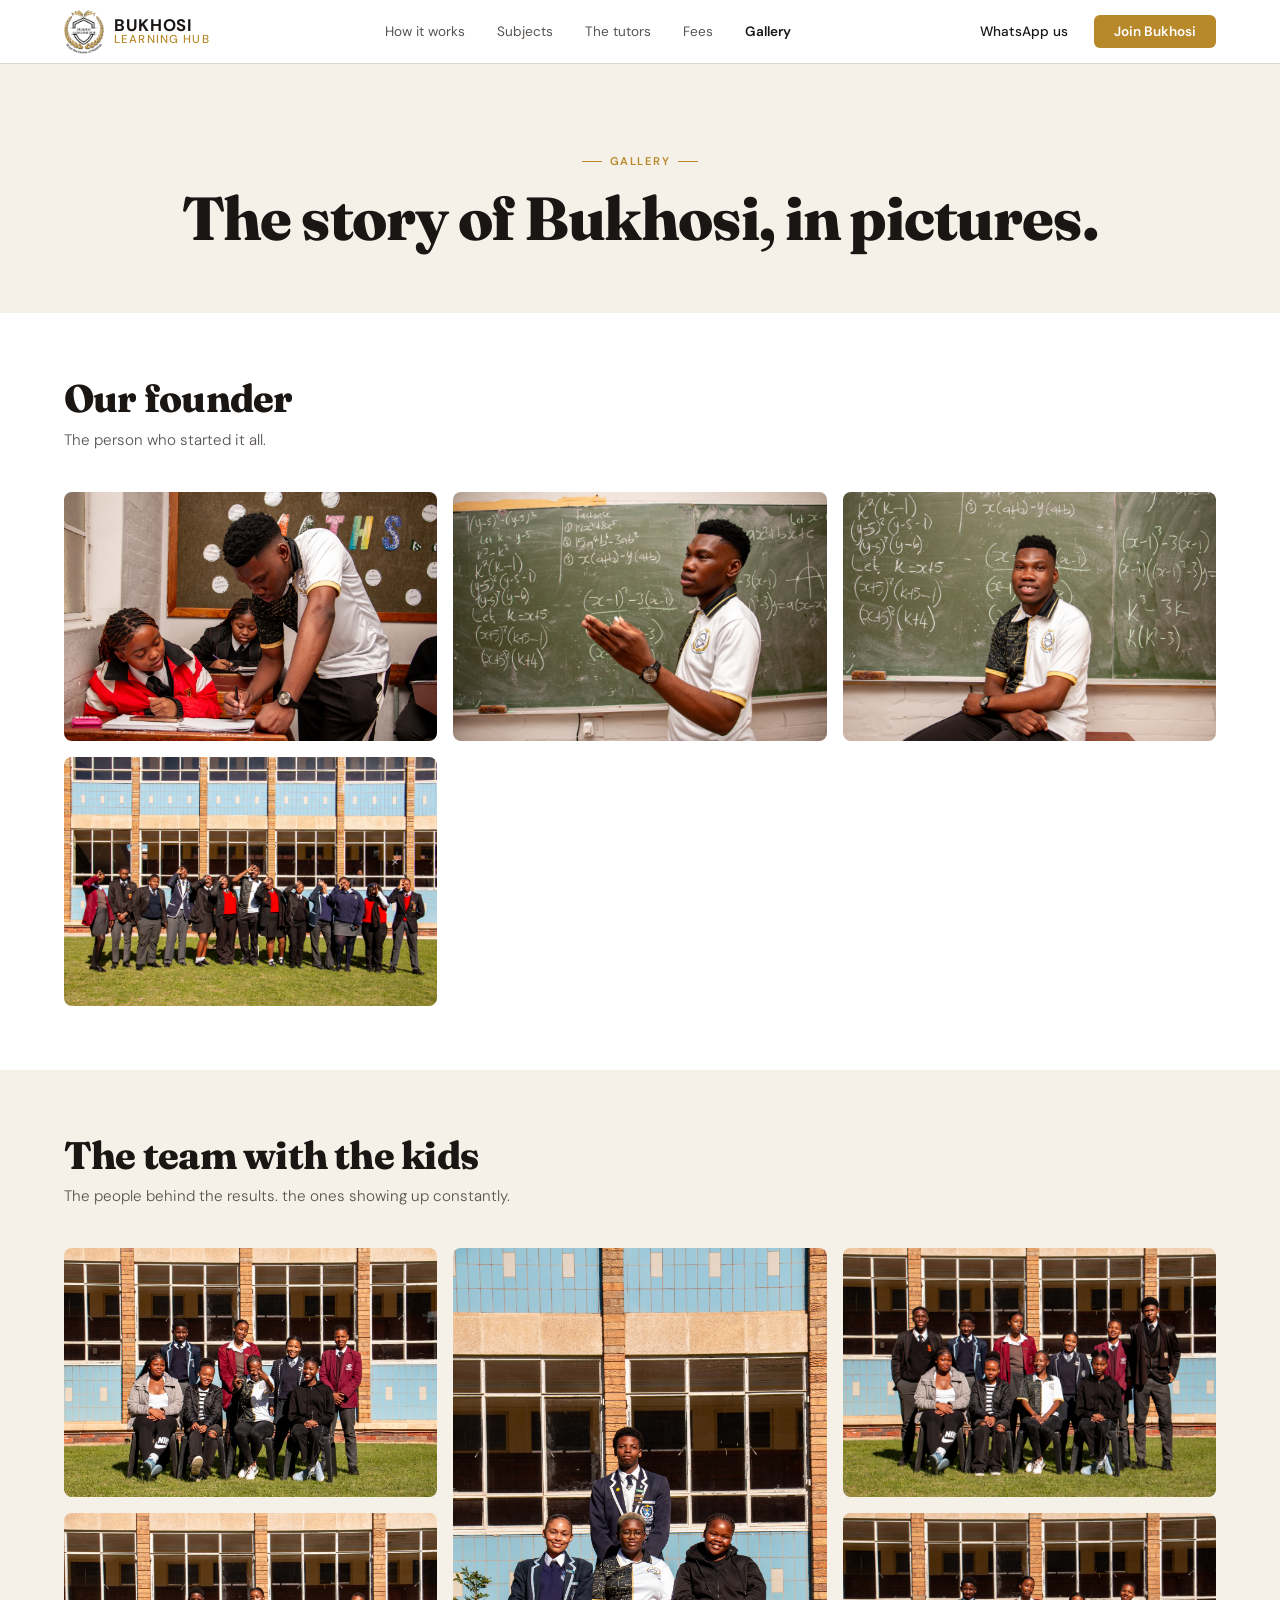
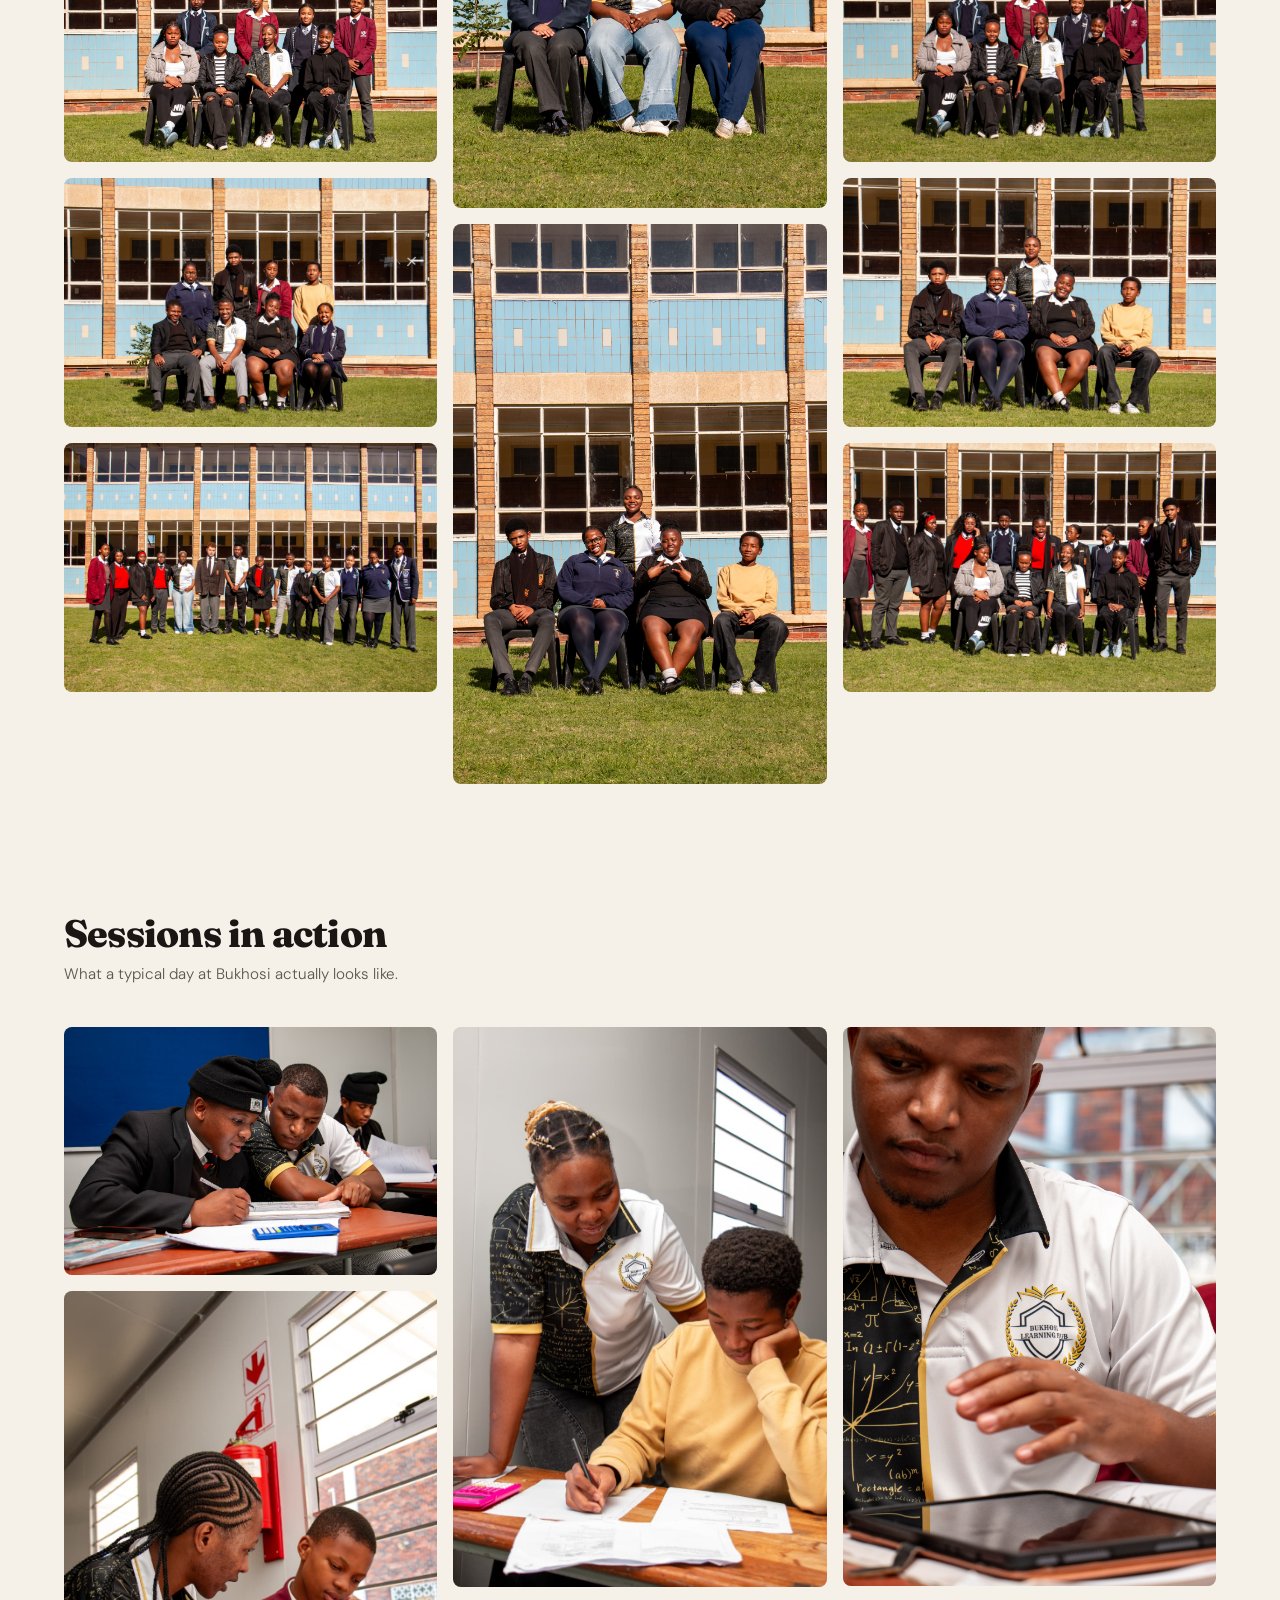
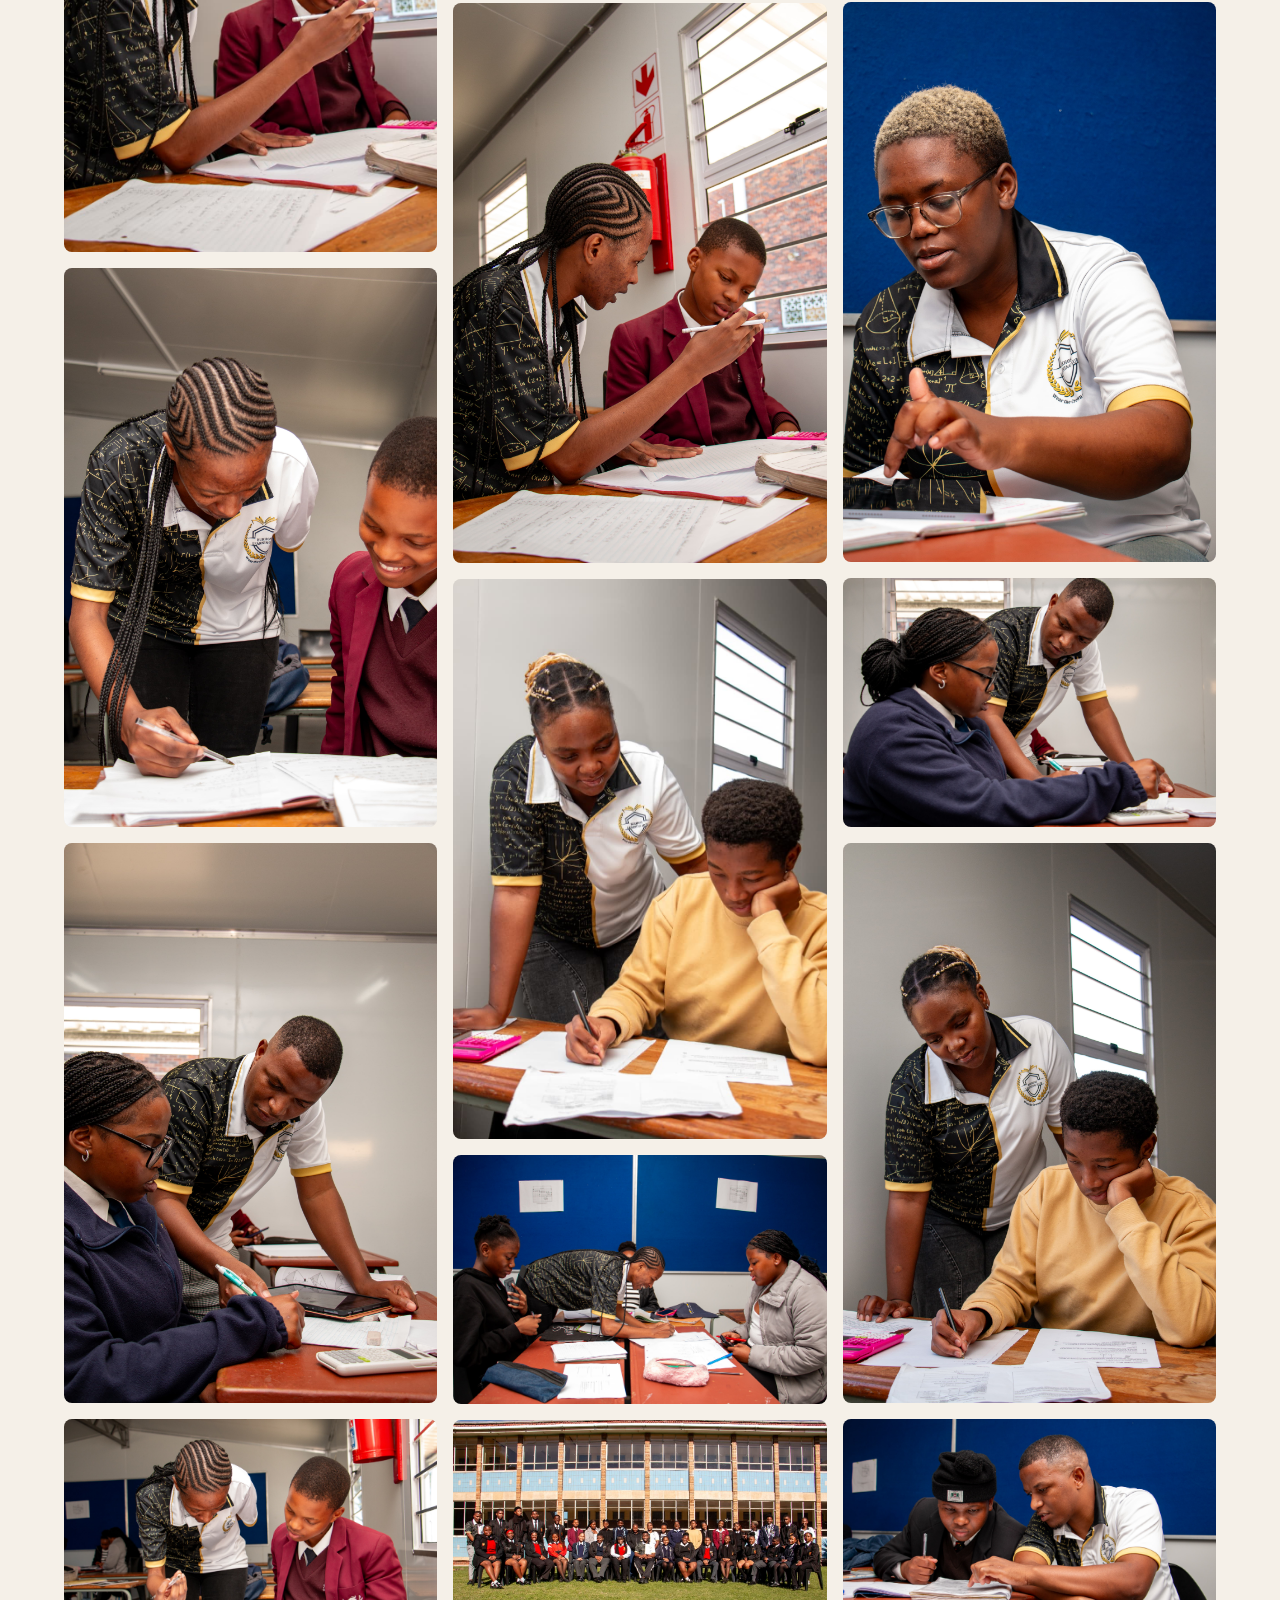
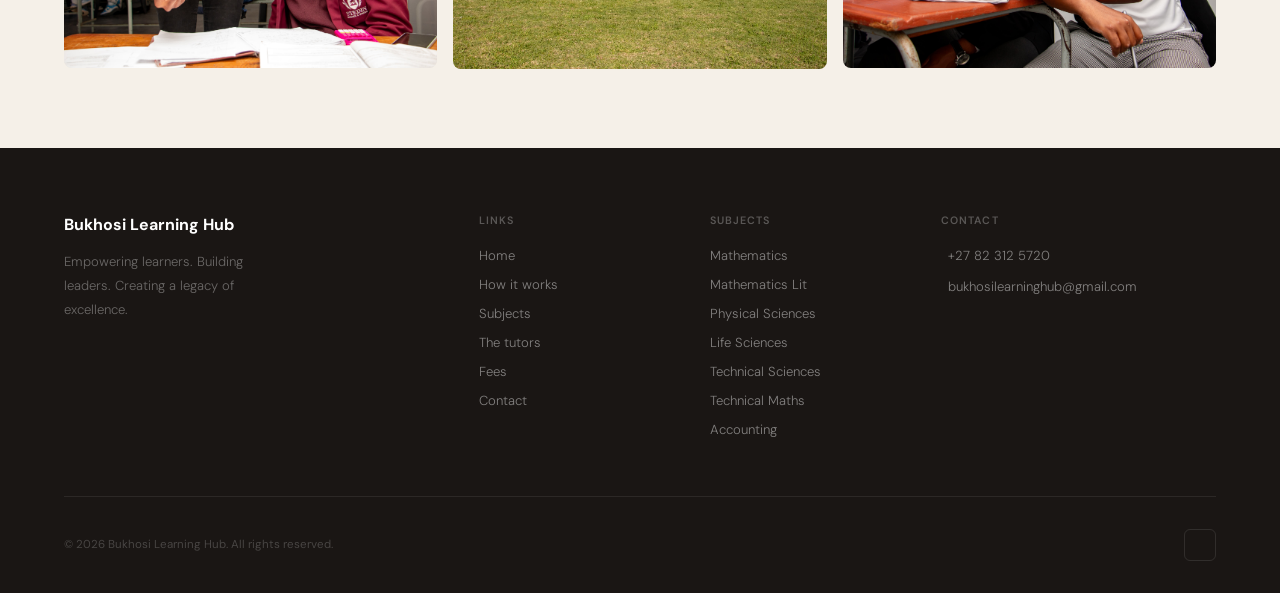
==== gallery.html @ 768a1f61 "Add files via upload" ====
<!DOCTYPE html>
<html lang="en">
<head>
  <meta charset="UTF-8">
  <meta name="viewport" content="width=device-width, initial-scale=1.0">
  <meta name="robots" content="noindex, nofollow">
  <meta name="googlebot" content="noindex, nofollow">
  <title>Gallery — Bukhosi Learning Hub</title>
</head>
<body>
<style>
@import url('https://fonts.googleapis.com/css2?family=Fraunces:ital,wght@0,700;0,800;1,700;1,800&family=DM+Sans:wght@300;400;500;600&display=swap');
@import url('https://cdn.jsdelivr.net/npm/@tabler/icons-webfont@latest/tabler-icons.min.css');

*,*::before,*::after{box-sizing:border-box;margin:0;padding:0}
:root{
  --cream:#F5F0E8;
  --cream-dark:#EDE8DF;
  --gold:#B8892A;
  --gold-mid:#C9A84C;
  --gold-pale:#FBF4E8;
  --ink:#1A1614;
  --muted:#5A5450;
  --faint:#9A9390;
  --border:#DDD8CE;
  --white:#FFFFFF;
}
html{scroll-behavior:smooth}
body{font-family:'DM Sans',sans-serif;background:var(--cream);color:var(--ink);line-height:1.6;font-size:16px;overflow-x:hidden}

/* NAV */
nav{background:var(--white);border-bottom:1px solid var(--border);padding:0 5%;display:flex;align-items:center;justify-content:space-between;height:64px;position:sticky;top:0;z-index:100}
.logo{display:flex;align-items:center;gap:10px;text-decoration:none}
.logo-img{height:44px;width:auto;display:block}
.logo-text{display:flex;flex-direction:column;line-height:1.1}
.logo-text-top{font-family:'DM Sans',sans-serif;font-size:1.05rem;font-weight:700;color:var(--ink);letter-spacing:0.04em;text-transform:uppercase}
.logo-text-bottom{font-family:'DM Sans',sans-serif;font-size:0.72rem;font-weight:500;color:var(--gold);letter-spacing:0.1em;text-transform:uppercase}
.nav-links{display:flex;gap:2rem}
.nav-links a{font-size:0.85rem;font-weight:400;color:var(--muted);text-decoration:none;transition:color 0.15s}
.nav-links a:hover{color:var(--ink)}
.nav-links a.active{color:var(--ink);font-weight:600}
.nav-right{display:flex;align-items:center;gap:0.75rem}
.nav-ghost{background:transparent;border:none;font-family:'DM Sans',sans-serif;font-size:0.85rem;font-weight:500;color:var(--ink);cursor:pointer;padding:0.45rem 0.9rem}
.nav-cta{background:var(--gold);color:var(--white);border:none;padding:0.5rem 1.25rem;border-radius:6px;font-family:'DM Sans',sans-serif;font-size:0.85rem;font-weight:600;cursor:pointer;transition:opacity 0.15s}
.nav-cta:hover{opacity:0.88}
.nav-hamburger{display:none;flex-direction:column;gap:5px;cursor:pointer;padding:6px;background:none;border:none}
.nav-hamburger span{display:block;width:22px;height:2px;background:var(--ink);border-radius:2px;transition:all 0.25s}
.nav-hamburger.open span:nth-child(1){transform:translateY(7px) rotate(45deg)}
.nav-hamburger.open span:nth-child(2){opacity:0}
.nav-hamburger.open span:nth-child(3){transform:translateY(-7px) rotate(-45deg)}
.nav-mobile-menu{display:none;position:fixed;top:64px;left:0;right:0;background:var(--white);border-bottom:1px solid var(--border);padding:1.5rem 5%;flex-direction:column;gap:0;z-index:99}
.nav-mobile-menu.open{display:flex}
.nav-mobile-menu a{font-size:1rem;color:var(--ink);text-decoration:none;font-weight:500;padding:0.85rem 0;border-bottom:1px solid var(--border)}
.nav-mobile-menu a:last-child{border-bottom:none}
.nav-mobile-cta{margin-top:1rem;background:var(--gold);color:var(--white);border:none;padding:0.85rem;border-radius:6px;font-family:'DM Sans',sans-serif;font-size:0.95rem;font-weight:600;cursor:pointer;width:100%;text-align:center}

/* PAGE HEADER */
.gallery-header{padding:5rem 5% 3rem;background:var(--cream);text-align:center}
.gallery-header .eyebrow{font-size:0.7rem;font-weight:600;color:var(--gold);letter-spacing:0.14em;text-transform:uppercase;display:inline-flex;align-items:center;gap:8px;margin-bottom:1rem}
.gallery-header .eyebrow::before,.gallery-header .eyebrow::after{content:'';width:20px;height:1px;background:var(--gold)}
.gallery-header h1{font-family:'Fraunces',serif;font-size:clamp(2.4rem,5vw,3.8rem);font-weight:800;color:var(--ink);letter-spacing:-0.02em;line-height:1.1;margin-bottom:0.75rem}
.gallery-header p{font-size:1.05rem;color:var(--muted);font-weight:300;line-height:1.85;max-width:560px;margin:0 auto}

/* CATEGORY SECTION */
.cat-section{padding:4rem 5%;background:var(--cream)}
.cat-section.alt{background:var(--white)}
.cat-head{margin-bottom:2.5rem;display:flex;align-items:end;justify-content:space-between;gap:2rem;flex-wrap:wrap}
.cat-head-text .label{font-size:0.68rem;font-weight:600;color:var(--gold);letter-spacing:0.13em;text-transform:uppercase;display:flex;align-items:center;gap:8px;margin-bottom:0.6rem}
.cat-head-text .label::before{content:'';width:18px;height:1px;background:var(--gold)}
.cat-head-text h2{font-family:'Fraunces',serif;font-size:clamp(1.8rem,3vw,2.5rem);font-weight:800;color:var(--ink);letter-spacing:-0.02em;line-height:1.1}
.cat-head-text p{font-size:0.95rem;color:var(--muted);font-weight:300;margin-top:0.5rem;max-width:480px}
.cat-count{font-size:0.78rem;color:var(--faint);font-weight:300;white-space:nowrap}

/* MASONRY GRID — simple column-based */
.gallery-grid{column-count:3;column-gap:1rem}
.gallery-item{break-inside:avoid;margin-bottom:1rem;border-radius:8px;overflow:hidden;cursor:pointer;position:relative;background:var(--cream-dark);transition:transform 0.25s}
.gallery-item:hover{transform:translateY(-2px)}
.gallery-item img{width:100%;height:auto;display:block;object-fit:cover}
.gallery-item .caption{position:absolute;left:0;right:0;bottom:0;padding:1rem 1.1rem 0.85rem;background:linear-gradient(to top,rgba(26,22,20,0.85) 0%,rgba(26,22,20,0) 100%);color:var(--white);font-size:0.82rem;font-weight:400;opacity:0;transition:opacity 0.2s}
.gallery-item:hover .caption{opacity:1}

/* VIDEO SECTION */
.video-section{padding:5rem 5%;background:var(--ink);text-align:center}
.video-section .eyebrow{font-size:0.7rem;font-weight:600;color:var(--gold-mid);letter-spacing:0.14em;text-transform:uppercase;display:inline-flex;align-items:center;gap:8px;margin-bottom:1rem}
.video-section .eyebrow::before,.video-section .eyebrow::after{content:'';width:20px;height:1px;background:var(--gold-mid)}
.video-section h2{font-family:'Fraunces',serif;font-size:clamp(2rem,4vw,3rem);font-weight:800;color:var(--white);letter-spacing:-0.02em;line-height:1.1;margin-bottom:0.75rem}
.video-section p.intro{font-size:1rem;color:rgba(255,255,255,0.65);font-weight:300;line-height:1.85;max-width:520px;margin:0 auto 3rem}
.video-wrap{max-width:960px;margin:0 auto;border-radius:12px;overflow:hidden;aspect-ratio:16/9;background:var(--cream-dark);position:relative;cursor:pointer}
.video-wrap video{width:100%;height:100%;object-fit:cover;display:block}
.video-wrap .play-overlay{position:absolute;inset:0;display:flex;align-items:center;justify-content:center;background:rgba(0,0,0,0.3);transition:background 0.2s}
.video-wrap:hover .play-overlay{background:rgba(0,0,0,0.15)}
.video-wrap .play-btn{width:80px;height:80px;border-radius:50%;background:rgba(255,255,255,0.95);display:flex;align-items:center;justify-content:center;color:var(--ink);transition:transform 0.2s}
.video-wrap:hover .play-btn{transform:scale(1.08)}
.video-wrap .play-btn i{font-size:32px;margin-left:4px}
.video-wrap.playing .play-overlay{display:none}

/* LIGHTBOX */
.lightbox{display:none;position:fixed;inset:0;background:rgba(0,0,0,0.92);z-index:1000;align-items:center;justify-content:center;padding:2rem}
.lightbox.open{display:flex}
.lightbox-img{max-width:92vw;max-height:80vh;object-fit:contain;border-radius:4px;display:block}
.lightbox-caption{position:absolute;bottom:1.5rem;left:50%;transform:translateX(-50%);color:rgba(255,255,255,0.85);font-size:0.9rem;font-weight:300;text-align:center;max-width:80vw}
.lightbox-close{position:absolute;top:1.25rem;right:1.5rem;width:42px;height:42px;border-radius:50%;background:rgba(255,255,255,0.1);border:none;color:var(--white);cursor:pointer;display:flex;align-items:center;justify-content:center;transition:background 0.15s}
.lightbox-close:hover{background:rgba(255,255,255,0.2)}
.lightbox-close i{font-size:22px}
.lightbox-nav{position:absolute;top:50%;transform:translateY(-50%);width:48px;height:48px;border-radius:50%;background:rgba(255,255,255,0.12);border:none;color:var(--white);cursor:pointer;display:flex;align-items:center;justify-content:center;transition:background 0.15s}
.lightbox-nav:hover{background:rgba(255,255,255,0.22)}
.lightbox-nav i{font-size:22px}
.lightbox-prev{left:1.5rem}
.lightbox-next{right:1.5rem}
.lightbox-counter{position:absolute;top:1.5rem;left:1.5rem;color:rgba(255,255,255,0.5);font-size:0.82rem;font-weight:400}

/* FOOTER */
footer{background:var(--ink);padding:4rem 5% 2rem}
.footer-top{display:grid;grid-template-columns:2fr 1fr 1fr 1.5fr;gap:3rem;padding-bottom:3rem;border-bottom:1px solid rgba(255,255,255,0.08);margin-bottom:2rem}
.fbrand-name{font-family:'DM Sans',sans-serif;font-size:1rem;font-weight:700;color:var(--white);margin-bottom:0.75rem;display:block}
.fbrand p{font-size:0.82rem;color:rgba(255,255,255,0.35);font-weight:300;line-height:1.85;max-width:220px}
.fcol h4{font-size:0.67rem;font-weight:600;color:rgba(255,255,255,0.28);letter-spacing:0.1em;text-transform:uppercase;margin-bottom:1rem}
.fcol a{display:block;font-size:0.82rem;color:rgba(255,255,255,0.45);text-decoration:none;margin-bottom:0.5rem;font-weight:300;transition:color 0.15s}
.fcol a:hover{color:var(--white)}
.fci{display:flex;align-items:flex-start;gap:7px;font-size:0.82rem;color:rgba(255,255,255,0.45);font-weight:300;margin-bottom:0.6rem}
.fci i{font-size:14px;color:var(--gold-mid);flex-shrink:0;margin-top:2px}
.footer-btm{display:flex;justify-content:space-between;align-items:center;flex-wrap:wrap;gap:1rem}
.footer-copy{font-size:0.72rem;color:rgba(255,255,255,0.2)}
.fsoc{display:flex;gap:0.6rem}
.fsoc a{width:32px;height:32px;border:1px solid rgba(255,255,255,0.1);border-radius:6px;display:flex;align-items:center;justify-content:center;color:rgba(255,255,255,0.3);text-decoration:none;transition:all 0.15s}
.fsoc a:hover{border-color:var(--gold-mid);color:var(--gold-mid)}
.fsoc a i{font-size:15px}

/* RESPONSIVE */
@media(max-width:900px){
  .gallery-grid{column-count:2}
  .footer-top{grid-template-columns:1fr 1fr;gap:2rem}
}
@media(max-width:600px){
  .nav-links{display:none}
  .nav-right{display:none}
  .nav-hamburger{display:flex}
  nav{padding:0 4%}
  .gallery-header{padding:3rem 4% 2rem}
  .cat-section{padding:3rem 4%}
  .gallery-grid{column-count:2;column-gap:0.6rem}
  .gallery-item{margin-bottom:0.6rem}
  .gallery-item .caption{opacity:1;font-size:0.75rem;padding:0.85rem 0.85rem 0.7rem}
  .video-section{padding:3.5rem 4%}
  .video-wrap .play-btn{width:60px;height:60px}
  .video-wrap .play-btn i{font-size:24px}
  .lightbox{padding:1rem}
  .lightbox-nav{width:40px;height:40px}
  .lightbox-prev{left:0.5rem}
  .lightbox-next{right:0.5rem}
  .footer-top{grid-template-columns:1fr;gap:2rem;padding-bottom:2rem}
  .footer-btm{flex-direction:column;align-items:flex-start;gap:0.75rem}
}
</style>

<!-- NAV -->
<nav>
  <a href="index.html" class="logo">
    <img src="images/icons/icon.png" alt="Bukhosi Learning Hub logo" class="logo-img">
    <div class="logo-text">
      <span class="logo-text-top">Bukhosi</span>
      <span class="logo-text-bottom">Learning Hub</span>
    </div>
  </a>
  <div class="nav-links">
    <a href="index.html#steps-sec-id">How it works</a>
    <a href="index.html#subjects-sec-id">Subjects</a>
    <a href="index.html#tutors-sec-id">The tutors</a>
    <a href="index.html#pricing-sec-id">Fees</a>
  <a href="https://bukhosilearninghub.co.za/gallery" class="active">Gallery</a>
    
  </div>
  <div class="nav-right">
    <a href="https://wa.me/+27649883150" target="_blank" style="text-decoration:none">
      <button class="nav-ghost">WhatsApp us</button>
    </a>
    <a href="index.html#subjects-sec-id" style="text-decoration:none">
      <button class="nav-cta">Join Bukhosi</button>
    </a>
  </div>
  <button class="nav-hamburger" id="navHamburger" aria-label="Toggle menu" onclick="toggleMobileNav()">
    <span></span><span></span><span></span>
  </button>
</nav>

<div class="nav-mobile-menu" id="navMobileMenu">
  <a href="index.html#steps-sec-id">How it works</a>
  <a href="index.html#subjects-sec-id">Subjects</a>
  <a href="index.html#tutors-sec-id">The tutors</a>
  <a href="index.html#pricing-sec-id">Fees</a>
  <a href="https://bukhosilearninghub.co.za/gallery">Gallery</a>
  
  <a href="index.html#subjects-sec-id" style="text-decoration:none">
    <button class="nav-mobile-cta">Join Bukhosi</button>
  </a>
</div>

<!-- HEADER -->
<section class="gallery-header">
  <span class="eyebrow">Gallery</span>
  <h1>The story of Bukhosi, in pictures.</h1>
  <!--<p>Real tutors. Real learners. Real moments from inside the hub. Tap any photo to view.</p>-->
</section>


<!-- OUR FOUNDER -->
<section class="cat-section alt" id="cat-founder">
  <div class="cat-head">
    <div class="cat-head-text">
      <!--<div class="label">Category two</div>-->
      <h2>Our founder</h2>
      <p>The person who started it all.</p>
    </div>
    <!--<span class="cat-count">4 photos</span>-->
  </div>
  <div class="gallery-grid">
    <div class="gallery-item" onclick="openLightbox(this)"><img src="images/bukhosi gallery/01.jpg" data-caption="Zenzo Nkosi - founder" alt="founder portrait"><div class="caption">Zenzo Nkosi - founder</div></div>
    
    <div class="gallery-item" onclick="openLightbox(this)"><img src="images/bukhosi gallery/54.jpg" data-caption="With the kids" alt="founder with team"><div class="caption">With the kids</div></div>
    <div class="gallery-item" onclick="openLightbox(this)"><img src="images/bukhosi gallery/36.jpg" data-caption="Building Bukhosi" alt="founder working"><div class="caption">Building Bukhosi</div></div>
    <div class="gallery-item" onclick="openLightbox(this)"><img src="images/bukhosi gallery/51.jpg" data-caption="In the classroom" alt="founder candid"><div class="caption">In the classroom</div></div>
  </div>
</section>



<!-- OUR TUTORS -->
<section class="cat-section" id="cat-tutors">
  <div class="cat-head">
    <div class="cat-head-text">
      <!--<div class="label">Category one</div>-->
      <h2>The team with the kids</h2>
      <p>The people behind the results. the ones showing up constantly.</p>
    </div>
    <!--<span class="cat-count">10 photos</span>-->
  </div>
  <div class="gallery-grid">
    <div class="gallery-item" onclick="openLightbox(this)"><img src="images/bukhosi gallery/07.jpg" data-caption="Ms N. Ntotho - Mathematics GET and Accounting" alt="tutor portrait"><div class="caption">Ms N. Ntotho - Mathematics GET and Accounting</div></div>
    <div class="gallery-item" onclick="openLightbox(this)"><img src="images/bukhosi gallery/17.jpg" data-caption="Ms N. Ntotho - Mathematics GET and Accounting" alt="tutor portrait"><div class="caption">Ms N. Ntotho - Mathematics GET and Accounting</div></div>
    <div class="gallery-item" onclick="openLightbox(this)"><img src="images/bukhosi gallery/28.jpg" data-caption="Mr S Lusiki - Mathematics FET" alt="tutor portrait"><div class="caption">Mr S Lusiki - Mathematics FET</div></div>
    <div class="gallery-item" onclick="openLightbox(this)"><img src="images/bukhosi gallery/32.jpg" data-caption="Ms I. Fonoza - Life Sciences" alt="tutor portrait"><div class="caption">Ms I. Fonoza - Life Sciences</div></div>
    <div class="gallery-item" onclick="openLightbox(this)"><img src="images/bukhosi gallery/43.jpg" data-caption="Ms I. Fonoza - Life Sciences" alt="tutor portrait"><div class="caption">Ms I. Fonoza - Life Sciences</div></div>
    <div class="gallery-item" onclick="openLightbox(this)"><img src="images/bukhosi gallery/44.jpg" data-caption="The team — first day" alt="team photo"><div class="caption">Ms S. Lukongolo - Physical Sciences</div></div>
    <div class="gallery-item" onclick="openLightbox(this)"><img src="images/bukhosi gallery/48.jpg" data-caption="Tutor briefing" alt="tutor briefing"><div class="caption">Ms N. Ntotho - Mathematics GET and Accounting</div></div>
    <div class="gallery-item" onclick="openLightbox(this)"><img src="images/bukhosi gallery/55.jpg" data-caption="Behind the scenes" alt="behind the scenes"><div class="caption">Ms N. Ntotho - Mathematics GET and Accounting</div></div>
    <div class="gallery-item" onclick="openLightbox(this)"><img src="images/bukhosi gallery/57.jpg" data-caption="Tutor candid" alt="candid"><div class="caption">Ms S. Lukongolo - Physical Sciences</div></div>
    <div class="gallery-item" onclick="openLightbox(this)"><img src="images/bukhosi gallery/33.jpg" data-caption="Ms N. Ntotho - Mathematics GET and Accounting" alt="tutor portrait"><div class="caption">Ms N. Ntotho - Mathematics GET and Accounting</div></div>
  </div>
</section>


<!-- SESSIONS IN ACTION -->
<section class="cat-section" id="cat-sessions">
  <div class="cat-head">
    <div class="cat-head-text">
      <!--<div class="label">Category three</div>-->
      <h2>Sessions in action</h2>
      <p>What a typical day at Bukhosi actually looks like.</p>
    </div>
    <!--<span class="cat-count">10 photos</span>-->
  </div>
  <div class="gallery-grid">
    <div class="gallery-item" onclick="openLightbox(this)"><img src="images/bukhosi gallery/02.jpg" data-caption="Mathematics session" alt="session"><div class="caption">Mathematics session with Mr. Lusiki</div></div>
    <div class="gallery-item" onclick="openLightbox(this)"><img src="images/bukhosi gallery/04.jpg" data-caption="Group problem-solving" alt="group work"><div class="caption">Mathematics session</div></div>
    <div class="gallery-item" onclick="openLightbox(this)"><img src="images/bukhosi gallery/10.jpg" data-caption="One-on-one help" alt="one on one"><div class="caption">Mathematics session</div></div>
    <div class="gallery-item" onclick="openLightbox(this)"><img src="images/bukhosi gallery/11.jpg" data-caption="Physical Sciences in action" alt="science session"><div class="caption">Mathematics session with Mr. Lusiki</div></div>
    <div class="gallery-item" onclick="openLightbox(this)"><img src="images/bukhosi gallery/12.jpg" data-caption="Exam prep" alt="exam prep"><div class="caption">Mathematics session</div></div>

    <div class="gallery-item" onclick="openLightbox(this)"><img src="images/bukhosi gallery/14.jpg" data-caption="On the board" alt="working on board"><div class="caption">Physical Sciences with Ms. Lukongolo</div></div>
    <div class="gallery-item" onclick="openLightbox(this)"><img src="images/bukhosi gallery/15.jpg" data-caption="Past papers session" alt="past papers"><div class="caption">Mathematics session</div></div>
    <div class="gallery-item" onclick="openLightbox(this)"><img src="images/bukhosi gallery/14.jpg" data-caption="Learners at work" alt="learners studying"><div class="caption">Physical Sciences with Ms. Lukongolo</div></div>
    <div class="gallery-item" onclick="openLightbox(this)"><img src="images/bukhosi gallery/29.jpg" data-caption="Discussion in progress" alt="discussion"><div class="caption">Accounting session with Mr. Ntotho</div></div>
    <div class="gallery-item" onclick="openLightbox(this)"><img src="images/bukhosi gallery/13.jpg" data-caption="Past papers session" alt="past papers"><div class="caption">The impact of Bukhosi</div></div>

    <div class="gallery-item" onclick="openLightbox(this)"><img src="images/bukhosi gallery/30.jpg" data-caption="Concentration" alt="concentration"><div class="caption">Mathematics session with Mr. Lusiki</div></div> 
    <div class="gallery-item" onclick="openLightbox(this)"><img src="images/bukhosi gallery/34.jpg" data-caption="Past papers session" alt="past papers"><div class="caption">Life Sciences session with Ms. Fonoza</div></div>
    <div class="gallery-item" onclick="openLightbox(this)"><img src="images/bukhosi gallery/37.jpg" data-caption="Learners at work" alt="learners studying"><div class="caption">Mathematics session with Mr. Lusiki</div></div>
    <div class="gallery-item" onclick="openLightbox(this)"><img src="images/bukhosi gallery/38.jpg" data-caption="Discussion in progress" alt="discussion"><div class="caption">Physical Sciences with Ms. Lukongolo</div></div>
    <div class="gallery-item" onclick="openLightbox(this)"><img src="images/bukhosi gallery/59.jpg" data-caption="Past papers session" alt="past papers"><div class="caption">Mathematics session with Mr. Lusiki</div></div>
    
  </div>
</section>


<!-- EVENTS / CAMPS -->
 <!--
<section class="cat-section alt" id="cat-events">
  <div class="cat-head">
    <div class="cat-head-text">
      <div class="label">Category four</div>
      <h2>Events &amp; camps</h2>
      <p>The big moments — academic camps, milestones, celebrations.</p>
    </div>
    <span class="cat-count">8 photos</span>
  </div>
  <div class="gallery-grid">
    <div class="gallery-item" onclick="openLightbox(this)"><img src="" data-caption="Academic Camp — 2024" alt="camp"><div class="caption">Academic Camp — 2024</div></div>
    <div class="gallery-item" onclick="openLightbox(this)"><img src="" data-caption="Camp briefing" alt="briefing"><div class="caption">Camp briefing</div></div>
    <div class="gallery-item" onclick="openLightbox(this)"><img src="" data-caption="Group work at camp" alt="camp group"><div class="caption">Group work at camp</div></div>
    <div class="gallery-item" onclick="openLightbox(this)"><img src="" data-caption="Camp dinner" alt="dinner"><div class="caption">Camp dinner</div></div>
    <div class="gallery-item" onclick="openLightbox(this)"><img src="" data-caption="Celebrating results" alt="celebration"><div class="caption">Celebrating results</div></div>
    <div class="gallery-item" onclick="openLightbox(this)"><img src="" data-caption="Year-end gathering" alt="gathering"><div class="caption">Year-end gathering</div></div>
    <div class="gallery-item" onclick="openLightbox(this)"><img src="" data-caption="Awards moment" alt="awards"><div class="caption">Awards moment</div></div>
    <div class="gallery-item" onclick="openLightbox(this)"><img src="" data-caption="Community day" alt="community"><div class="caption">Community day</div></div>
  </div>
</section>
-->

<!-- VIDEO SEction -->
 <!--
<section class="video-section">
  <span class="eyebrow">Category five</span>
  <h2>Around the hub</h2>
  <p class="intro">A short look at what happens day to day — the place, the people, the work.</p>
  <div class="video-wrap" id="videoWrap" onclick="playVideo()">
    <video id="aroundVideo" poster="" preload="metadata" playsinline>
      <source src="around-the-hub.mp4" type="video/mp4">
    </video>
    <div class="play-overlay" id="playOverlay">
      <div class="play-btn">
        <i class="ti ti-player-play-filled"></i>
      </div>
    </div>
  </div>
</section>
-->
<!-- LIGHTBOX -->
<div class="lightbox" id="lightbox" onclick="closeLightboxOnBg(event)">
  <span class="lightbox-counter" id="lbCounter"></span>
  <button class="lightbox-close" onclick="closeLightbox()" aria-label="Close"><i class="ti ti-x"></i></button>
  <button class="lightbox-nav lightbox-prev" onclick="navLightbox(-1)" aria-label="Previous"><i class="ti ti-arrow-left"></i></button>
  <img class="lightbox-img" id="lbImg" src="" alt="">
  <button class="lightbox-nav lightbox-next" onclick="navLightbox(1)" aria-label="Next"><i class="ti ti-arrow-right"></i></button>
  <span class="lightbox-caption" id="lbCaption"></span>
</div>

<!-- FOOTER -->
<footer>
  <div class="footer-top">
    <div class="fbrand">
      <span class="fbrand-name">Bukhosi Learning Hub</span>
      <p>Empowering learners. Building leaders. Creating a legacy of excellence.</p>
    </div>
    <div class="fcol">
      <h4>Links</h4>
      <a href="https://bukhosilearninghub.co.za">Home</a>
      <a href="https://bukhosilearninghub.co.za#steps-sec-id">How it works</a>
      <a href="#subjects-sec-id">Subjects</a>
      <a href="https://bukhosilearninghub.co.za#tutors-sec-id">The tutors</a>
      <!--<a href="#">Camp</a>-->
      <a href="https://bukhosilearninghub.co.za#pricing-sec-id">Fees</a>
      <a href="https://wa.me/+27649883150">Contact</a>
    </div>
    <div class="fcol">
      <h4>Subjects</h4>
      <a href="https://bukhosilearninghub.co.za#subjects-sec-id">Mathematics</a>
      <a href="https://bukhosilearninghub.co.za#subjects-sec-id">Mathematics Lit</a>
      <a href="https://bukhosilearninghub.co.za#subjects-sec-id">Physical Sciences</a>
      <a href="https://bukhosilearninghub.co.za#subjects-sec-id">Life Sciences</a>
      <a href="https://bukhosilearninghub.co.za#subjects-sec-id">Technical Sciences</a>
      <a href="https://bukhosilearninghub.co.za#subjects-sec-id">Technical Maths</a>
      <a href="https://bukhosilearninghub.co.za#subjects-sec-id">Accounting</a>
    </div>
    <div class="fcol">
      <h4>Contact</h4>
      <div class="fci"><i class="ti ti-phone" aria-hidden="true"></i>+27 82 312 5720</div>
      <div class="fci"><i class="ti ti-mail" aria-hidden="true"></i>bukhosilearninghub@gmail.com</div>
      <!--<div class="fci"><i class="ti ti-map-pin" aria-hidden="true"></i>Port Elizabeth, South Africa</div>-->
    </div>
  </div>
  <div class="footer-btm">
    <span class="footer-copy">© 2026 Bukhosi Learning Hub. All rights reserved.</span>
    <div class="fsoc">
      <!--<a href="#" aria-label="Facebook"><i class="ti ti-brand-facebook" aria-hidden="true"></i></a>
      <a href="#" aria-label="Instagram"><i class="ti ti-brand-instagram" aria-hidden="true"></i></a>-->
      <a href="https://wa.me/+27649883150" aria-label="WhatsApp"><i class="ti ti-brand-whatsapp" aria-hidden="true"></i></a>
    </div>
  </div>
</footer>

<script>
// MOBILE NAV
function toggleMobileNav(){
  document.getElementById('navMobileMenu').classList.toggle('open');
  document.getElementById('navHamburger').classList.toggle('open');
}

// LIGHTBOX
let allItems = [];
let currentIdx = 0;

document.addEventListener('DOMContentLoaded', () => {
  allItems = Array.from(document.querySelectorAll('.gallery-item'));
});

function openLightbox(el){
  currentIdx = allItems.indexOf(el);
  showCurrent();
  document.getElementById('lightbox').classList.add('open');
  document.body.style.overflow = 'hidden';
}

function closeLightbox(){
  document.getElementById('lightbox').classList.remove('open');
  document.body.style.overflow = '';
}

function closeLightboxOnBg(e){
  if(e.target.id === 'lightbox') closeLightbox();
}

function navLightbox(dir){
  currentIdx = (currentIdx + dir + allItems.length) % allItems.length;
  showCurrent();
}

function showCurrent(){
  const item = allItems[currentIdx];
  const img = item.querySelector('img');
  document.getElementById('lbImg').src = img.src;
  document.getElementById('lbImg').alt = img.alt;
  document.getElementById('lbCaption').textContent = img.dataset.caption || '';
  document.getElementById('lbCounter').textContent = (currentIdx+1) + ' / ' + allItems.length;
}

// keyboard nav
document.addEventListener('keydown', (e) => {
  if(!document.getElementById('lightbox').classList.contains('open')) return;
  if(e.key === 'Escape') closeLightbox();
  if(e.key === 'ArrowLeft') navLightbox(-1);
  if(e.key === 'ArrowRight') navLightbox(1);
});

// VIDEO
function playVideo(){
  const v = document.getElementById('aroundVideo');
  const wrap = document.getElementById('videoWrap');
  if(v.paused){
    v.play();
    v.controls = true;
    wrap.classList.add('playing');
  }
}
</script>

</body>
</html>
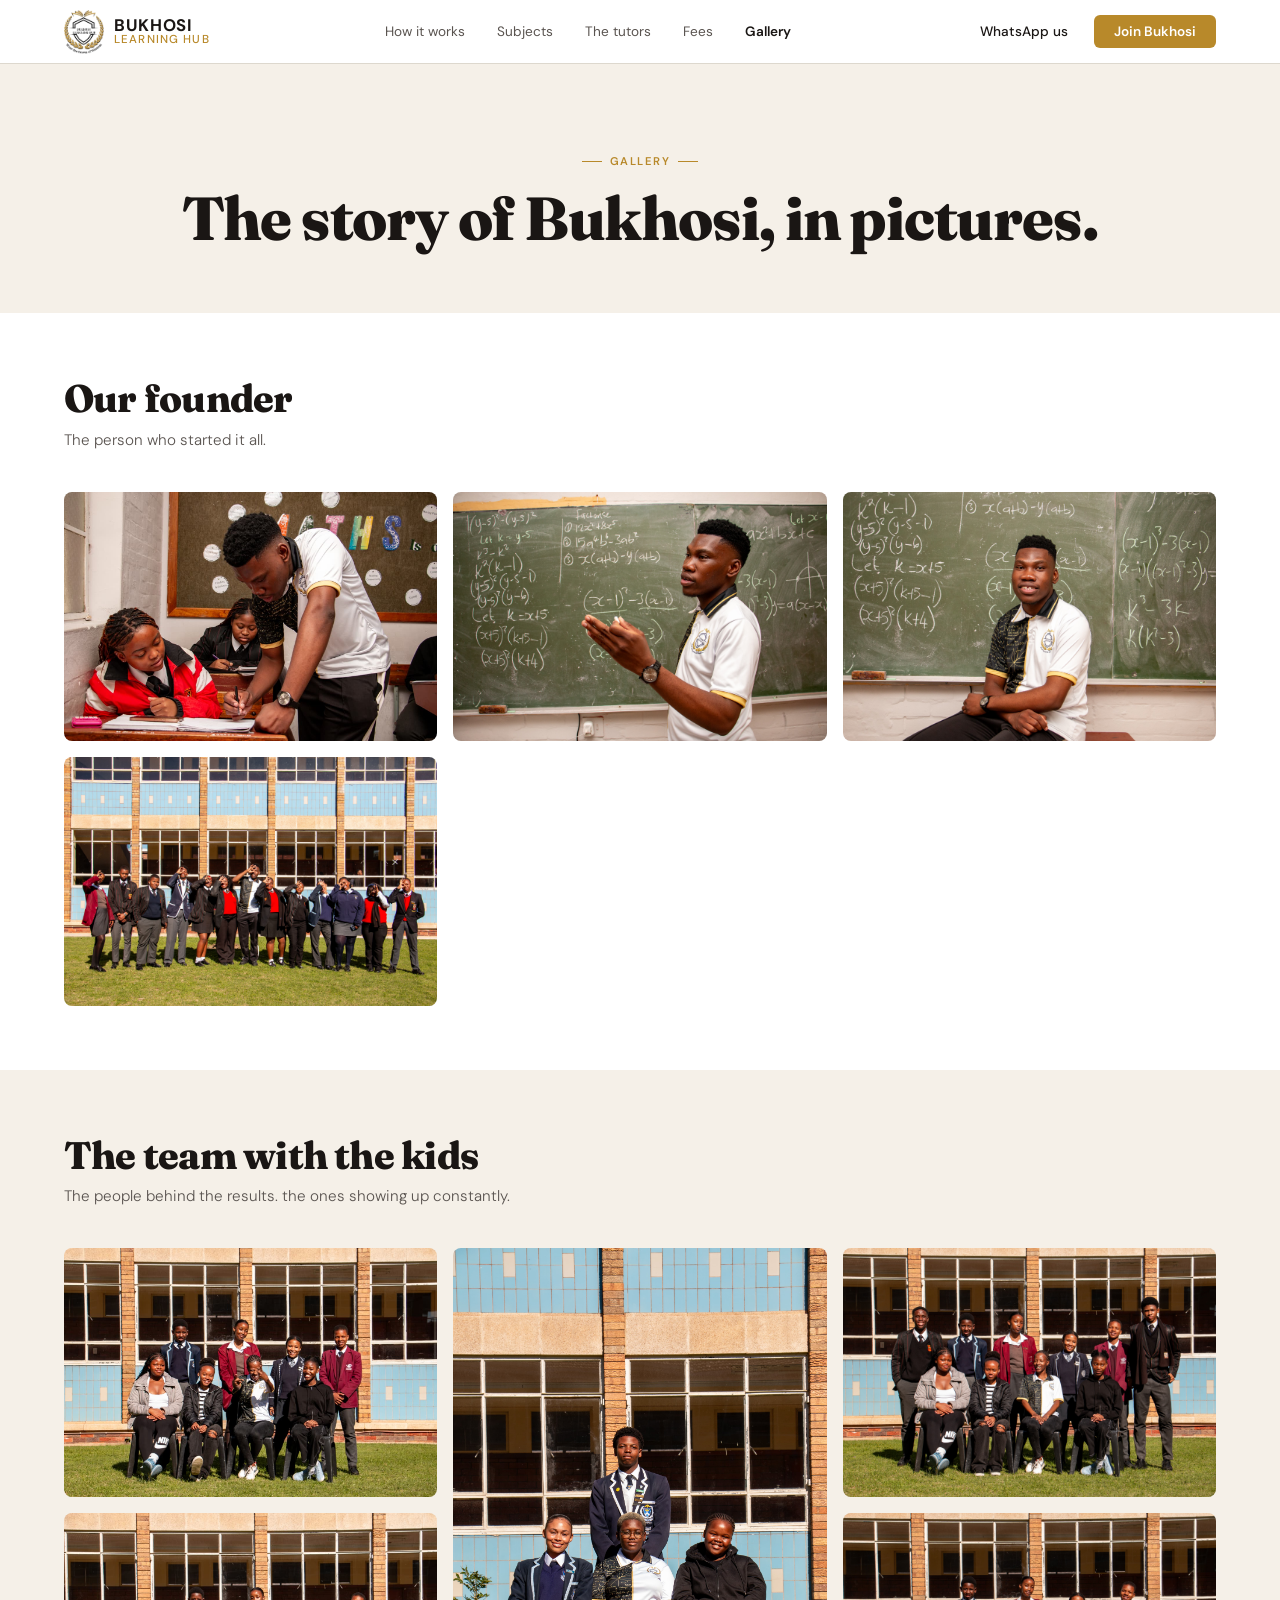
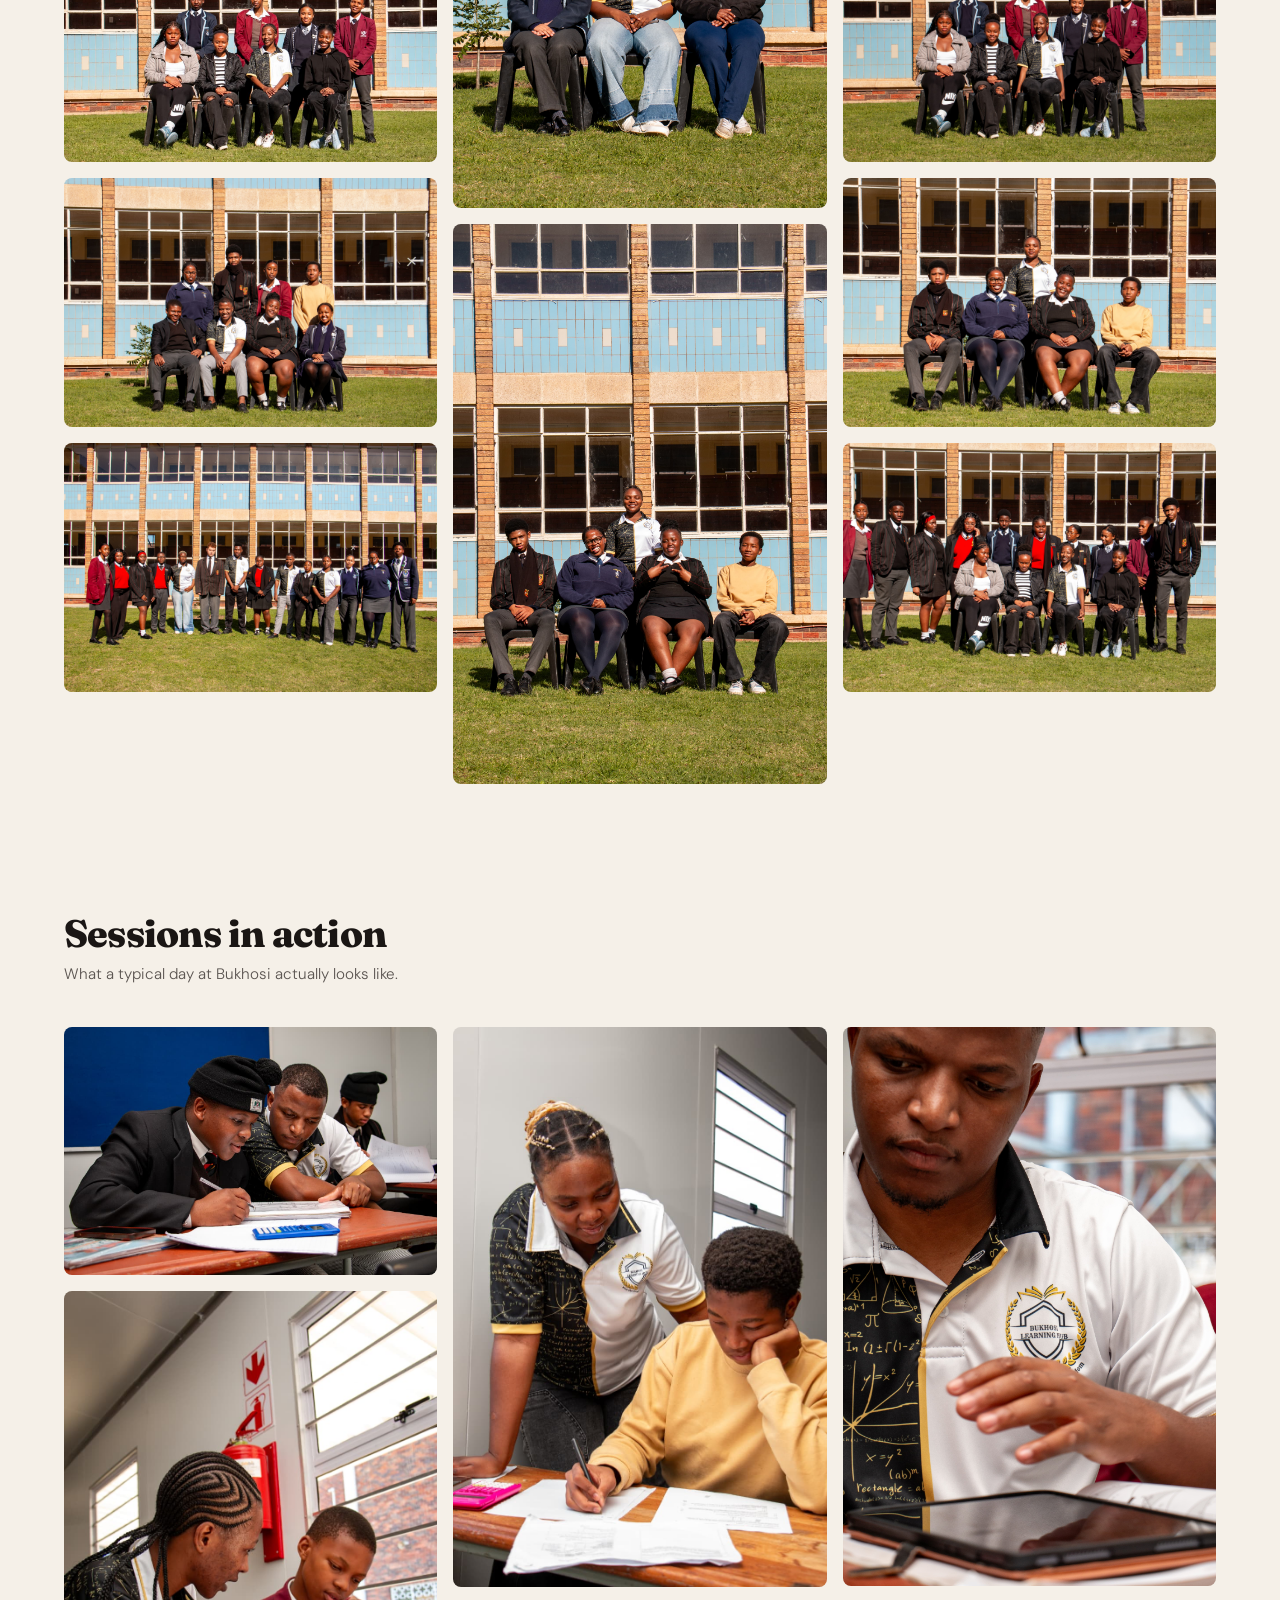
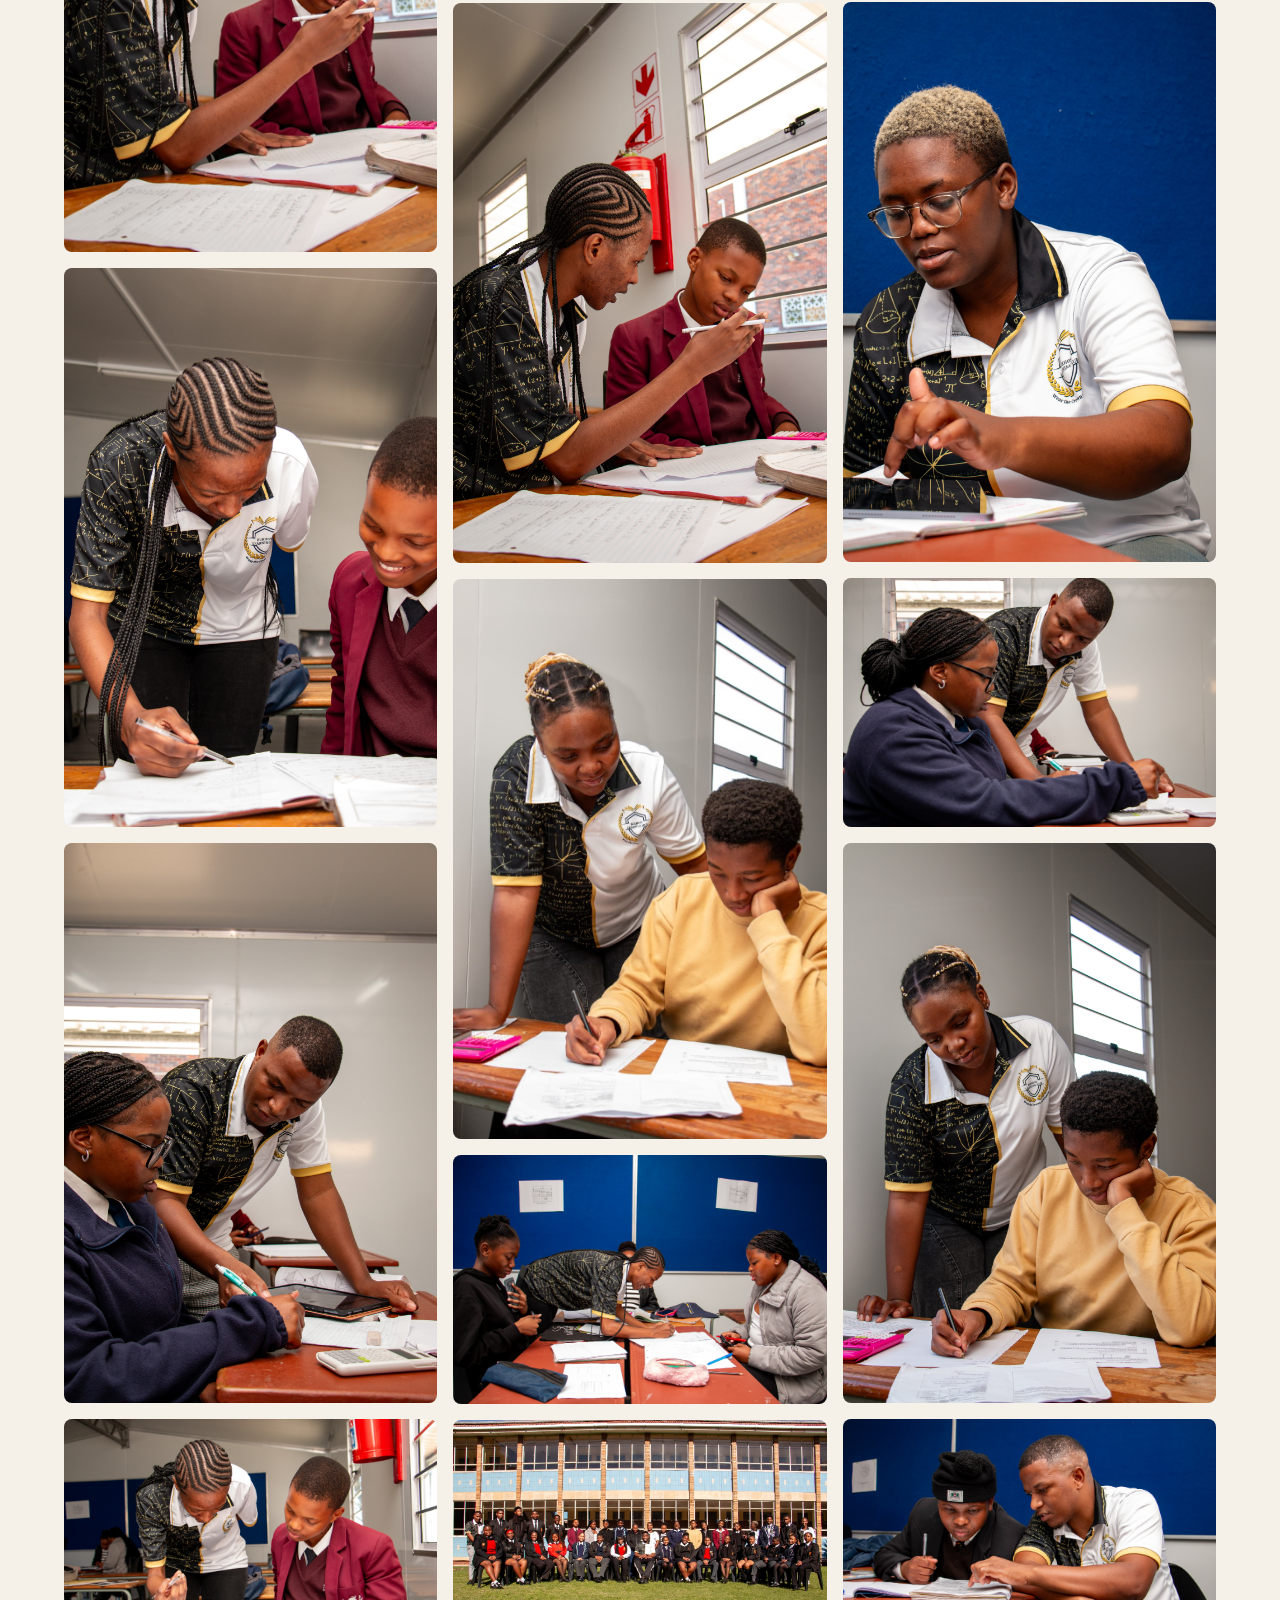
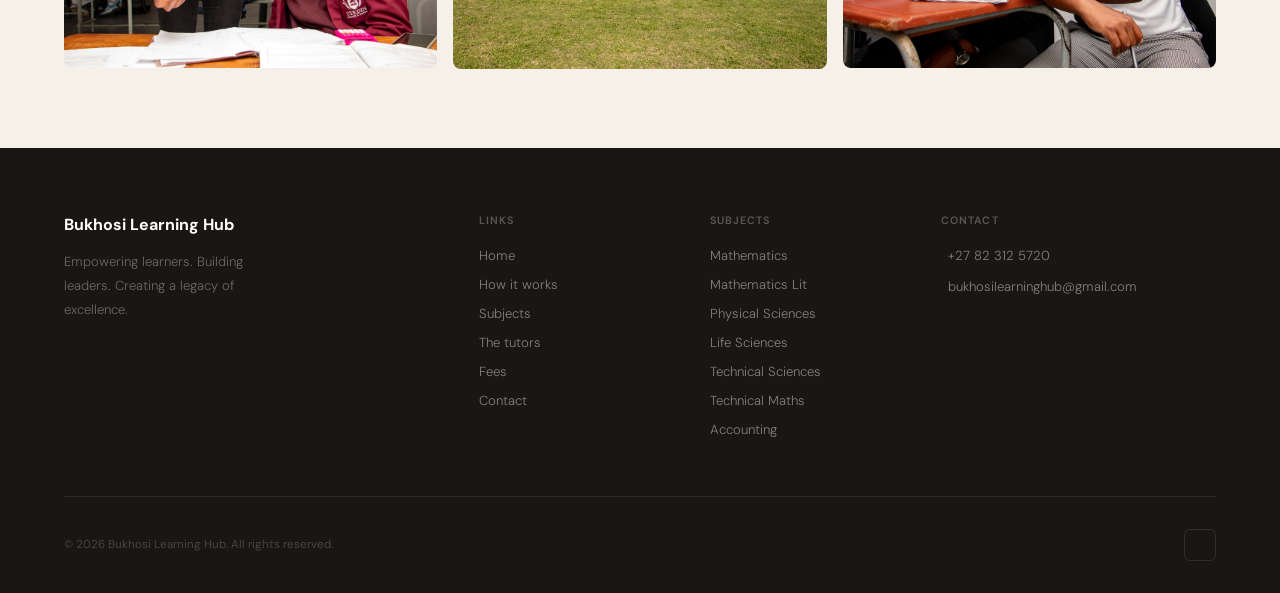
==== commit 83df5a2a: "Add files via upload" ====
--- a/gallery.html
+++ b/gallery.html
@@ -1,6 +1,15 @@
 <!DOCTYPE html>
 <html lang="en">
 <head>
+  <link rel="icon" type="image/x-icon" href="images/icons/icon.png">
+
+  <meta property="og:title" content="Gallery" />
+  <meta property="og:description" content="The story of Bukhosi, in pictures" />
+  <meta property="og:url" content="https://bukhosilearninghub.co.za" />
+  <meta property="og:image" content="https://bukhosilearninghub.co.za" />
+  <meta property="og:type" content="website" />
+
+
   <meta charset="UTF-8">
   <meta name="viewport" content="width=device-width, initial-scale=1.0">
   <meta name="robots" content="noindex, nofollow">
@@ -155,7 +164,7 @@
 
 <!-- NAV -->
 <nav>
-  <a href="index.html" class="logo">
+  <a href="index" class="logo">
     <img src="images/icons/icon.png" alt="Bukhosi Learning Hub logo" class="logo-img">
     <div class="logo-text">
       <span class="logo-text-top">Bukhosi</span>
@@ -163,10 +172,10 @@
     </div>
   </a>
   <div class="nav-links">
-    <a href="index.html#steps-sec-id">How it works</a>
-    <a href="index.html#subjects-sec-id">Subjects</a>
-    <a href="index.html#tutors-sec-id">The tutors</a>
-    <a href="index.html#pricing-sec-id">Fees</a>
+    <a href="https://bukhosilearninghub.co.za#steps-sec-id">How it works</a>
+    <a href="https://bukhosilearninghub.co.za#subjects-sec-id">Subjects</a>
+    <a href="https://bukhosilearninghub.co.za#tutors-sec-id">The tutors</a>
+    <a href="https://bukhosilearninghub.co.za#pricing-sec-id">Fees</a>
   <a href="https://bukhosilearninghub.co.za/gallery" class="active">Gallery</a>
     
   </div>
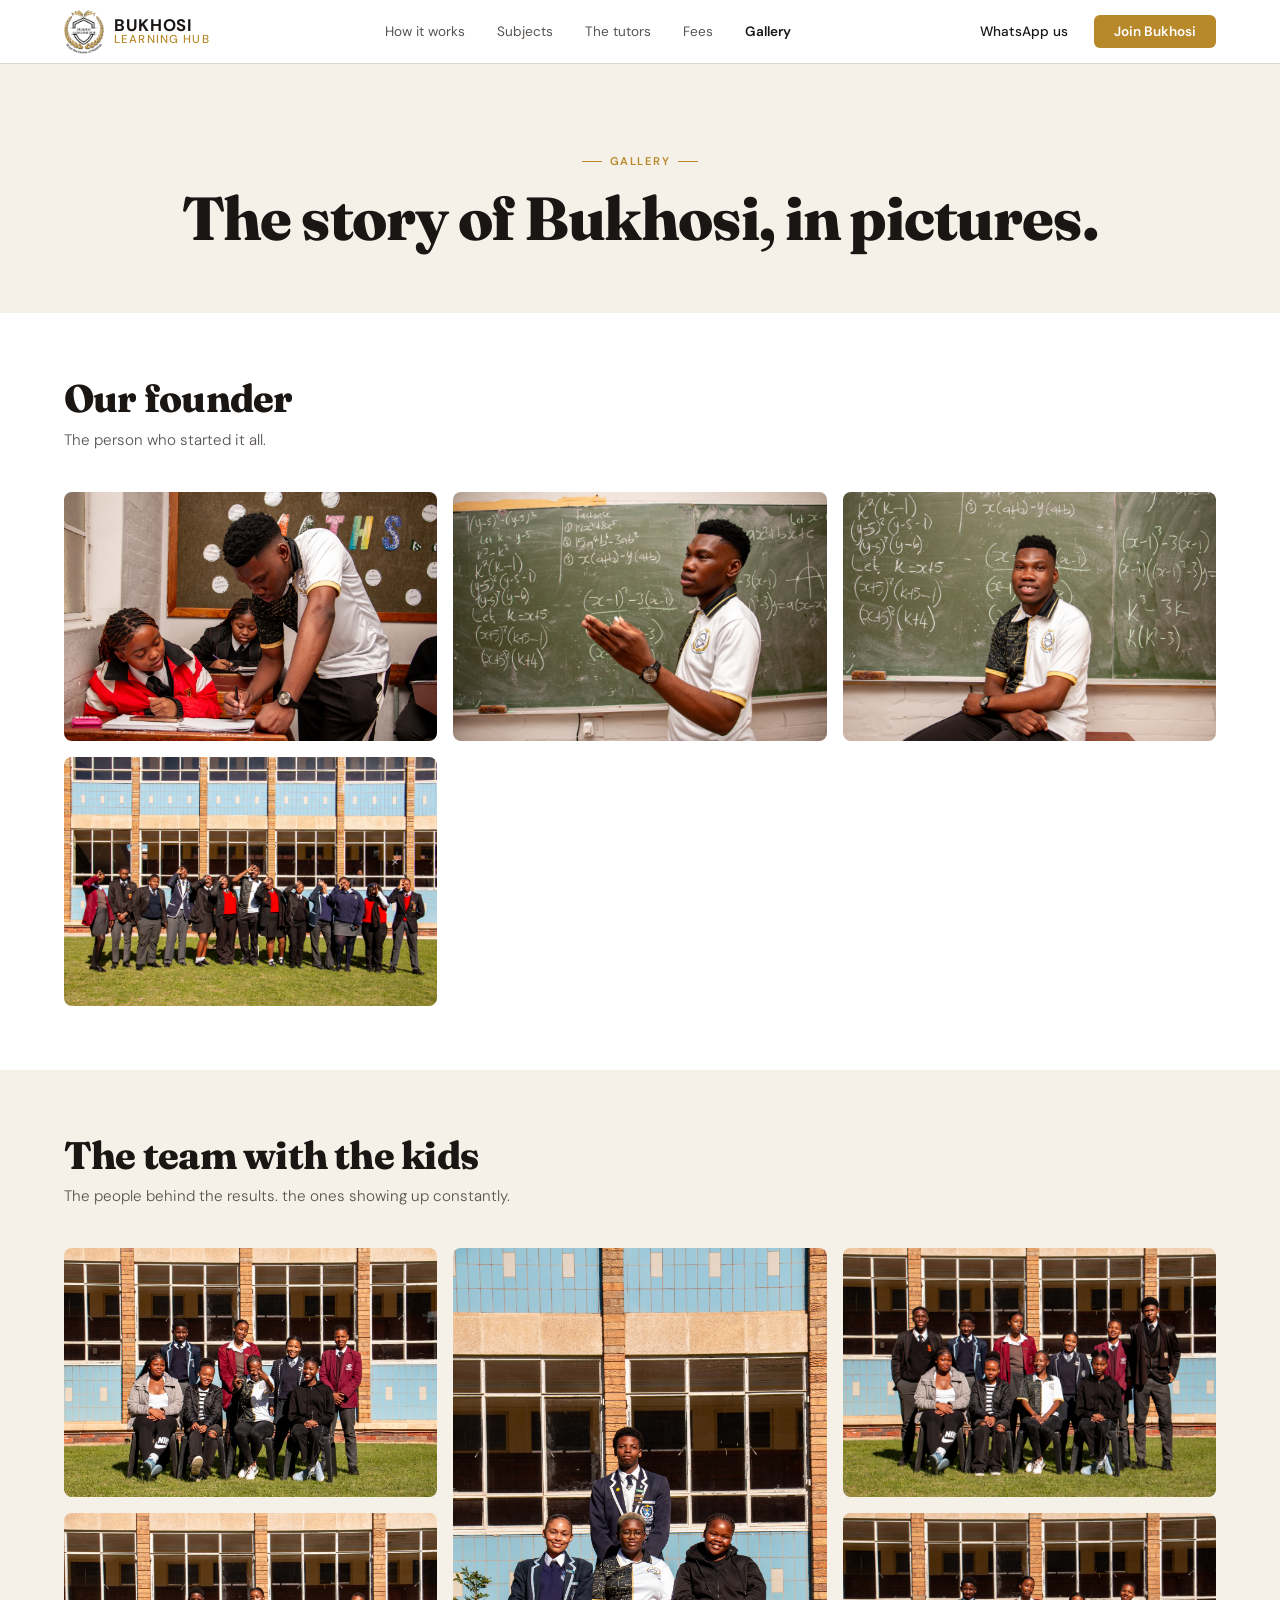
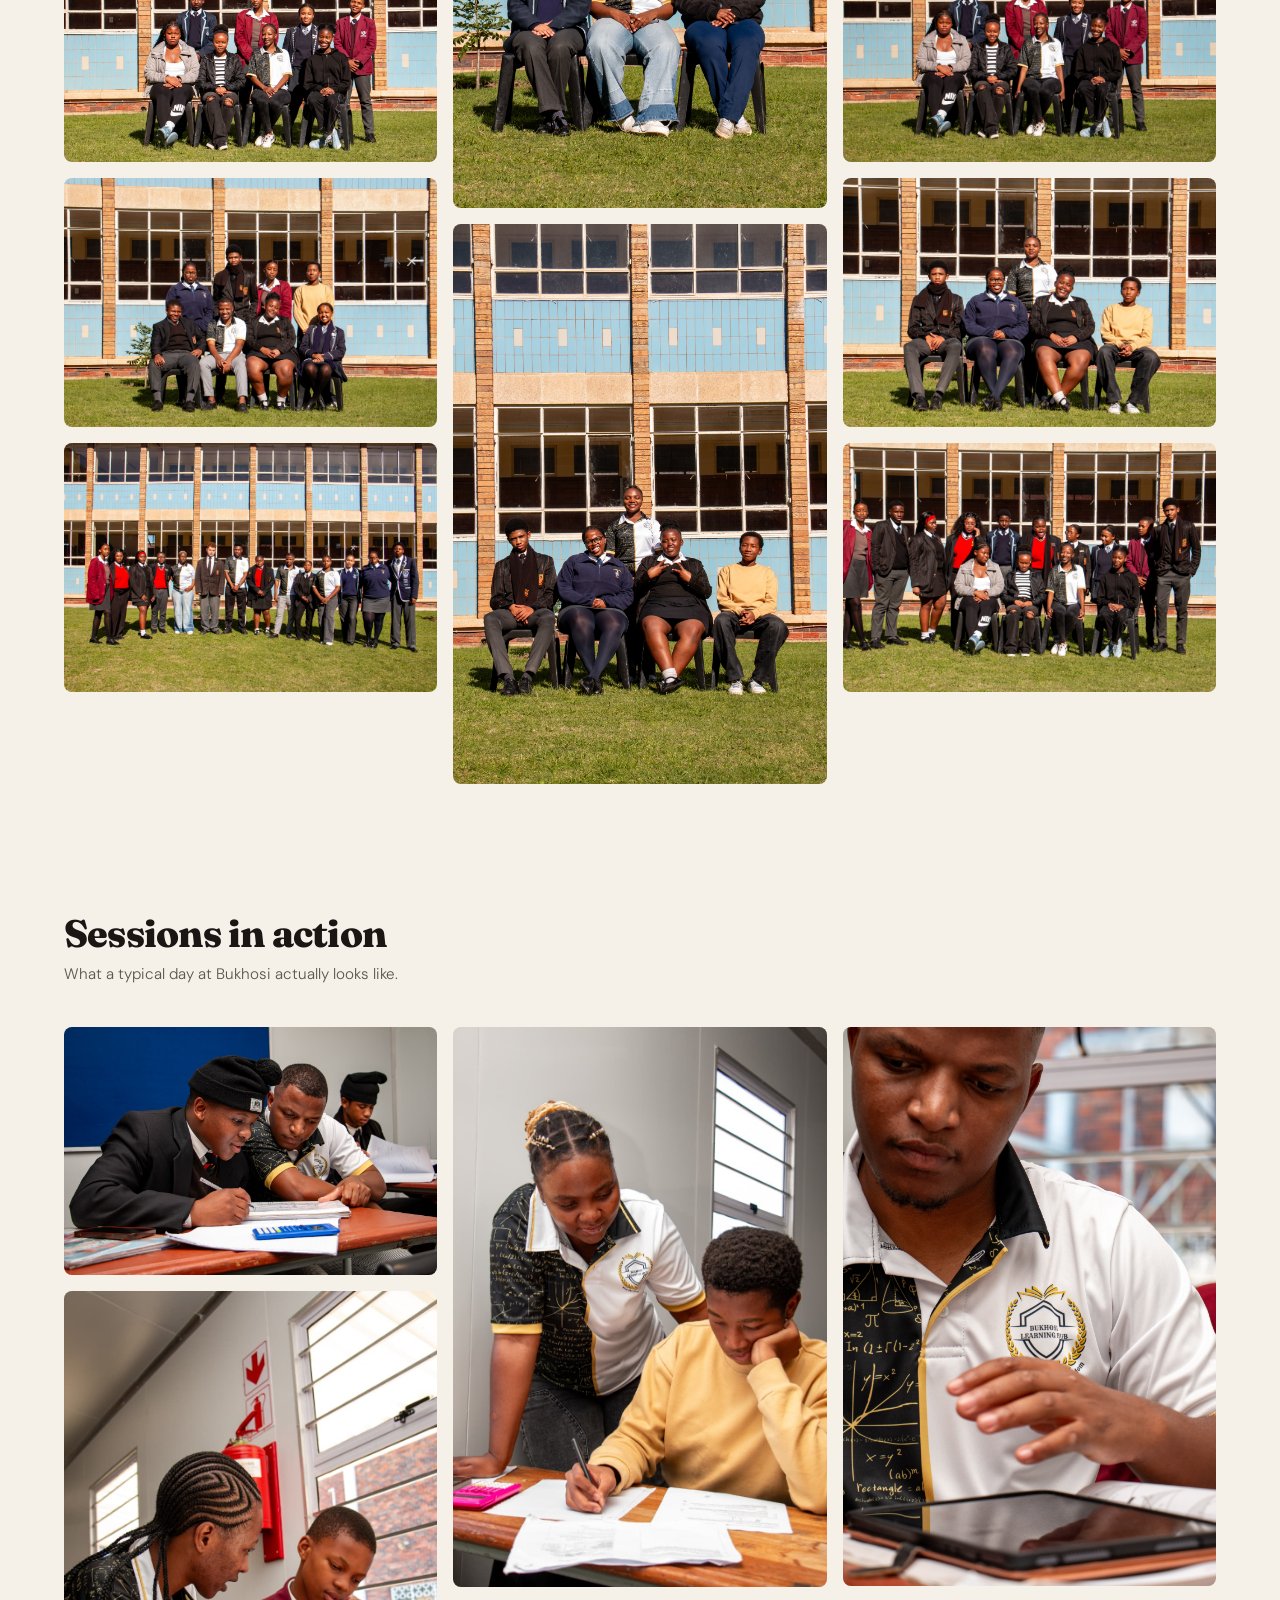
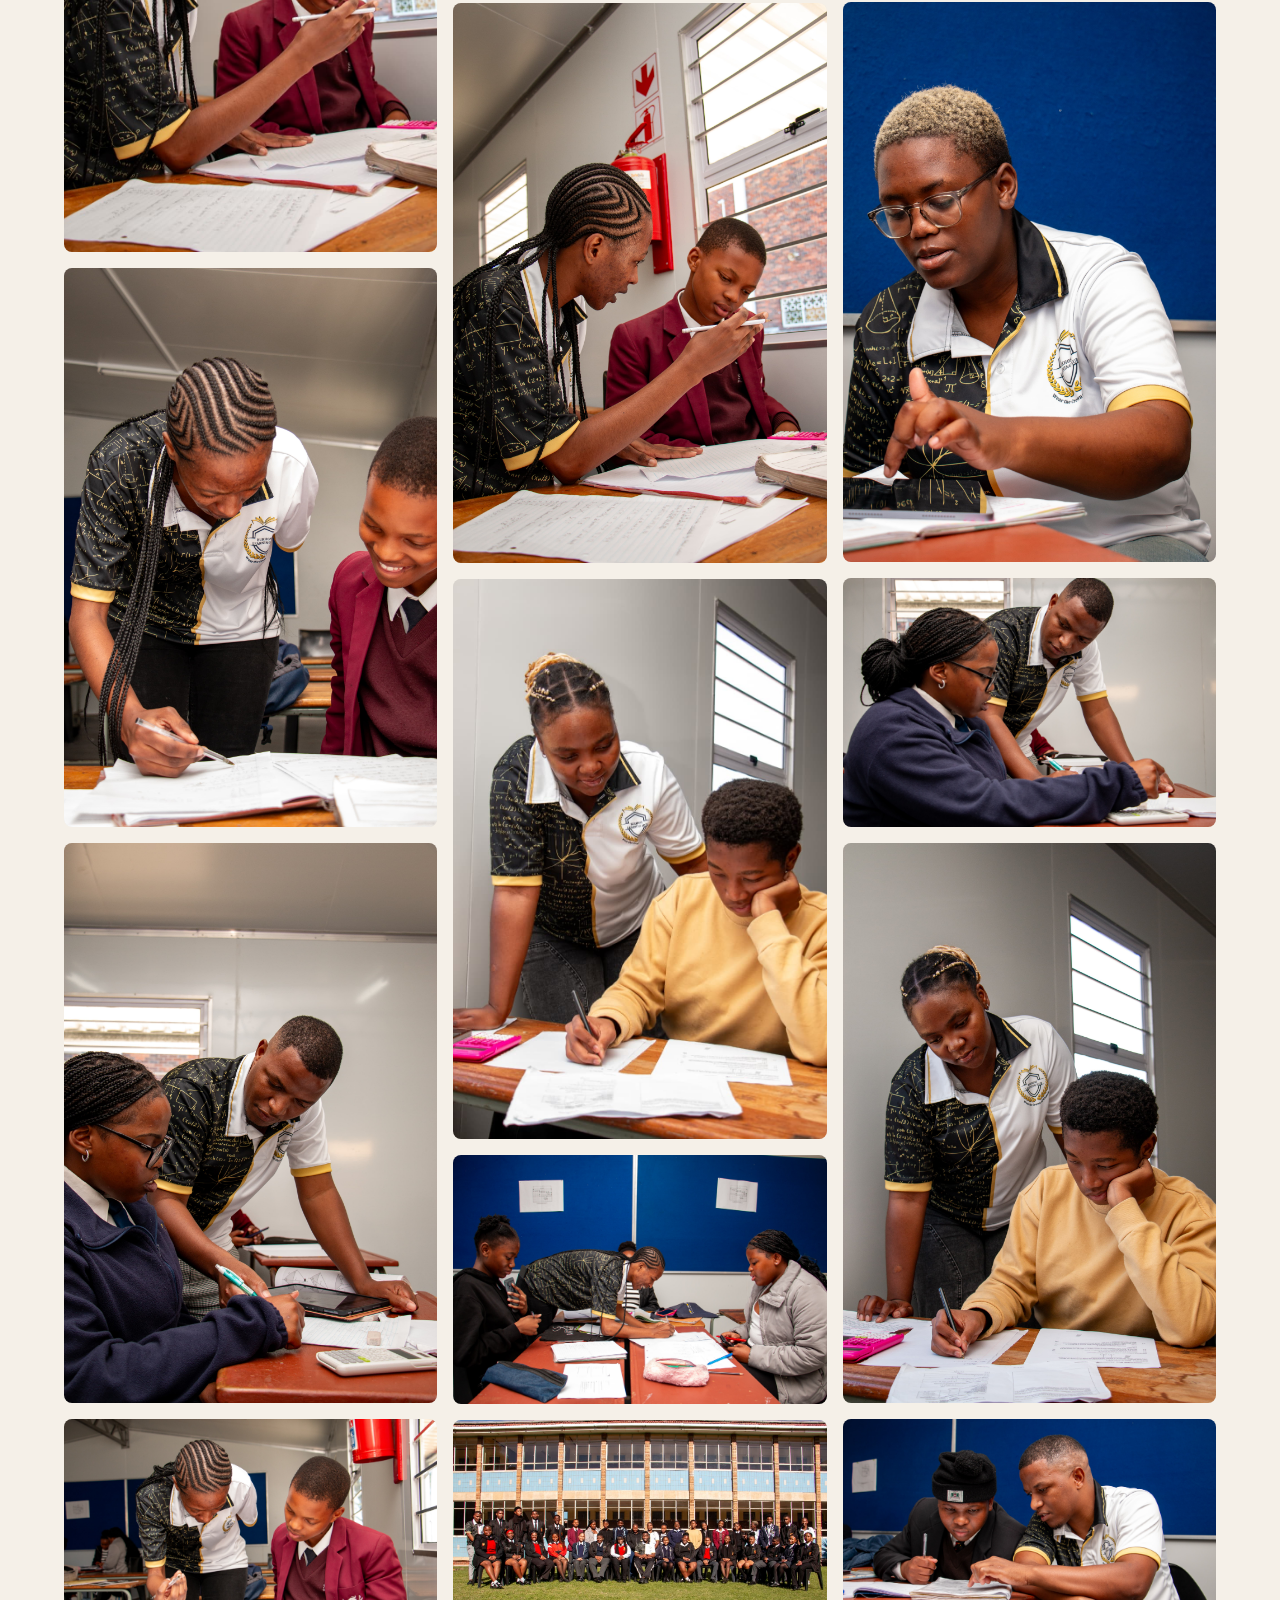
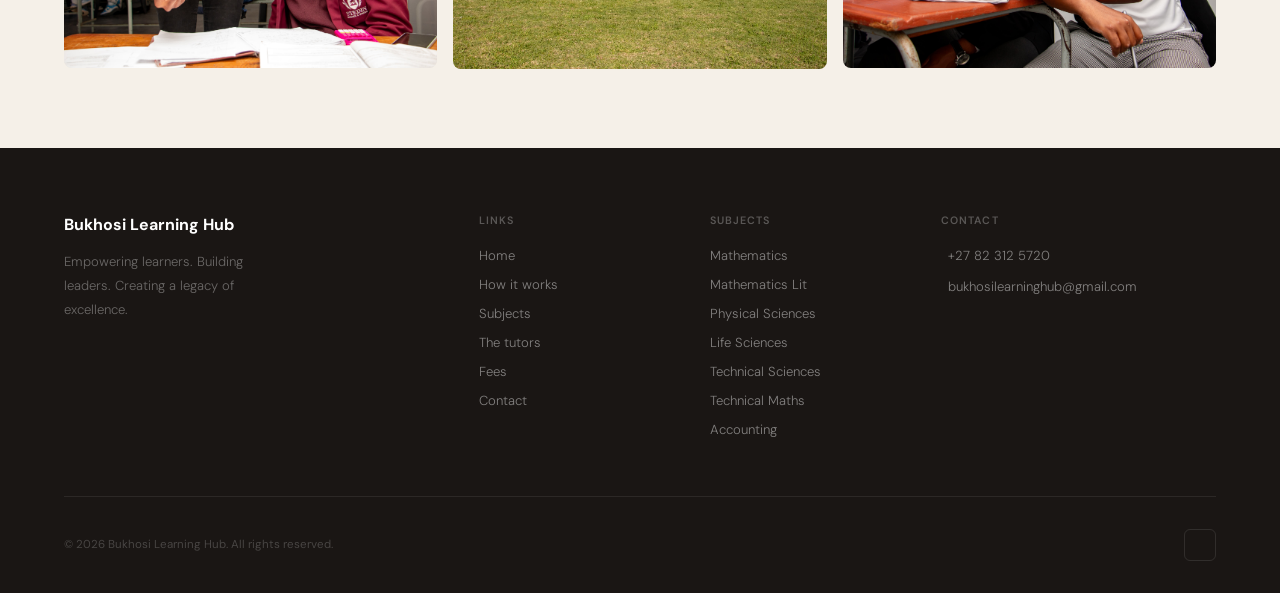
==== commit bab0a461: "Add files via upload" ====
--- a/gallery.html
+++ b/gallery.html
@@ -164,7 +164,7 @@
 
 <!-- NAV -->
 <nav>
-  <a href="index" class="logo">
+  <a href="https://bukhosilearninghub.co.za" class="logo">
     <img src="images/icons/icon.png" alt="Bukhosi Learning Hub logo" class="logo-img">
     <div class="logo-text">
       <span class="logo-text-top">Bukhosi</span>
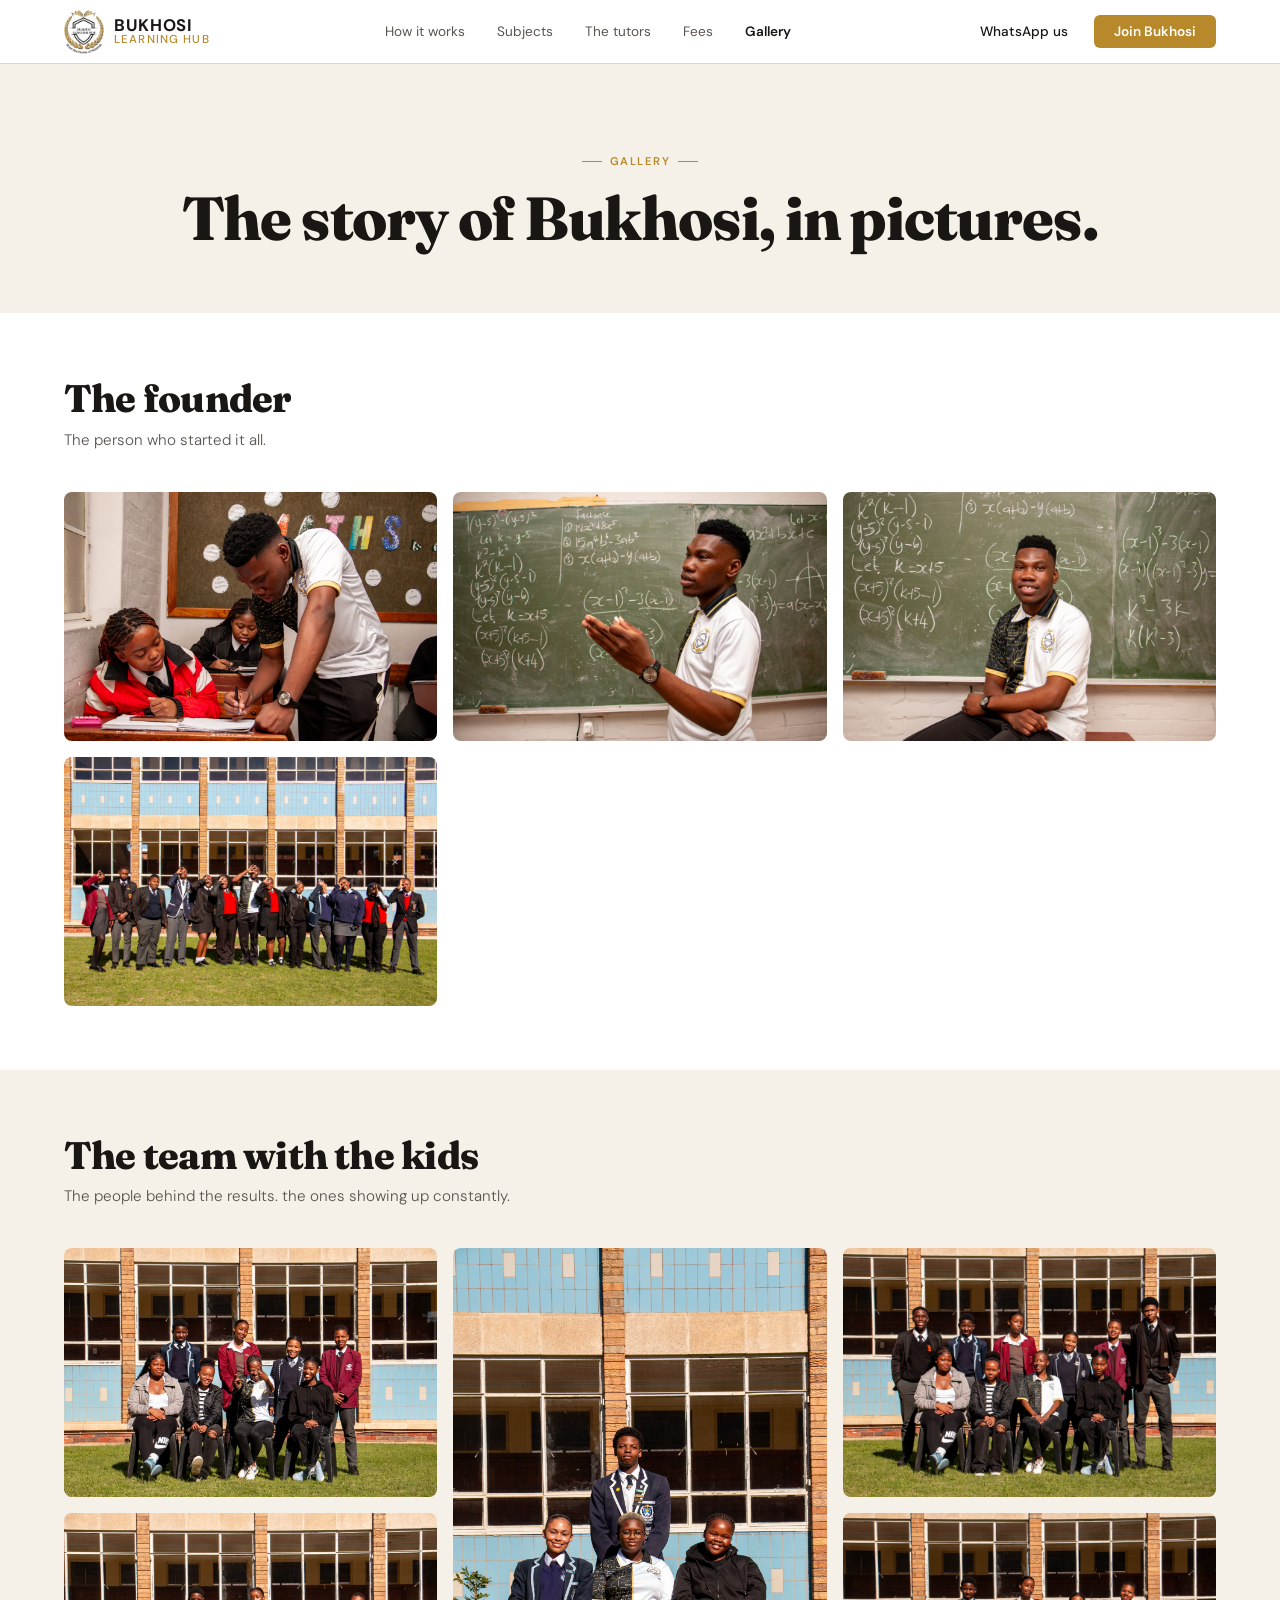
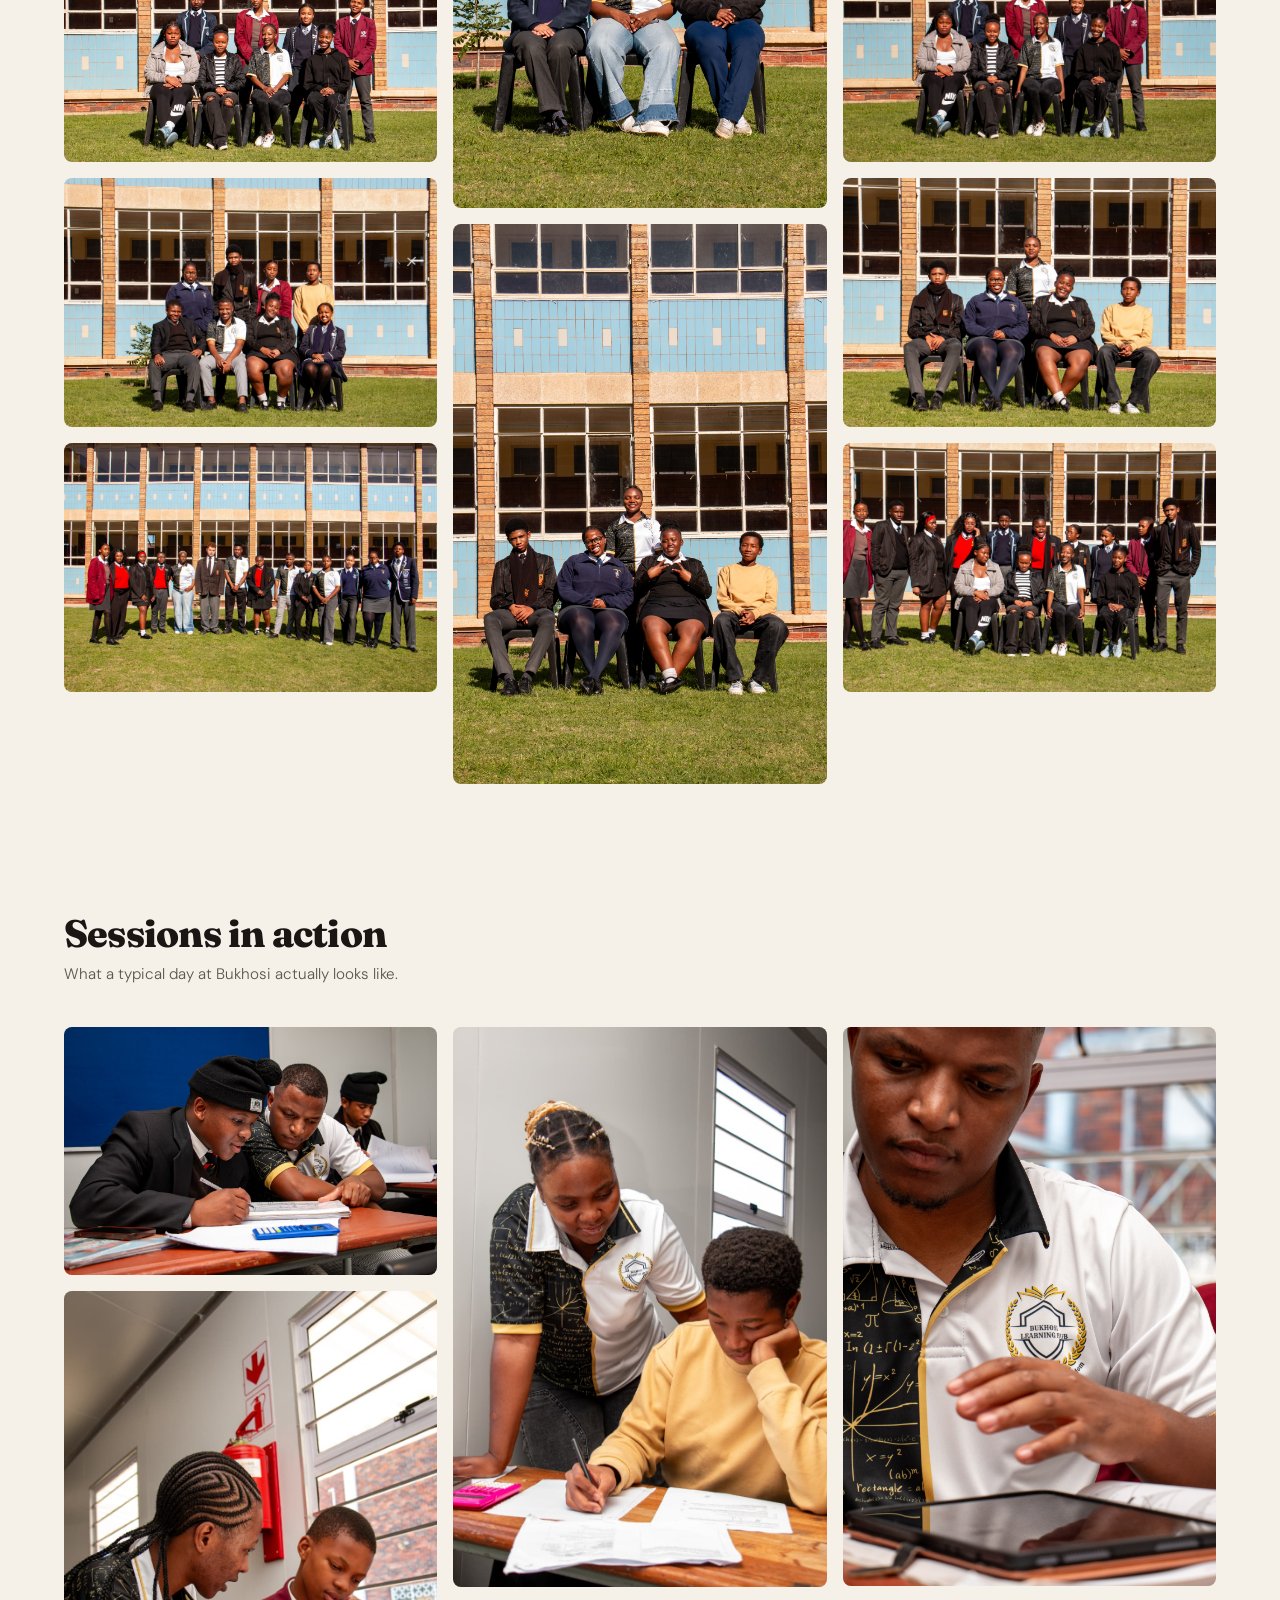
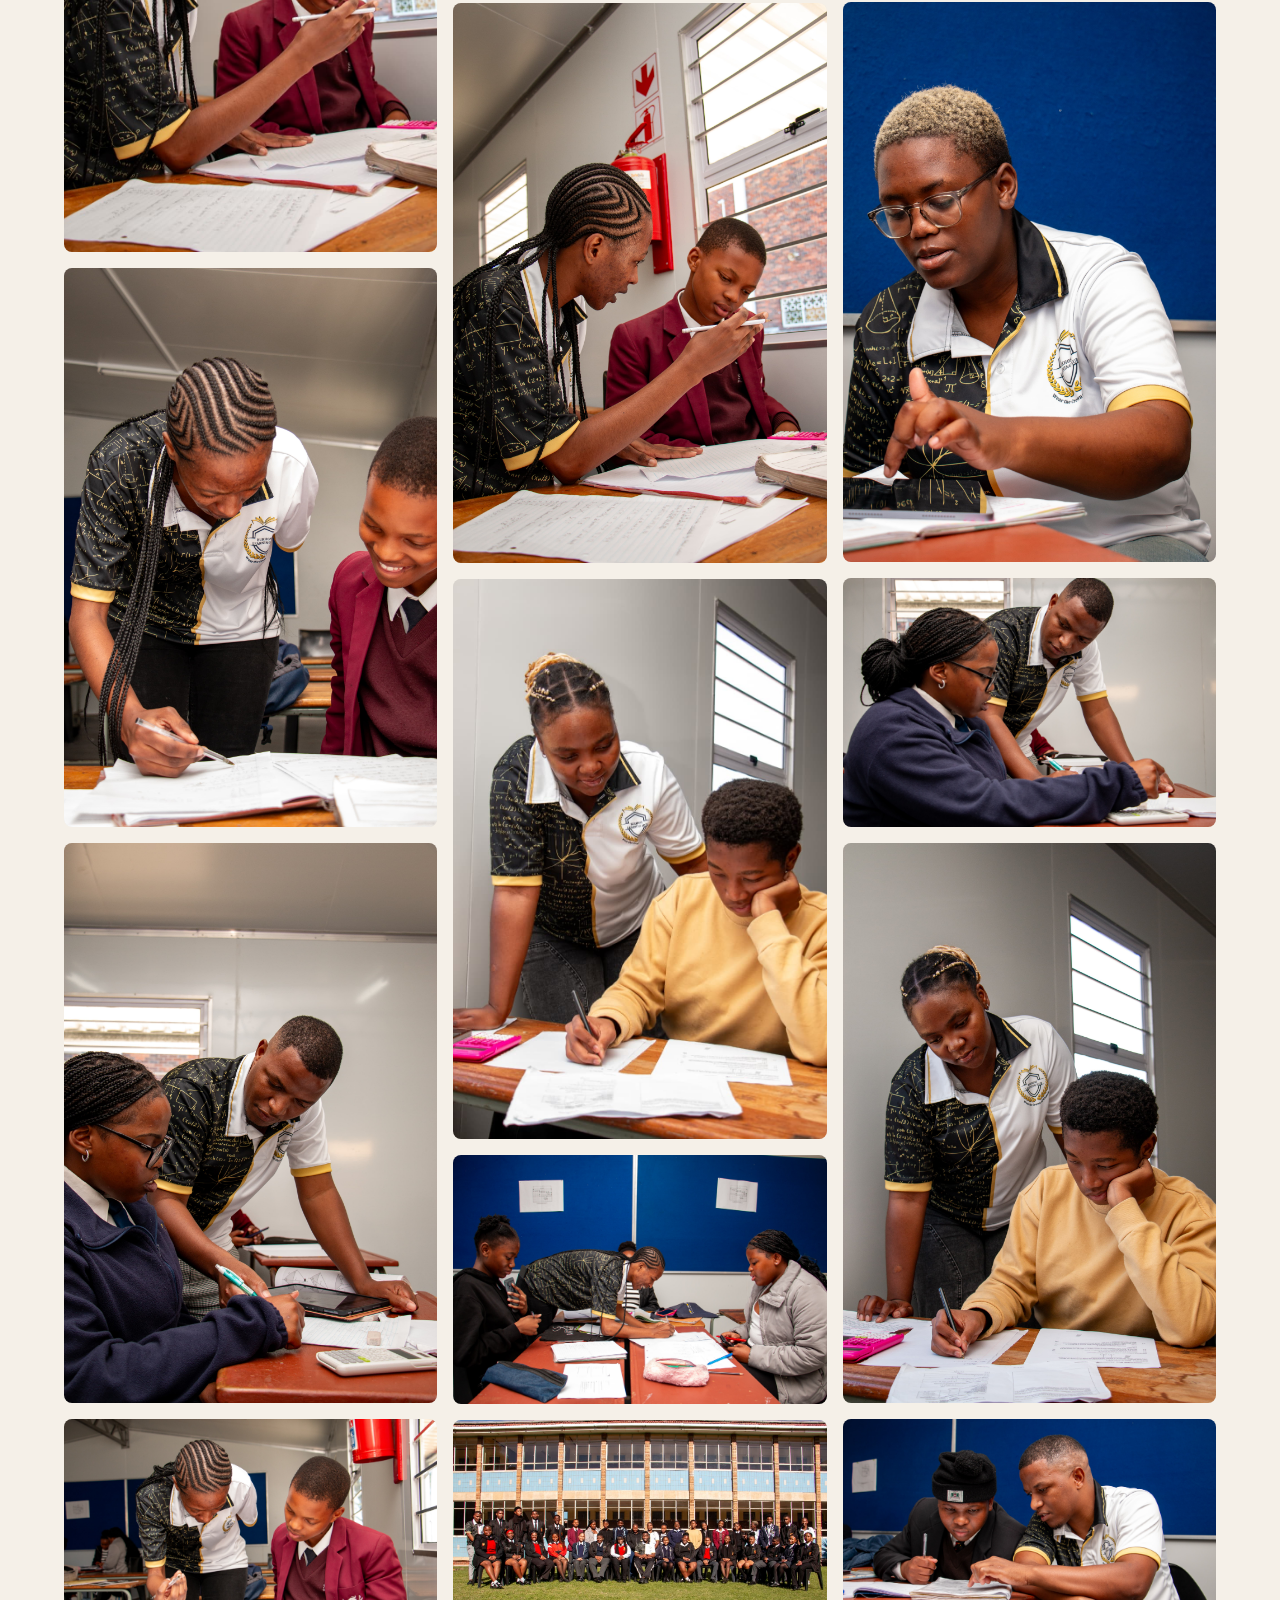
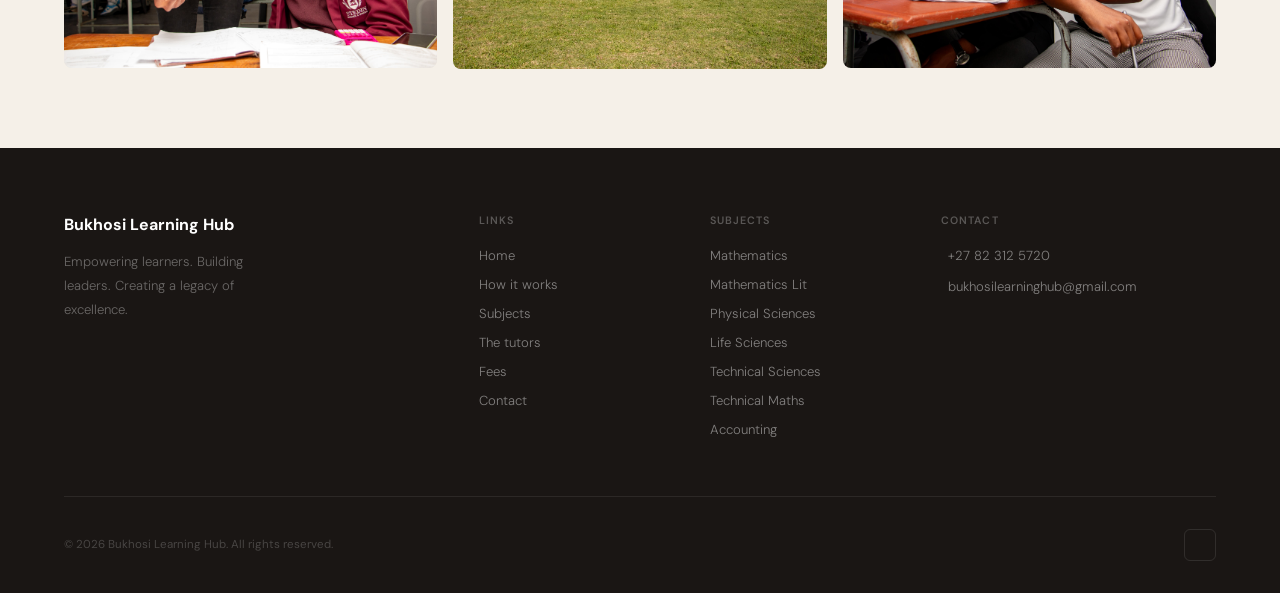
==== commit 5f121735: "Add files via upload" ====
--- a/gallery.html
+++ b/gallery.html
@@ -8,6 +8,8 @@
   <meta property="og:url" content="https://bukhosilearninghub.co.za" />
   <meta property="og:image" content="https://bukhosilearninghub.co.za" />
   <meta property="og:type" content="website" />
+  <meta property="og:image" content="https://bukhosilearninghub.co.za/images/bukhosi gallery/25.jpg" />
+  <meta property="og:image:type" content="image/jpeg" />
 
 
   <meta charset="UTF-8">
@@ -217,7 +219,7 @@
   <div class="cat-head">
     <div class="cat-head-text">
       <!--<div class="label">Category two</div>-->
-      <h2>Our founder</h2>
+      <h2>The founder</h2>
       <p>The person who started it all.</p>
     </div>
     <!--<span class="cat-count">4 photos</span>-->
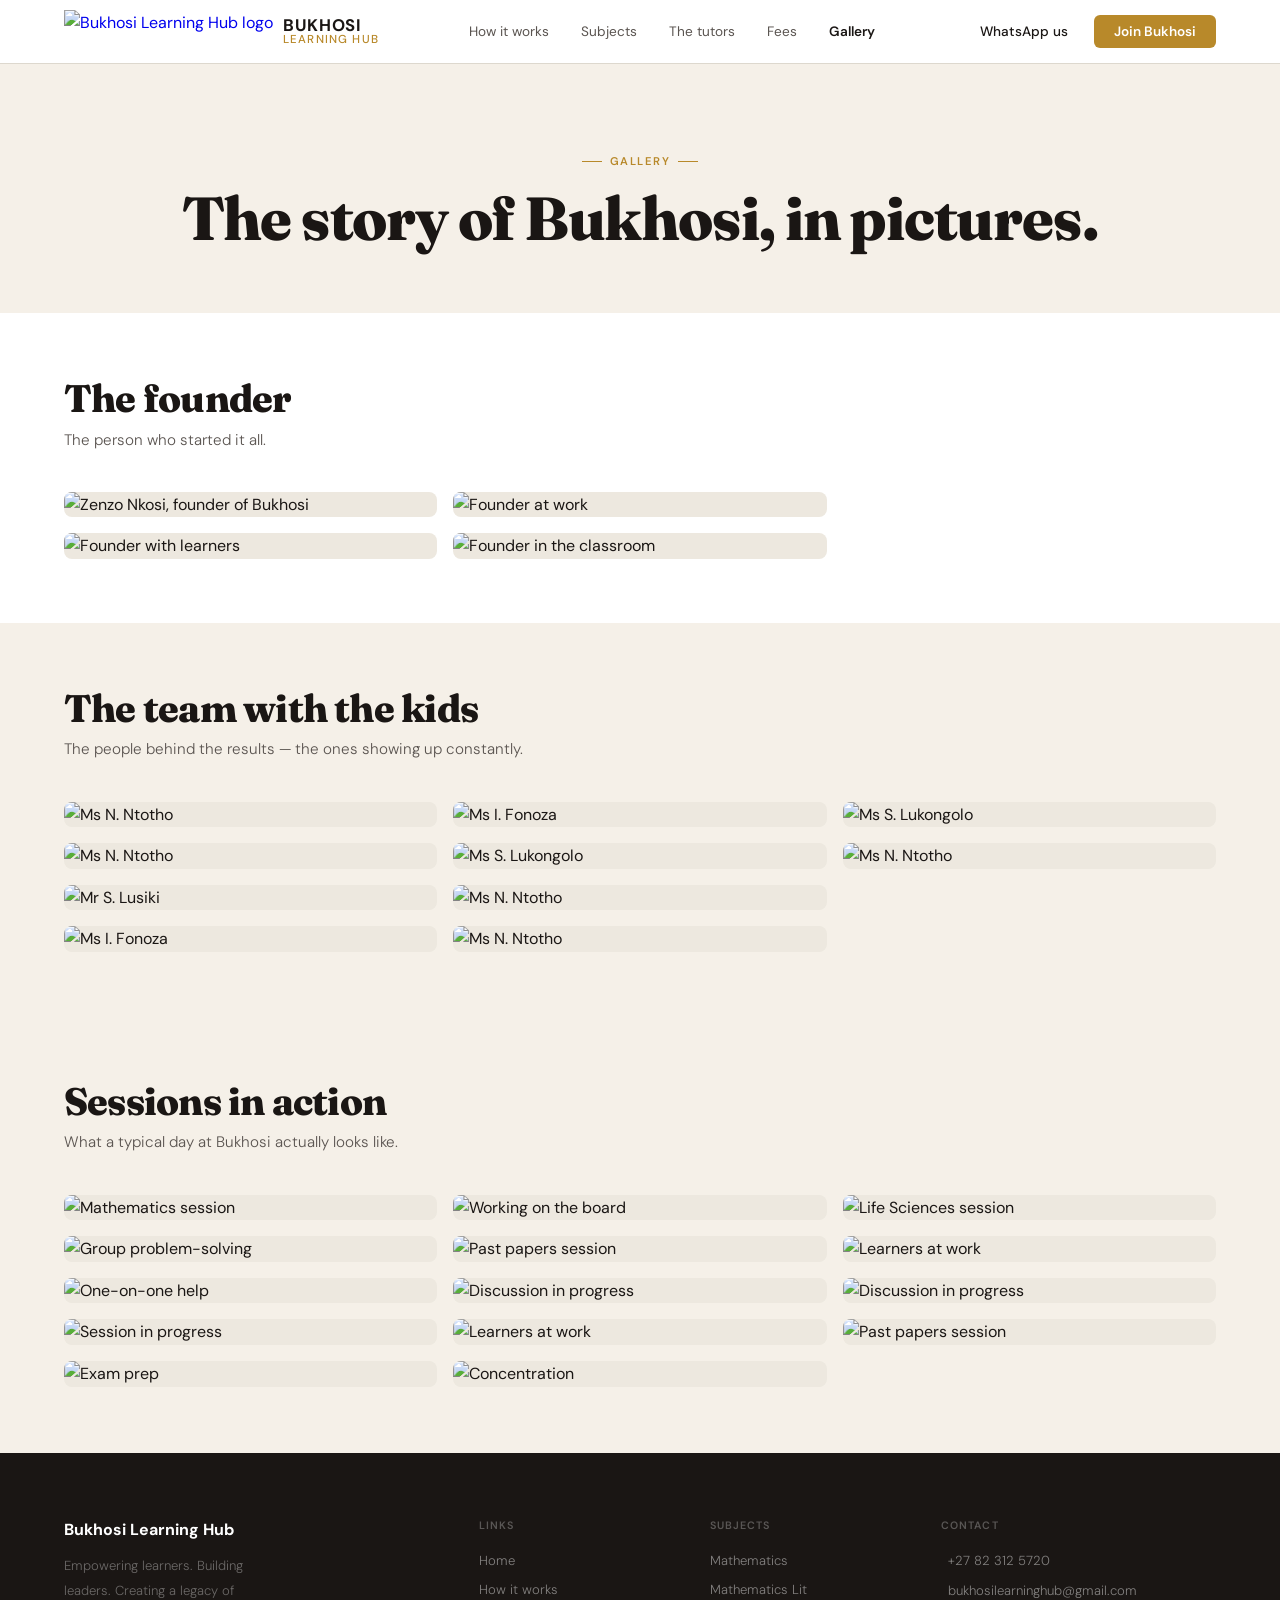
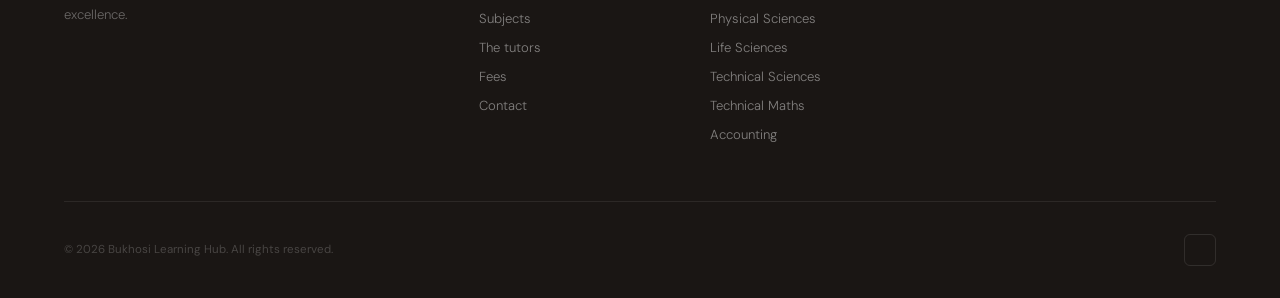
==== commit 354f67a3: "Add files via upload" ====
--- a/gallery.html
+++ b/gallery.html
@@ -1,173 +1,47 @@
 <!DOCTYPE html>
 <html lang="en">
 <head>
-  <link rel="icon" type="image/x-icon" href="images/icons/icon.png">
-
-  <meta property="og:title" content="Gallery" />
-  <meta property="og:description" content="The story of Bukhosi, in pictures" />
-  <meta property="og:url" content="https://bukhosilearninghub.co.za" />
-  <meta property="og:image" content="https://bukhosilearninghub.co.za" />
-  <meta property="og:type" content="website" />
-  <meta property="og:image" content="https://bukhosilearninghub.co.za/images/bukhosi gallery/25.jpg" />
-  <meta property="og:image:type" content="image/jpeg" />
-
-
   <meta charset="UTF-8">
   <meta name="viewport" content="width=device-width, initial-scale=1.0">
-  <meta name="robots" content="noindex, nofollow">
-  <meta name="googlebot" content="noindex, nofollow">
+
   <title>Gallery — Bukhosi Learning Hub</title>
+  <meta name="description" content="The story of Bukhosi Learning Hub in pictures — our founder, our tutors, and real sessions in action." />
+  <meta name="author" content="Bukhosi Learning Hub" />
+  <meta name="theme-color" content="#B8892A" />
+  <meta name="robots" content="noindex, nofollow" />
+  <meta name="googlebot" content="noindex, nofollow" />
+
+  <!-- Favicon -->
+  <link rel="icon" type="image/png" href="assets/images/icons/icon.png">
+
+  <!-- Open Graph Meta Tags for Social Sharing -->
+  <meta property="og:title" content="Gallery — Bukhosi Learning Hub" />
+  <meta property="og:description" content="The story of Bukhosi, in pictures." />
+  <meta property="og:url" content="https://bukhosilearninghub.co.za/gallery" />
+  <meta property="og:image" content="https://bukhosilearninghub.co.za/assets/images/gallery/25.jpg" />
+  <meta property="og:image:type" content="image/jpeg" />
+  <meta property="og:type" content="website" />
+
+  <!-- Fonts & Icons (preconnect for faster loading) -->
+  <link rel="preconnect" href="https://fonts.googleapis.com">
+  <link rel="preconnect" href="https://fonts.gstatic.com" crossorigin>
+  <link rel="stylesheet" href="https://fonts.googleapis.com/css2?family=Fraunces:ital,wght@0,700;0,800;1,700;1,800&family=DM+Sans:wght@300;400;500;600&display=swap">
+  <link rel="stylesheet" href="https://cdn.jsdelivr.net/npm/@tabler/icons-webfont@latest/tabler-icons.min.css">
+
+  <!-- Stylesheets -->
+  <link rel="stylesheet" href="css/variables.css">
+  <link rel="stylesheet" href="css/base.css">
+  <link rel="stylesheet" href="css/components.css">
+  <link rel="stylesheet" href="css/navigation.css">
+  <link rel="stylesheet" href="css/gallery.css">
+  <link rel="stylesheet" href="css/footer.css">
 </head>
 <body>
-<style>
-@import url('https://fonts.googleapis.com/css2?family=Fraunces:ital,wght@0,700;0,800;1,700;1,800&family=DM+Sans:wght@300;400;500;600&display=swap');
-@import url('https://cdn.jsdelivr.net/npm/@tabler/icons-webfont@latest/tabler-icons.min.css');
-
-*,*::before,*::after{box-sizing:border-box;margin:0;padding:0}
-:root{
-  --cream:#F5F0E8;
-  --cream-dark:#EDE8DF;
-  --gold:#B8892A;
-  --gold-mid:#C9A84C;
-  --gold-pale:#FBF4E8;
-  --ink:#1A1614;
-  --muted:#5A5450;
-  --faint:#9A9390;
-  --border:#DDD8CE;
-  --white:#FFFFFF;
-}
-html{scroll-behavior:smooth}
-body{font-family:'DM Sans',sans-serif;background:var(--cream);color:var(--ink);line-height:1.6;font-size:16px;overflow-x:hidden}
-
-/* NAV */
-nav{background:var(--white);border-bottom:1px solid var(--border);padding:0 5%;display:flex;align-items:center;justify-content:space-between;height:64px;position:sticky;top:0;z-index:100}
-.logo{display:flex;align-items:center;gap:10px;text-decoration:none}
-.logo-img{height:44px;width:auto;display:block}
-.logo-text{display:flex;flex-direction:column;line-height:1.1}
-.logo-text-top{font-family:'DM Sans',sans-serif;font-size:1.05rem;font-weight:700;color:var(--ink);letter-spacing:0.04em;text-transform:uppercase}
-.logo-text-bottom{font-family:'DM Sans',sans-serif;font-size:0.72rem;font-weight:500;color:var(--gold);letter-spacing:0.1em;text-transform:uppercase}
-.nav-links{display:flex;gap:2rem}
-.nav-links a{font-size:0.85rem;font-weight:400;color:var(--muted);text-decoration:none;transition:color 0.15s}
-.nav-links a:hover{color:var(--ink)}
-.nav-links a.active{color:var(--ink);font-weight:600}
-.nav-right{display:flex;align-items:center;gap:0.75rem}
-.nav-ghost{background:transparent;border:none;font-family:'DM Sans',sans-serif;font-size:0.85rem;font-weight:500;color:var(--ink);cursor:pointer;padding:0.45rem 0.9rem}
-.nav-cta{background:var(--gold);color:var(--white);border:none;padding:0.5rem 1.25rem;border-radius:6px;font-family:'DM Sans',sans-serif;font-size:0.85rem;font-weight:600;cursor:pointer;transition:opacity 0.15s}
-.nav-cta:hover{opacity:0.88}
-.nav-hamburger{display:none;flex-direction:column;gap:5px;cursor:pointer;padding:6px;background:none;border:none}
-.nav-hamburger span{display:block;width:22px;height:2px;background:var(--ink);border-radius:2px;transition:all 0.25s}
-.nav-hamburger.open span:nth-child(1){transform:translateY(7px) rotate(45deg)}
-.nav-hamburger.open span:nth-child(2){opacity:0}
-.nav-hamburger.open span:nth-child(3){transform:translateY(-7px) rotate(-45deg)}
-.nav-mobile-menu{display:none;position:fixed;top:64px;left:0;right:0;background:var(--white);border-bottom:1px solid var(--border);padding:1.5rem 5%;flex-direction:column;gap:0;z-index:99}
-.nav-mobile-menu.open{display:flex}
-.nav-mobile-menu a{font-size:1rem;color:var(--ink);text-decoration:none;font-weight:500;padding:0.85rem 0;border-bottom:1px solid var(--border)}
-.nav-mobile-menu a:last-child{border-bottom:none}
-.nav-mobile-cta{margin-top:1rem;background:var(--gold);color:var(--white);border:none;padding:0.85rem;border-radius:6px;font-family:'DM Sans',sans-serif;font-size:0.95rem;font-weight:600;cursor:pointer;width:100%;text-align:center}
-
-/* PAGE HEADER */
-.gallery-header{padding:5rem 5% 3rem;background:var(--cream);text-align:center}
-.gallery-header .eyebrow{font-size:0.7rem;font-weight:600;color:var(--gold);letter-spacing:0.14em;text-transform:uppercase;display:inline-flex;align-items:center;gap:8px;margin-bottom:1rem}
-.gallery-header .eyebrow::before,.gallery-header .eyebrow::after{content:'';width:20px;height:1px;background:var(--gold)}
-.gallery-header h1{font-family:'Fraunces',serif;font-size:clamp(2.4rem,5vw,3.8rem);font-weight:800;color:var(--ink);letter-spacing:-0.02em;line-height:1.1;margin-bottom:0.75rem}
-.gallery-header p{font-size:1.05rem;color:var(--muted);font-weight:300;line-height:1.85;max-width:560px;margin:0 auto}
-
-/* CATEGORY SECTION */
-.cat-section{padding:4rem 5%;background:var(--cream)}
-.cat-section.alt{background:var(--white)}
-.cat-head{margin-bottom:2.5rem;display:flex;align-items:end;justify-content:space-between;gap:2rem;flex-wrap:wrap}
-.cat-head-text .label{font-size:0.68rem;font-weight:600;color:var(--gold);letter-spacing:0.13em;text-transform:uppercase;display:flex;align-items:center;gap:8px;margin-bottom:0.6rem}
-.cat-head-text .label::before{content:'';width:18px;height:1px;background:var(--gold)}
-.cat-head-text h2{font-family:'Fraunces',serif;font-size:clamp(1.8rem,3vw,2.5rem);font-weight:800;color:var(--ink);letter-spacing:-0.02em;line-height:1.1}
-.cat-head-text p{font-size:0.95rem;color:var(--muted);font-weight:300;margin-top:0.5rem;max-width:480px}
-.cat-count{font-size:0.78rem;color:var(--faint);font-weight:300;white-space:nowrap}
-
-/* MASONRY GRID — simple column-based */
-.gallery-grid{column-count:3;column-gap:1rem}
-.gallery-item{break-inside:avoid;margin-bottom:1rem;border-radius:8px;overflow:hidden;cursor:pointer;position:relative;background:var(--cream-dark);transition:transform 0.25s}
-.gallery-item:hover{transform:translateY(-2px)}
-.gallery-item img{width:100%;height:auto;display:block;object-fit:cover}
-.gallery-item .caption{position:absolute;left:0;right:0;bottom:0;padding:1rem 1.1rem 0.85rem;background:linear-gradient(to top,rgba(26,22,20,0.85) 0%,rgba(26,22,20,0) 100%);color:var(--white);font-size:0.82rem;font-weight:400;opacity:0;transition:opacity 0.2s}
-.gallery-item:hover .caption{opacity:1}
-
-/* VIDEO SECTION */
-.video-section{padding:5rem 5%;background:var(--ink);text-align:center}
-.video-section .eyebrow{font-size:0.7rem;font-weight:600;color:var(--gold-mid);letter-spacing:0.14em;text-transform:uppercase;display:inline-flex;align-items:center;gap:8px;margin-bottom:1rem}
-.video-section .eyebrow::before,.video-section .eyebrow::after{content:'';width:20px;height:1px;background:var(--gold-mid)}
-.video-section h2{font-family:'Fraunces',serif;font-size:clamp(2rem,4vw,3rem);font-weight:800;color:var(--white);letter-spacing:-0.02em;line-height:1.1;margin-bottom:0.75rem}
-.video-section p.intro{font-size:1rem;color:rgba(255,255,255,0.65);font-weight:300;line-height:1.85;max-width:520px;margin:0 auto 3rem}
-.video-wrap{max-width:960px;margin:0 auto;border-radius:12px;overflow:hidden;aspect-ratio:16/9;background:var(--cream-dark);position:relative;cursor:pointer}
-.video-wrap video{width:100%;height:100%;object-fit:cover;display:block}
-.video-wrap .play-overlay{position:absolute;inset:0;display:flex;align-items:center;justify-content:center;background:rgba(0,0,0,0.3);transition:background 0.2s}
-.video-wrap:hover .play-overlay{background:rgba(0,0,0,0.15)}
-.video-wrap .play-btn{width:80px;height:80px;border-radius:50%;background:rgba(255,255,255,0.95);display:flex;align-items:center;justify-content:center;color:var(--ink);transition:transform 0.2s}
-.video-wrap:hover .play-btn{transform:scale(1.08)}
-.video-wrap .play-btn i{font-size:32px;margin-left:4px}
-.video-wrap.playing .play-overlay{display:none}
-
-/* LIGHTBOX */
-.lightbox{display:none;position:fixed;inset:0;background:rgba(0,0,0,0.92);z-index:1000;align-items:center;justify-content:center;padding:2rem}
-.lightbox.open{display:flex}
-.lightbox-img{max-width:92vw;max-height:80vh;object-fit:contain;border-radius:4px;display:block}
-.lightbox-caption{position:absolute;bottom:1.5rem;left:50%;transform:translateX(-50%);color:rgba(255,255,255,0.85);font-size:0.9rem;font-weight:300;text-align:center;max-width:80vw}
-.lightbox-close{position:absolute;top:1.25rem;right:1.5rem;width:42px;height:42px;border-radius:50%;background:rgba(255,255,255,0.1);border:none;color:var(--white);cursor:pointer;display:flex;align-items:center;justify-content:center;transition:background 0.15s}
-.lightbox-close:hover{background:rgba(255,255,255,0.2)}
-.lightbox-close i{font-size:22px}
-.lightbox-nav{position:absolute;top:50%;transform:translateY(-50%);width:48px;height:48px;border-radius:50%;background:rgba(255,255,255,0.12);border:none;color:var(--white);cursor:pointer;display:flex;align-items:center;justify-content:center;transition:background 0.15s}
-.lightbox-nav:hover{background:rgba(255,255,255,0.22)}
-.lightbox-nav i{font-size:22px}
-.lightbox-prev{left:1.5rem}
-.lightbox-next{right:1.5rem}
-.lightbox-counter{position:absolute;top:1.5rem;left:1.5rem;color:rgba(255,255,255,0.5);font-size:0.82rem;font-weight:400}
-
-/* FOOTER */
-footer{background:var(--ink);padding:4rem 5% 2rem}
-.footer-top{display:grid;grid-template-columns:2fr 1fr 1fr 1.5fr;gap:3rem;padding-bottom:3rem;border-bottom:1px solid rgba(255,255,255,0.08);margin-bottom:2rem}
-.fbrand-name{font-family:'DM Sans',sans-serif;font-size:1rem;font-weight:700;color:var(--white);margin-bottom:0.75rem;display:block}
-.fbrand p{font-size:0.82rem;color:rgba(255,255,255,0.35);font-weight:300;line-height:1.85;max-width:220px}
-.fcol h4{font-size:0.67rem;font-weight:600;color:rgba(255,255,255,0.28);letter-spacing:0.1em;text-transform:uppercase;margin-bottom:1rem}
-.fcol a{display:block;font-size:0.82rem;color:rgba(255,255,255,0.45);text-decoration:none;margin-bottom:0.5rem;font-weight:300;transition:color 0.15s}
-.fcol a:hover{color:var(--white)}
-.fci{display:flex;align-items:flex-start;gap:7px;font-size:0.82rem;color:rgba(255,255,255,0.45);font-weight:300;margin-bottom:0.6rem}
-.fci i{font-size:14px;color:var(--gold-mid);flex-shrink:0;margin-top:2px}
-.footer-btm{display:flex;justify-content:space-between;align-items:center;flex-wrap:wrap;gap:1rem}
-.footer-copy{font-size:0.72rem;color:rgba(255,255,255,0.2)}
-.fsoc{display:flex;gap:0.6rem}
-.fsoc a{width:32px;height:32px;border:1px solid rgba(255,255,255,0.1);border-radius:6px;display:flex;align-items:center;justify-content:center;color:rgba(255,255,255,0.3);text-decoration:none;transition:all 0.15s}
-.fsoc a:hover{border-color:var(--gold-mid);color:var(--gold-mid)}
-.fsoc a i{font-size:15px}
-
-/* RESPONSIVE */
-@media(max-width:900px){
-  .gallery-grid{column-count:2}
-  .footer-top{grid-template-columns:1fr 1fr;gap:2rem}
-}
-@media(max-width:600px){
-  .nav-links{display:none}
-  .nav-right{display:none}
-  .nav-hamburger{display:flex}
-  nav{padding:0 4%}
-  .gallery-header{padding:3rem 4% 2rem}
-  .cat-section{padding:3rem 4%}
-  .gallery-grid{column-count:2;column-gap:0.6rem}
-  .gallery-item{margin-bottom:0.6rem}
-  .gallery-item .caption{opacity:1;font-size:0.75rem;padding:0.85rem 0.85rem 0.7rem}
-  .video-section{padding:3.5rem 4%}
-  .video-wrap .play-btn{width:60px;height:60px}
-  .video-wrap .play-btn i{font-size:24px}
-  .lightbox{padding:1rem}
-  .lightbox-nav{width:40px;height:40px}
-  .lightbox-prev{left:0.5rem}
-  .lightbox-next{right:0.5rem}
-  .footer-top{grid-template-columns:1fr;gap:2rem;padding-bottom:2rem}
-  .footer-btm{flex-direction:column;align-items:flex-start;gap:0.75rem}
-}
-</style>
-
-<!-- NAV -->
+
+<!-- Navigation -->
 <nav>
   <a href="https://bukhosilearninghub.co.za" class="logo">
-    <img src="images/icons/icon.png" alt="Bukhosi Learning Hub logo" class="logo-img">
+    <img src="assets/images/icons/icon.png" alt="Bukhosi Learning Hub logo" class="logo-img">
     <div class="logo-text">
       <span class="logo-text-top">Bukhosi</span>
       <span class="logo-text-bottom">Learning Hub</span>
@@ -178,14 +52,13 @@
     <a href="https://bukhosilearninghub.co.za#subjects-sec-id">Subjects</a>
     <a href="https://bukhosilearninghub.co.za#tutors-sec-id">The tutors</a>
     <a href="https://bukhosilearninghub.co.za#pricing-sec-id">Fees</a>
-  <a href="https://bukhosilearninghub.co.za/gallery" class="active">Gallery</a>
-    
+    <a href="https://bukhosilearninghub.co.za/gallery" class="active">Gallery</a>
   </div>
   <div class="nav-right">
-    <a href="https://wa.me/+27649883150" target="_blank" style="text-decoration:none">
+    <a href="https://wa.me/+27649883150" target="_blank" rel="noopener noreferrer" style="text-decoration:none">
       <button class="nav-ghost">WhatsApp us</button>
     </a>
-    <a href="index.html#subjects-sec-id" style="text-decoration:none">
+    <a href="https://bukhosilearninghub.co.za#subjects-sec-id" style="text-decoration:none">
       <button class="nav-cta">Join Bukhosi</button>
     </a>
   </div>
@@ -194,148 +67,120 @@
   </button>
 </nav>
 
+<!-- Mobile Navigation Menu -->
 <div class="nav-mobile-menu" id="navMobileMenu">
-  <a href="index.html#steps-sec-id">How it works</a>
-  <a href="index.html#subjects-sec-id">Subjects</a>
-  <a href="index.html#tutors-sec-id">The tutors</a>
-  <a href="index.html#pricing-sec-id">Fees</a>
-  <a href="https://bukhosilearninghub.co.za/gallery">Gallery</a>
-  
-  <a href="index.html#subjects-sec-id" style="text-decoration:none">
+  <a href="https://bukhosilearninghub.co.za#steps-sec-id" onclick="closeMobileNav()">How it works</a>
+  <a href="https://bukhosilearninghub.co.za#subjects-sec-id" onclick="closeMobileNav()">Subjects</a>
+  <a href="https://bukhosilearninghub.co.za#tutors-sec-id" onclick="closeMobileNav()">The tutors</a>
+  <a href="https://bukhosilearninghub.co.za#pricing-sec-id" onclick="closeMobileNav()">Fees</a>
+  <a href="https://bukhosilearninghub.co.za/gallery" onclick="closeMobileNav()">Gallery</a>
+  <a href="https://bukhosilearninghub.co.za#subjects-sec-id" style="text-decoration:none">
     <button class="nav-mobile-cta">Join Bukhosi</button>
   </a>
 </div>
 
-<!-- HEADER -->
+<!-- Page Header -->
 <section class="gallery-header">
   <span class="eyebrow">Gallery</span>
   <h1>The story of Bukhosi, in pictures.</h1>
   <!--<p>Real tutors. Real learners. Real moments from inside the hub. Tap any photo to view.</p>-->
 </section>
 
-
-<!-- OUR FOUNDER -->
+<!-- The Founder -->
 <section class="cat-section alt" id="cat-founder">
   <div class="cat-head">
     <div class="cat-head-text">
-      <!--<div class="label">Category two</div>-->
       <h2>The founder</h2>
       <p>The person who started it all.</p>
     </div>
-    <!--<span class="cat-count">4 photos</span>-->
-  </div>
-  <div class="gallery-grid">
-    <div class="gallery-item" onclick="openLightbox(this)"><img src="images/bukhosi gallery/01.jpg" data-caption="Zenzo Nkosi - founder" alt="founder portrait"><div class="caption">Zenzo Nkosi - founder</div></div>
-    
-    <div class="gallery-item" onclick="openLightbox(this)"><img src="images/bukhosi gallery/54.jpg" data-caption="With the kids" alt="founder with team"><div class="caption">With the kids</div></div>
-    <div class="gallery-item" onclick="openLightbox(this)"><img src="images/bukhosi gallery/36.jpg" data-caption="Building Bukhosi" alt="founder working"><div class="caption">Building Bukhosi</div></div>
-    <div class="gallery-item" onclick="openLightbox(this)"><img src="images/bukhosi gallery/51.jpg" data-caption="In the classroom" alt="founder candid"><div class="caption">In the classroom</div></div>
-  </div>
-</section>
-
-
-
-<!-- OUR TUTORS -->
+  </div>
+  <div class="gallery-grid">
+    <div class="gallery-item" onclick="openLightbox(this)"><img src="assets/images/gallery/01.jpg" data-caption="Zenzo Nkosi — founder" alt="Zenzo Nkosi, founder of Bukhosi" loading="lazy" decoding="async"><div class="caption">Zenzo Nkosi — founder</div></div>
+    <div class="gallery-item" onclick="openLightbox(this)"><img src="assets/images/gallery/54.jpg" data-caption="With the kids" alt="Founder with learners" loading="lazy" decoding="async"><div class="caption">With the kids</div></div>
+    <div class="gallery-item" onclick="openLightbox(this)"><img src="assets/images/gallery/36.jpg" data-caption="Building Bukhosi" alt="Founder at work" loading="lazy" decoding="async"><div class="caption">Building Bukhosi</div></div>
+    <div class="gallery-item" onclick="openLightbox(this)"><img src="assets/images/gallery/51.jpg" data-caption="In the classroom" alt="Founder in the classroom" loading="lazy" decoding="async"><div class="caption">In the classroom</div></div>
+  </div>
+</section>
+
+<!-- The Team -->
 <section class="cat-section" id="cat-tutors">
   <div class="cat-head">
     <div class="cat-head-text">
-      <!--<div class="label">Category one</div>-->
       <h2>The team with the kids</h2>
-      <p>The people behind the results. the ones showing up constantly.</p>
-    </div>
-    <!--<span class="cat-count">10 photos</span>-->
-  </div>
-  <div class="gallery-grid">
-    <div class="gallery-item" onclick="openLightbox(this)"><img src="images/bukhosi gallery/07.jpg" data-caption="Ms N. Ntotho - Mathematics GET and Accounting" alt="tutor portrait"><div class="caption">Ms N. Ntotho - Mathematics GET and Accounting</div></div>
-    <div class="gallery-item" onclick="openLightbox(this)"><img src="images/bukhosi gallery/17.jpg" data-caption="Ms N. Ntotho - Mathematics GET and Accounting" alt="tutor portrait"><div class="caption">Ms N. Ntotho - Mathematics GET and Accounting</div></div>
-    <div class="gallery-item" onclick="openLightbox(this)"><img src="images/bukhosi gallery/28.jpg" data-caption="Mr S Lusiki - Mathematics FET" alt="tutor portrait"><div class="caption">Mr S Lusiki - Mathematics FET</div></div>
-    <div class="gallery-item" onclick="openLightbox(this)"><img src="images/bukhosi gallery/32.jpg" data-caption="Ms I. Fonoza - Life Sciences" alt="tutor portrait"><div class="caption">Ms I. Fonoza - Life Sciences</div></div>
-    <div class="gallery-item" onclick="openLightbox(this)"><img src="images/bukhosi gallery/43.jpg" data-caption="Ms I. Fonoza - Life Sciences" alt="tutor portrait"><div class="caption">Ms I. Fonoza - Life Sciences</div></div>
-    <div class="gallery-item" onclick="openLightbox(this)"><img src="images/bukhosi gallery/44.jpg" data-caption="The team — first day" alt="team photo"><div class="caption">Ms S. Lukongolo - Physical Sciences</div></div>
-    <div class="gallery-item" onclick="openLightbox(this)"><img src="images/bukhosi gallery/48.jpg" data-caption="Tutor briefing" alt="tutor briefing"><div class="caption">Ms N. Ntotho - Mathematics GET and Accounting</div></div>
-    <div class="gallery-item" onclick="openLightbox(this)"><img src="images/bukhosi gallery/55.jpg" data-caption="Behind the scenes" alt="behind the scenes"><div class="caption">Ms N. Ntotho - Mathematics GET and Accounting</div></div>
-    <div class="gallery-item" onclick="openLightbox(this)"><img src="images/bukhosi gallery/57.jpg" data-caption="Tutor candid" alt="candid"><div class="caption">Ms S. Lukongolo - Physical Sciences</div></div>
-    <div class="gallery-item" onclick="openLightbox(this)"><img src="images/bukhosi gallery/33.jpg" data-caption="Ms N. Ntotho - Mathematics GET and Accounting" alt="tutor portrait"><div class="caption">Ms N. Ntotho - Mathematics GET and Accounting</div></div>
-  </div>
-</section>
-
-
-<!-- SESSIONS IN ACTION -->
+      <p>The people behind the results — the ones showing up constantly.</p>
+    </div>
+  </div>
+  <div class="gallery-grid">
+    <div class="gallery-item" onclick="openLightbox(this)"><img src="assets/images/gallery/07.jpg" data-caption="Ms N. Ntotho — Mathematics GET and Accounting" alt="Ms N. Ntotho" loading="lazy" decoding="async"><div class="caption">Ms N. Ntotho — Mathematics GET and Accounting</div></div>
+    <div class="gallery-item" onclick="openLightbox(this)"><img src="assets/images/gallery/17.jpg" data-caption="Ms N. Ntotho — Mathematics GET and Accounting" alt="Ms N. Ntotho" loading="lazy" decoding="async"><div class="caption">Ms N. Ntotho — Mathematics GET and Accounting</div></div>
+    <div class="gallery-item" onclick="openLightbox(this)"><img src="assets/images/gallery/28.jpg" data-caption="Mr S. Lusiki — Mathematics FET" alt="Mr S. Lusiki" loading="lazy" decoding="async"><div class="caption">Mr S. Lusiki — Mathematics FET</div></div>
+    <div class="gallery-item" onclick="openLightbox(this)"><img src="assets/images/gallery/32.jpg" data-caption="Ms I. Fonoza — Life Sciences" alt="Ms I. Fonoza" loading="lazy" decoding="async"><div class="caption">Ms I. Fonoza — Life Sciences</div></div>
+    <div class="gallery-item" onclick="openLightbox(this)"><img src="assets/images/gallery/43.jpg" data-caption="Ms I. Fonoza — Life Sciences" alt="Ms I. Fonoza" loading="lazy" decoding="async"><div class="caption">Ms I. Fonoza — Life Sciences</div></div>
+    <div class="gallery-item" onclick="openLightbox(this)"><img src="assets/images/gallery/44.jpg" data-caption="Ms S. Lukongolo — Physical Sciences" alt="Ms S. Lukongolo" loading="lazy" decoding="async"><div class="caption">Ms S. Lukongolo — Physical Sciences</div></div>
+    <div class="gallery-item" onclick="openLightbox(this)"><img src="assets/images/gallery/48.jpg" data-caption="Ms N. Ntotho — Mathematics GET and Accounting" alt="Ms N. Ntotho" loading="lazy" decoding="async"><div class="caption">Ms N. Ntotho — Mathematics GET and Accounting</div></div>
+    <div class="gallery-item" onclick="openLightbox(this)"><img src="assets/images/gallery/55.jpg" data-caption="Ms N. Ntotho — Mathematics GET and Accounting" alt="Ms N. Ntotho" loading="lazy" decoding="async"><div class="caption">Ms N. Ntotho — Mathematics GET and Accounting</div></div>
+    <div class="gallery-item" onclick="openLightbox(this)"><img src="assets/images/gallery/57.jpg" data-caption="Ms S. Lukongolo — Physical Sciences" alt="Ms S. Lukongolo" loading="lazy" decoding="async"><div class="caption">Ms S. Lukongolo — Physical Sciences</div></div>
+    <div class="gallery-item" onclick="openLightbox(this)"><img src="assets/images/gallery/33.jpg" data-caption="Ms N. Ntotho — Mathematics GET and Accounting" alt="Ms N. Ntotho" loading="lazy" decoding="async"><div class="caption">Ms N. Ntotho — Mathematics GET and Accounting</div></div>
+  </div>
+</section>
+
+<!-- Sessions in Action -->
 <section class="cat-section" id="cat-sessions">
   <div class="cat-head">
     <div class="cat-head-text">
-      <!--<div class="label">Category three</div>-->
       <h2>Sessions in action</h2>
       <p>What a typical day at Bukhosi actually looks like.</p>
     </div>
-    <!--<span class="cat-count">10 photos</span>-->
-  </div>
-  <div class="gallery-grid">
-    <div class="gallery-item" onclick="openLightbox(this)"><img src="images/bukhosi gallery/02.jpg" data-caption="Mathematics session" alt="session"><div class="caption">Mathematics session with Mr. Lusiki</div></div>
-    <div class="gallery-item" onclick="openLightbox(this)"><img src="images/bukhosi gallery/04.jpg" data-caption="Group problem-solving" alt="group work"><div class="caption">Mathematics session</div></div>
-    <div class="gallery-item" onclick="openLightbox(this)"><img src="images/bukhosi gallery/10.jpg" data-caption="One-on-one help" alt="one on one"><div class="caption">Mathematics session</div></div>
-    <div class="gallery-item" onclick="openLightbox(this)"><img src="images/bukhosi gallery/11.jpg" data-caption="Physical Sciences in action" alt="science session"><div class="caption">Mathematics session with Mr. Lusiki</div></div>
-    <div class="gallery-item" onclick="openLightbox(this)"><img src="images/bukhosi gallery/12.jpg" data-caption="Exam prep" alt="exam prep"><div class="caption">Mathematics session</div></div>
-
-    <div class="gallery-item" onclick="openLightbox(this)"><img src="images/bukhosi gallery/14.jpg" data-caption="On the board" alt="working on board"><div class="caption">Physical Sciences with Ms. Lukongolo</div></div>
-    <div class="gallery-item" onclick="openLightbox(this)"><img src="images/bukhosi gallery/15.jpg" data-caption="Past papers session" alt="past papers"><div class="caption">Mathematics session</div></div>
-    <div class="gallery-item" onclick="openLightbox(this)"><img src="images/bukhosi gallery/14.jpg" data-caption="Learners at work" alt="learners studying"><div class="caption">Physical Sciences with Ms. Lukongolo</div></div>
-    <div class="gallery-item" onclick="openLightbox(this)"><img src="images/bukhosi gallery/29.jpg" data-caption="Discussion in progress" alt="discussion"><div class="caption">Accounting session with Mr. Ntotho</div></div>
-    <div class="gallery-item" onclick="openLightbox(this)"><img src="images/bukhosi gallery/13.jpg" data-caption="Past papers session" alt="past papers"><div class="caption">The impact of Bukhosi</div></div>
-
-    <div class="gallery-item" onclick="openLightbox(this)"><img src="images/bukhosi gallery/30.jpg" data-caption="Concentration" alt="concentration"><div class="caption">Mathematics session with Mr. Lusiki</div></div> 
-    <div class="gallery-item" onclick="openLightbox(this)"><img src="images/bukhosi gallery/34.jpg" data-caption="Past papers session" alt="past papers"><div class="caption">Life Sciences session with Ms. Fonoza</div></div>
-    <div class="gallery-item" onclick="openLightbox(this)"><img src="images/bukhosi gallery/37.jpg" data-caption="Learners at work" alt="learners studying"><div class="caption">Mathematics session with Mr. Lusiki</div></div>
-    <div class="gallery-item" onclick="openLightbox(this)"><img src="images/bukhosi gallery/38.jpg" data-caption="Discussion in progress" alt="discussion"><div class="caption">Physical Sciences with Ms. Lukongolo</div></div>
-    <div class="gallery-item" onclick="openLightbox(this)"><img src="images/bukhosi gallery/59.jpg" data-caption="Past papers session" alt="past papers"><div class="caption">Mathematics session with Mr. Lusiki</div></div>
-    
-  </div>
-</section>
-
-
-<!-- EVENTS / CAMPS -->
- <!--
+  </div>
+  <div class="gallery-grid">
+    <div class="gallery-item" onclick="openLightbox(this)"><img src="assets/images/gallery/02.jpg" data-caption="Mathematics session with Mr. Lusiki" alt="Mathematics session" loading="lazy" decoding="async"><div class="caption">Mathematics session with Mr. Lusiki</div></div>
+    <div class="gallery-item" onclick="openLightbox(this)"><img src="assets/images/gallery/04.jpg" data-caption="Mathematics session" alt="Group problem-solving" loading="lazy" decoding="async"><div class="caption">Mathematics session</div></div>
+    <div class="gallery-item" onclick="openLightbox(this)"><img src="assets/images/gallery/10.jpg" data-caption="Mathematics session" alt="One-on-one help" loading="lazy" decoding="async"><div class="caption">Mathematics session</div></div>
+    <div class="gallery-item" onclick="openLightbox(this)"><img src="assets/images/gallery/11.jpg" data-caption="Mathematics session with Mr. Lusiki" alt="Session in progress" loading="lazy" decoding="async"><div class="caption">Mathematics session with Mr. Lusiki</div></div>
+    <div class="gallery-item" onclick="openLightbox(this)"><img src="assets/images/gallery/12.jpg" data-caption="Mathematics session" alt="Exam prep" loading="lazy" decoding="async"><div class="caption">Mathematics session</div></div>
+    <div class="gallery-item" onclick="openLightbox(this)"><img src="assets/images/gallery/14.jpg" data-caption="Physical Sciences with Ms. Lukongolo" alt="Working on the board" loading="lazy" decoding="async"><div class="caption">Physical Sciences with Ms. Lukongolo</div></div>
+    <div class="gallery-item" onclick="openLightbox(this)"><img src="assets/images/gallery/15.jpg" data-caption="Mathematics session" alt="Past papers session" loading="lazy" decoding="async"><div class="caption">Mathematics session</div></div>
+    <div class="gallery-item" onclick="openLightbox(this)"><img src="assets/images/gallery/29.jpg" data-caption="Accounting session with Ms. Ntotho" alt="Discussion in progress" loading="lazy" decoding="async"><div class="caption">Accounting session with Ms. Ntotho</div></div>
+    <div class="gallery-item" onclick="openLightbox(this)"><img src="assets/images/gallery/13.jpg" data-caption="The impact of Bukhosi" alt="Learners at work" loading="lazy" decoding="async"><div class="caption">The impact of Bukhosi</div></div>
+    <div class="gallery-item" onclick="openLightbox(this)"><img src="assets/images/gallery/30.jpg" data-caption="Mathematics session with Mr. Lusiki" alt="Concentration" loading="lazy" decoding="async"><div class="caption">Mathematics session with Mr. Lusiki</div></div>
+    <div class="gallery-item" onclick="openLightbox(this)"><img src="assets/images/gallery/34.jpg" data-caption="Life Sciences session with Ms. Fonoza" alt="Life Sciences session" loading="lazy" decoding="async"><div class="caption">Life Sciences session with Ms. Fonoza</div></div>
+    <div class="gallery-item" onclick="openLightbox(this)"><img src="assets/images/gallery/37.jpg" data-caption="Mathematics session with Mr. Lusiki" alt="Learners at work" loading="lazy" decoding="async"><div class="caption">Mathematics session with Mr. Lusiki</div></div>
+    <div class="gallery-item" onclick="openLightbox(this)"><img src="assets/images/gallery/38.jpg" data-caption="Physical Sciences with Ms. Lukongolo" alt="Discussion in progress" loading="lazy" decoding="async"><div class="caption">Physical Sciences with Ms. Lukongolo</div></div>
+    <div class="gallery-item" onclick="openLightbox(this)"><img src="assets/images/gallery/59.jpg" data-caption="Mathematics session with Mr. Lusiki" alt="Past papers session" loading="lazy" decoding="async"><div class="caption">Mathematics session with Mr. Lusiki</div></div>
+  </div>
+</section>
+
+<!-- Events / Camps (template — enable when photos are ready)
 <section class="cat-section alt" id="cat-events">
   <div class="cat-head">
     <div class="cat-head-text">
-      <div class="label">Category four</div>
       <h2>Events &amp; camps</h2>
       <p>The big moments — academic camps, milestones, celebrations.</p>
     </div>
-    <span class="cat-count">8 photos</span>
   </div>
   <div class="gallery-grid">
     <div class="gallery-item" onclick="openLightbox(this)"><img src="" data-caption="Academic Camp — 2024" alt="camp"><div class="caption">Academic Camp — 2024</div></div>
-    <div class="gallery-item" onclick="openLightbox(this)"><img src="" data-caption="Camp briefing" alt="briefing"><div class="caption">Camp briefing</div></div>
-    <div class="gallery-item" onclick="openLightbox(this)"><img src="" data-caption="Group work at camp" alt="camp group"><div class="caption">Group work at camp</div></div>
-    <div class="gallery-item" onclick="openLightbox(this)"><img src="" data-caption="Camp dinner" alt="dinner"><div class="caption">Camp dinner</div></div>
-    <div class="gallery-item" onclick="openLightbox(this)"><img src="" data-caption="Celebrating results" alt="celebration"><div class="caption">Celebrating results</div></div>
-    <div class="gallery-item" onclick="openLightbox(this)"><img src="" data-caption="Year-end gathering" alt="gathering"><div class="caption">Year-end gathering</div></div>
-    <div class="gallery-item" onclick="openLightbox(this)"><img src="" data-caption="Awards moment" alt="awards"><div class="caption">Awards moment</div></div>
-    <div class="gallery-item" onclick="openLightbox(this)"><img src="" data-caption="Community day" alt="community"><div class="caption">Community day</div></div>
   </div>
 </section>
 -->
 
-<!-- VIDEO SEction -->
- <!--
+<!-- Video Section (template — enable when the clip is ready)
 <section class="video-section">
-  <span class="eyebrow">Category five</span>
+  <span class="eyebrow">Around the hub</span>
   <h2>Around the hub</h2>
   <p class="intro">A short look at what happens day to day — the place, the people, the work.</p>
   <div class="video-wrap" id="videoWrap" onclick="playVideo()">
     <video id="aroundVideo" poster="" preload="metadata" playsinline>
-      <source src="around-the-hub.mp4" type="video/mp4">
+      <source src="assets/video/around-the-hub.mp4" type="video/mp4">
     </video>
     <div class="play-overlay" id="playOverlay">
-      <div class="play-btn">
-        <i class="ti ti-player-play-filled"></i>
-      </div>
+      <div class="play-btn"><i class="ti ti-player-play-filled"></i></div>
     </div>
   </div>
 </section>
 -->
-<!-- LIGHTBOX -->
+
+<!-- Lightbox -->
 <div class="lightbox" id="lightbox" onclick="closeLightboxOnBg(event)">
   <span class="lightbox-counter" id="lbCounter"></span>
   <button class="lightbox-close" onclick="closeLightbox()" aria-label="Close"><i class="ti ti-x"></i></button>
@@ -345,7 +190,7 @@
   <span class="lightbox-caption" id="lbCaption"></span>
 </div>
 
-<!-- FOOTER -->
+<!-- Footer -->
 <footer>
   <div class="footer-top">
     <div class="fbrand">
@@ -356,9 +201,8 @@
       <h4>Links</h4>
       <a href="https://bukhosilearninghub.co.za">Home</a>
       <a href="https://bukhosilearninghub.co.za#steps-sec-id">How it works</a>
-      <a href="#subjects-sec-id">Subjects</a>
+      <a href="https://bukhosilearninghub.co.za#subjects-sec-id">Subjects</a>
       <a href="https://bukhosilearninghub.co.za#tutors-sec-id">The tutors</a>
-      <!--<a href="#">Camp</a>-->
       <a href="https://bukhosilearninghub.co.za#pricing-sec-id">Fees</a>
       <a href="https://wa.me/+27649883150">Contact</a>
     </div>
@@ -376,83 +220,19 @@
       <h4>Contact</h4>
       <div class="fci"><i class="ti ti-phone" aria-hidden="true"></i>+27 82 312 5720</div>
       <div class="fci"><i class="ti ti-mail" aria-hidden="true"></i>bukhosilearninghub@gmail.com</div>
-      <!--<div class="fci"><i class="ti ti-map-pin" aria-hidden="true"></i>Port Elizabeth, South Africa</div>-->
     </div>
   </div>
   <div class="footer-btm">
     <span class="footer-copy">© 2026 Bukhosi Learning Hub. All rights reserved.</span>
     <div class="fsoc">
-      <!--<a href="#" aria-label="Facebook"><i class="ti ti-brand-facebook" aria-hidden="true"></i></a>
-      <a href="#" aria-label="Instagram"><i class="ti ti-brand-instagram" aria-hidden="true"></i></a>-->
       <a href="https://wa.me/+27649883150" aria-label="WhatsApp"><i class="ti ti-brand-whatsapp" aria-hidden="true"></i></a>
     </div>
   </div>
 </footer>
 
-<script>
-// MOBILE NAV
-function toggleMobileNav(){
-  document.getElementById('navMobileMenu').classList.toggle('open');
-  document.getElementById('navHamburger').classList.toggle('open');
-}
-
-// LIGHTBOX
-let allItems = [];
-let currentIdx = 0;
-
-document.addEventListener('DOMContentLoaded', () => {
-  allItems = Array.from(document.querySelectorAll('.gallery-item'));
-});
-
-function openLightbox(el){
-  currentIdx = allItems.indexOf(el);
-  showCurrent();
-  document.getElementById('lightbox').classList.add('open');
-  document.body.style.overflow = 'hidden';
-}
-
-function closeLightbox(){
-  document.getElementById('lightbox').classList.remove('open');
-  document.body.style.overflow = '';
-}
-
-function closeLightboxOnBg(e){
-  if(e.target.id === 'lightbox') closeLightbox();
-}
-
-function navLightbox(dir){
-  currentIdx = (currentIdx + dir + allItems.length) % allItems.length;
-  showCurrent();
-}
-
-function showCurrent(){
-  const item = allItems[currentIdx];
-  const img = item.querySelector('img');
-  document.getElementById('lbImg').src = img.src;
-  document.getElementById('lbImg').alt = img.alt;
-  document.getElementById('lbCaption').textContent = img.dataset.caption || '';
-  document.getElementById('lbCounter').textContent = (currentIdx+1) + ' / ' + allItems.length;
-}
-
-// keyboard nav
-document.addEventListener('keydown', (e) => {
-  if(!document.getElementById('lightbox').classList.contains('open')) return;
-  if(e.key === 'Escape') closeLightbox();
-  if(e.key === 'ArrowLeft') navLightbox(-1);
-  if(e.key === 'ArrowRight') navLightbox(1);
-});
-
-// VIDEO
-function playVideo(){
-  const v = document.getElementById('aroundVideo');
-  const wrap = document.getElementById('videoWrap');
-  if(v.paused){
-    v.play();
-    v.controls = true;
-    wrap.classList.add('playing');
-  }
-}
-</script>
+<!-- JavaScript Files -->
+<script src="js/navigation.js"></script>
+<script src="js/gallery.js"></script>
 
 </body>
 </html>
--- a/css/variables.css
+++ b/css/variables.css
@@ -0,0 +1,18 @@
+/**
+ * CSS Custom Properties (Variables)
+ * Contains all color definitions and design tokens
+ */
+
+:root {
+  /* Color Palette */
+  --cream: #F5F0E8;
+  --cream-dark: #EDE8DF;
+  --gold: #B8892A;
+  --gold-mid: #C9A84C;
+  --gold-pale: #FBF4E8;
+  --ink: #1A1614;
+  --muted: #5A5450;
+  --faint: #9A9390;
+  --border: #DDD8CE;
+  --white: #FFFFFF;
+}
--- a/css/base.css
+++ b/css/base.css
@@ -0,0 +1,29 @@
+/**
+ * Base Styles & Resets
+ * Contains global resets, base typography, and foundational styles
+ */
+
+/* Note: Fonts (Fraunces, DM Sans) and Tabler Icons are loaded via <link>
+   tags in each page's <head> for faster, non-blocking delivery. */
+
+/* Box Sizing Reset */
+*, *::before, *::after {
+  box-sizing: border-box;
+  margin: 0;
+  padding: 0;
+}
+
+/* Smooth Scrolling */
+html {
+  scroll-behavior: smooth;
+}
+
+/* Base Typography & Body */
+body {
+  font-family: 'DM Sans', sans-serif;
+  background: var(--cream);
+  color: var(--ink);
+  line-height: 1.6;
+  font-size: 16px;
+  overflow-x: hidden;
+}
--- a/css/components.css
+++ b/css/components.css
@@ -0,0 +1,56 @@
+/**
+ * Reusable Components
+ * Contains button styles and other reusable UI components
+ */
+
+/* Button Styles */
+.btn-dark {
+  background: var(--gold);
+  color: var(--white);
+  border: none;
+  padding: 0.85rem 1.8rem;
+  border-radius: 6px;
+  font-family: 'DM Sans', sans-serif;
+  font-size: 0.9rem;
+  font-weight: 600;
+  cursor: pointer;
+  transition: opacity 0.15s;
+}
+
+.btn-dark:hover {
+  opacity: 0.88;
+}
+
+.btn-outline {
+  background: transparent;
+  color: var(--ink);
+  border: 1.5px solid var(--border);
+  padding: 0.85rem 1.8rem;
+  border-radius: 6px;
+  font-family: 'DM Sans', sans-serif;
+  font-size: 0.9rem;
+  font-weight: 500;
+  cursor: pointer;
+  transition: all 0.15s;
+}
+
+.btn-outline:hover {
+  border-color: var(--ink);
+}
+
+.btn-gold {
+  background: var(--gold);
+  color: var(--white);
+  border: none;
+  padding: 0.85rem 1.8rem;
+  border-radius: 6px;
+  font-family: 'DM Sans', sans-serif;
+  font-size: 0.9rem;
+  font-weight: 600;
+  cursor: pointer;
+  transition: opacity 0.15s;
+}
+
+.btn-gold:hover {
+  opacity: 0.9;
+}
--- a/css/navigation.css
+++ b/css/navigation.css
@@ -0,0 +1,247 @@
+/**
+ * Navigation Styles
+ * Contains all navigation-related styles including desktop and mobile menu
+ */
+
+/* Main Navigation */
+nav {
+  background: var(--white);
+  border-bottom: 1px solid var(--border);
+  padding: 0 5%;
+  display: flex;
+  align-items: center;
+  justify-content: space-between;
+  height: 64px;
+  position: sticky;
+  top: 0;
+  z-index: 100;
+}
+
+/* Logo Styles */
+.logo {
+  display: flex;
+  align-items: center;
+  gap: 10px;
+  text-decoration: none;
+}
+
+.logo-img {
+  height: 44px;
+  width: auto;
+  display: block;
+}
+
+.logo-text {
+  display: flex;
+  flex-direction: column;
+  line-height: 1.1;
+}
+
+.logo-text-top {
+  font-family: 'DM Sans', sans-serif;
+  font-size: 1.05rem;
+  font-weight: 700;
+  color: var(--ink);
+  letter-spacing: 0.04em;
+  text-transform: uppercase;
+}
+
+.logo-text-bottom {
+  font-family: 'DM Sans', sans-serif;
+  font-size: 0.72rem;
+  font-weight: 500;
+  color: var(--gold);
+  letter-spacing: 0.1em;
+  text-transform: uppercase;
+}
+
+/* Desktop Navigation Links */
+.nav-links {
+  display: flex;
+  gap: 2rem;
+}
+
+.nav-links a {
+  font-size: 0.85rem;
+  font-weight: 400;
+  color: var(--muted);
+  text-decoration: none;
+  transition: color 0.15s;
+}
+
+.nav-links a:hover {
+  color: var(--ink);
+}
+
+.nav-links a.active {
+  color: var(--ink);
+  font-weight: 600;
+}
+
+/* Navigation Right Side Buttons */
+.nav-right {
+  display: flex;
+  align-items: center;
+  gap: 0.75rem;
+}
+
+.nav-ghost {
+  background: transparent;
+  border: none;
+  font-family: 'DM Sans', sans-serif;
+  font-size: 0.85rem;
+  font-weight: 500;
+  color: var(--ink);
+  cursor: pointer;
+  padding: 0.45rem 0.9rem;
+}
+
+.nav-cta {
+  background: var(--gold);
+  color: var(--white);
+  border: none;
+  padding: 0.5rem 1.25rem;
+  border-radius: 6px;
+  font-family: 'DM Sans', sans-serif;
+  font-size: 0.85rem;
+  font-weight: 600;
+  cursor: pointer;
+  transition: opacity 0.15s;
+}
+
+.nav-cta:hover {
+  opacity: 0.88;
+}
+
+/* Mobile Hamburger Menu */
+.nav-hamburger {
+  display: none;
+  flex-direction: column;
+  gap: 5px;
+  cursor: pointer;
+  padding: 6px;
+  background: none;
+  border: none;
+}
+
+.nav-hamburger span {
+  display: block;
+  width: 22px;
+  height: 2px;
+  background: var(--ink);
+  border-radius: 2px;
+  transition: all 0.25s;
+}
+
+.nav-hamburger.open span:nth-child(1) {
+  transform: translateY(7px) rotate(45deg);
+}
+
+.nav-hamburger.open span:nth-child(2) {
+  opacity: 0;
+}
+
+.nav-hamburger.open span:nth-child(3) {
+  transform: translateY(-7px) rotate(-45deg);
+}
+
+/* Mobile Navigation Menu */
+.nav-mobile-menu {
+  display: none;
+  position: fixed;
+  top: 64px;
+  left: 0;
+  right: 0;
+  background: var(--white);
+  border-bottom: 1px solid var(--border);
+  padding: 1.5rem 5%;
+  flex-direction: column;
+  gap: 0;
+  z-index: 99;
+}
+
+.nav-mobile-menu.open {
+  display: flex;
+}
+
+.nav-mobile-menu a {
+  font-size: 1rem;
+  color: var(--ink);
+  text-decoration: none;
+  font-weight: 500;
+  padding: 0.85rem 0;
+  border-bottom: 1px solid var(--border);
+}
+
+.nav-mobile-menu a:last-child {
+  border-bottom: none;
+}
+
+.nav-mobile-cta {
+  margin-top: 1rem;
+  background: var(--gold);
+  color: var(--white);
+  border: none;
+  padding: 0.85rem;
+  border-radius: 6px;
+  font-family: 'DM Sans', sans-serif;
+  font-size: 0.95rem;
+  font-weight: 600;
+  cursor: pointer;
+  width: 100%;
+  text-align: center;
+}
+
+/* Announcement Bar */
+.announce {
+  background: var(--gold);
+  padding: 0.6rem 5%;
+  display: flex;
+  align-items: center;
+  justify-content: center;
+  gap: 0.75rem;
+}
+
+.announce span {
+  font-size: 0.82rem;
+  color: var(--white);
+  font-weight: 400;
+}
+
+.announce strong {
+  font-weight: 600;
+}
+
+.announce a {
+  font-size: 0.82rem;
+  color: var(--white);
+  font-weight: 700;
+  text-decoration: underline;
+  text-underline-offset: 2px;
+}
+
+/* ── Responsive: collapse to hamburger menu on mobile ── */
+@media (max-width: 600px) {
+  .nav-links {
+    display: none;
+  }
+
+  .nav-right {
+    display: none;
+  }
+
+  .nav-hamburger {
+    display: flex;
+  }
+
+  nav {
+    padding: 0 4%;
+  }
+
+  .announce {
+    flex-direction: column;
+    gap: 0.25rem;
+    padding: 0.75rem 4%;
+    text-align: center;
+  }
+}
--- a/css/gallery.css
+++ b/css/gallery.css
@@ -0,0 +1,428 @@
+/**
+ * Gallery Page Styles
+ * Page-specific styles for gallery.html: page header, masonry grid,
+ * captions, video section, and lightbox. Shared nav/footer/base styles
+ * come from the common stylesheets.
+ */
+
+/* ── PAGE HEADER ── */
+.gallery-header {
+  padding: 5rem 5% 3rem;
+  background: var(--cream);
+  text-align: center;
+}
+
+.gallery-header .eyebrow {
+  font-size: 0.7rem;
+  font-weight: 600;
+  color: var(--gold);
+  letter-spacing: 0.14em;
+  text-transform: uppercase;
+  display: inline-flex;
+  align-items: center;
+  gap: 8px;
+  margin-bottom: 1rem;
+}
+
+.gallery-header .eyebrow::before,
+.gallery-header .eyebrow::after {
+  content: '';
+  width: 20px;
+  height: 1px;
+  background: var(--gold);
+}
+
+.gallery-header h1 {
+  font-family: 'Fraunces', serif;
+  font-size: clamp(2.4rem, 5vw, 3.8rem);
+  font-weight: 800;
+  color: var(--ink);
+  letter-spacing: -0.02em;
+  line-height: 1.1;
+  margin-bottom: 0.75rem;
+}
+
+.gallery-header p {
+  font-size: 1.05rem;
+  color: var(--muted);
+  font-weight: 300;
+  line-height: 1.85;
+  max-width: 560px;
+  margin: 0 auto;
+}
+
+/* ── CATEGORY SECTION ── */
+.cat-section {
+  padding: 4rem 5%;
+  background: var(--cream);
+}
+
+.cat-section.alt {
+  background: var(--white);
+}
+
+.cat-head {
+  margin-bottom: 2.5rem;
+  display: flex;
+  align-items: end;
+  justify-content: space-between;
+  gap: 2rem;
+  flex-wrap: wrap;
+}
+
+.cat-head-text .label {
+  font-size: 0.68rem;
+  font-weight: 600;
+  color: var(--gold);
+  letter-spacing: 0.13em;
+  text-transform: uppercase;
+  display: flex;
+  align-items: center;
+  gap: 8px;
+  margin-bottom: 0.6rem;
+}
+
+.cat-head-text .label::before {
+  content: '';
+  width: 18px;
+  height: 1px;
+  background: var(--gold);
+}
+
+.cat-head-text h2 {
+  font-family: 'Fraunces', serif;
+  font-size: clamp(1.8rem, 3vw, 2.5rem);
+  font-weight: 800;
+  color: var(--ink);
+  letter-spacing: -0.02em;
+  line-height: 1.1;
+}
+
+.cat-head-text p {
+  font-size: 0.95rem;
+  color: var(--muted);
+  font-weight: 300;
+  margin-top: 0.5rem;
+  max-width: 480px;
+}
+
+.cat-count {
+  font-size: 0.78rem;
+  color: var(--faint);
+  font-weight: 300;
+  white-space: nowrap;
+}
+
+/* ── MASONRY GRID (column-based) ── */
+.gallery-grid {
+  column-count: 3;
+  column-gap: 1rem;
+}
+
+.gallery-item {
+  break-inside: avoid;
+  margin-bottom: 1rem;
+  border-radius: 8px;
+  overflow: hidden;
+  cursor: pointer;
+  position: relative;
+  background: var(--cream-dark);
+  transition: transform 0.25s;
+}
+
+.gallery-item:hover {
+  transform: translateY(-2px);
+}
+
+.gallery-item img {
+  width: 100%;
+  height: auto;
+  display: block;
+  object-fit: cover;
+}
+
+.gallery-item .caption {
+  position: absolute;
+  left: 0;
+  right: 0;
+  bottom: 0;
+  padding: 1rem 1.1rem 0.85rem;
+  background: linear-gradient(to top, rgba(26, 22, 20, 0.85) 0%, rgba(26, 22, 20, 0) 100%);
+  color: var(--white);
+  font-size: 0.82rem;
+  font-weight: 400;
+  opacity: 0;
+  transition: opacity 0.2s;
+}
+
+.gallery-item:hover .caption {
+  opacity: 1;
+}
+
+/* ── VIDEO SECTION ── */
+.video-section {
+  padding: 5rem 5%;
+  background: var(--ink);
+  text-align: center;
+}
+
+.video-section .eyebrow {
+  font-size: 0.7rem;
+  font-weight: 600;
+  color: var(--gold-mid);
+  letter-spacing: 0.14em;
+  text-transform: uppercase;
+  display: inline-flex;
+  align-items: center;
+  gap: 8px;
+  margin-bottom: 1rem;
+}
+
+.video-section .eyebrow::before,
+.video-section .eyebrow::after {
+  content: '';
+  width: 20px;
+  height: 1px;
+  background: var(--gold-mid);
+}
+
+.video-section h2 {
+  font-family: 'Fraunces', serif;
+  font-size: clamp(2rem, 4vw, 3rem);
+  font-weight: 800;
+  color: var(--white);
+  letter-spacing: -0.02em;
+  line-height: 1.1;
+  margin-bottom: 0.75rem;
+}
+
+.video-section p.intro {
+  font-size: 1rem;
+  color: rgba(255, 255, 255, 0.65);
+  font-weight: 300;
+  line-height: 1.85;
+  max-width: 520px;
+  margin: 0 auto 3rem;
+}
+
+.video-wrap {
+  max-width: 960px;
+  margin: 0 auto;
+  border-radius: 12px;
+  overflow: hidden;
+  aspect-ratio: 16/9;
+  background: var(--cream-dark);
+  position: relative;
+  cursor: pointer;
+}
+
+.video-wrap video {
+  width: 100%;
+  height: 100%;
+  object-fit: cover;
+  display: block;
+}
+
+.video-wrap .play-overlay {
+  position: absolute;
+  inset: 0;
+  display: flex;
+  align-items: center;
+  justify-content: center;
+  background: rgba(0, 0, 0, 0.3);
+  transition: background 0.2s;
+}
+
+.video-wrap:hover .play-overlay {
+  background: rgba(0, 0, 0, 0.15);
+}
+
+.video-wrap .play-btn {
+  width: 80px;
+  height: 80px;
+  border-radius: 50%;
+  background: rgba(255, 255, 255, 0.95);
+  display: flex;
+  align-items: center;
+  justify-content: center;
+  color: var(--ink);
+  transition: transform 0.2s;
+}
+
+.video-wrap:hover .play-btn {
+  transform: scale(1.08);
+}
+
+.video-wrap .play-btn i {
+  font-size: 32px;
+  margin-left: 4px;
+}
+
+.video-wrap.playing .play-overlay {
+  display: none;
+}
+
+/* ── LIGHTBOX ── */
+.lightbox {
+  display: none;
+  position: fixed;
+  inset: 0;
+  background: rgba(0, 0, 0, 0.92);
+  z-index: 1000;
+  align-items: center;
+  justify-content: center;
+  padding: 2rem;
+}
+
+.lightbox.open {
+  display: flex;
+}
+
+.lightbox-img {
+  max-width: 92vw;
+  max-height: 80vh;
+  object-fit: contain;
+  border-radius: 4px;
+  display: block;
+}
+
+.lightbox-caption {
+  position: absolute;
+  bottom: 1.5rem;
+  left: 50%;
+  transform: translateX(-50%);
+  color: rgba(255, 255, 255, 0.85);
+  font-size: 0.9rem;
+  font-weight: 300;
+  text-align: center;
+  max-width: 80vw;
+}
+
+.lightbox-close {
+  position: absolute;
+  top: 1.25rem;
+  right: 1.5rem;
+  width: 42px;
+  height: 42px;
+  border-radius: 50%;
+  background: rgba(255, 255, 255, 0.1);
+  border: none;
+  color: var(--white);
+  cursor: pointer;
+  display: flex;
+  align-items: center;
+  justify-content: center;
+  transition: background 0.15s;
+}
+
+.lightbox-close:hover {
+  background: rgba(255, 255, 255, 0.2);
+}
+
+.lightbox-close i {
+  font-size: 22px;
+}
+
+.lightbox-nav {
+  position: absolute;
+  top: 50%;
+  transform: translateY(-50%);
+  width: 48px;
+  height: 48px;
+  border-radius: 50%;
+  background: rgba(255, 255, 255, 0.12);
+  border: none;
+  color: var(--white);
+  cursor: pointer;
+  display: flex;
+  align-items: center;
+  justify-content: center;
+  transition: background 0.15s;
+}
+
+.lightbox-nav:hover {
+  background: rgba(255, 255, 255, 0.22);
+}
+
+.lightbox-nav i {
+  font-size: 22px;
+}
+
+.lightbox-prev {
+  left: 1.5rem;
+}
+
+.lightbox-next {
+  right: 1.5rem;
+}
+
+.lightbox-counter {
+  position: absolute;
+  top: 1.5rem;
+  left: 1.5rem;
+  color: rgba(255, 255, 255, 0.5);
+  font-size: 0.82rem;
+  font-weight: 400;
+}
+
+/* ── RESPONSIVE ── */
+@media (max-width: 900px) {
+  .gallery-grid {
+    column-count: 2;
+  }
+}
+
+@media (max-width: 600px) {
+  .gallery-header {
+    padding: 3rem 4% 2rem;
+  }
+
+  .cat-section {
+    padding: 3rem 4%;
+  }
+
+  .gallery-grid {
+    column-count: 2;
+    column-gap: 0.6rem;
+  }
+
+  .gallery-item {
+    margin-bottom: 0.6rem;
+  }
+
+  .gallery-item .caption {
+    opacity: 1;
+    font-size: 0.75rem;
+    padding: 0.85rem 0.85rem 0.7rem;
+  }
+
+  .video-section {
+    padding: 3.5rem 4%;
+  }
+
+  .video-wrap .play-btn {
+    width: 60px;
+    height: 60px;
+  }
+
+  .video-wrap .play-btn i {
+    font-size: 24px;
+  }
+
+  .lightbox {
+    padding: 1rem;
+  }
+
+  .lightbox-nav {
+    width: 40px;
+    height: 40px;
+  }
+
+  .lightbox-prev {
+    left: 0.5rem;
+  }
+
+  .lightbox-next {
+    right: 0.5rem;
+  }
+}
--- a/css/footer.css
+++ b/css/footer.css
@@ -0,0 +1,141 @@
+/**
+ * Footer Styles
+ * Contains all footer-related styles
+ */
+
+footer {
+  background: var(--ink);
+  padding: 4rem 5% 2rem;
+}
+
+.footer-top {
+  display: grid;
+  grid-template-columns: 2fr 1fr 1fr 1.5fr;
+  gap: 3rem;
+  padding-bottom: 3rem;
+  border-bottom: 1px solid rgba(255, 255, 255, 0.08);
+  margin-bottom: 2rem;
+}
+
+.fbrand-name {
+  font-family: 'DM Sans', sans-serif;
+  font-size: 1rem;
+  font-weight: 700;
+  color: var(--white);
+  margin-bottom: 0.75rem;
+  display: block;
+}
+
+.fbrand p {
+  font-size: 0.82rem;
+  color: rgba(255, 255, 255, 0.35);
+  font-weight: 300;
+  line-height: 1.85;
+  max-width: 220px;
+}
+
+.fcol h4 {
+  font-size: 0.67rem;
+  font-weight: 600;
+  color: rgba(255, 255, 255, 0.28);
+  letter-spacing: 0.1em;
+  text-transform: uppercase;
+  margin-bottom: 1rem;
+}
+
+.fcol a {
+  display: block;
+  font-size: 0.82rem;
+  color: rgba(255, 255, 255, 0.45);
+  text-decoration: none;
+  margin-bottom: 0.5rem;
+  font-weight: 300;
+  transition: color 0.15s;
+}
+
+.fcol a:hover {
+  color: var(--white);
+}
+
+.fci {
+  display: flex;
+  align-items: flex-start;
+  gap: 7px;
+  font-size: 0.82rem;
+  color: rgba(255, 255, 255, 0.45);
+  font-weight: 300;
+  margin-bottom: 0.6rem;
+}
+
+.fci i {
+  font-size: 14px;
+  color: var(--gold-mid);
+  flex-shrink: 0;
+  margin-top: 2px;
+}
+
+.footer-btm {
+  display: flex;
+  justify-content: space-between;
+  align-items: center;
+  flex-wrap: wrap;
+  gap: 1rem;
+}
+
+.footer-copy {
+  font-size: 0.72rem;
+  color: rgba(255, 255, 255, 0.2);
+}
+
+.fsoc {
+  display: flex;
+  gap: 0.6rem;
+}
+
+.fsoc a {
+  width: 32px;
+  height: 32px;
+  border: 1px solid rgba(255, 255, 255, 0.1);
+  border-radius: 6px;
+  display: flex;
+  align-items: center;
+  justify-content: center;
+  color: rgba(255, 255, 255, 0.3);
+  text-decoration: none;
+  transition: all 0.15s;
+}
+
+.fsoc a:hover {
+  border-color: var(--gold-mid);
+  color: var(--gold-mid);
+}
+
+.fsoc a i {
+  font-size: 15px;
+}
+
+/* ── Responsive ── */
+@media (max-width: 900px) {
+  .footer-top {
+    grid-template-columns: 1fr 1fr;
+    gap: 2rem;
+  }
+}
+
+@media (max-width: 600px) {
+  footer {
+    padding: 3rem 4% 2rem;
+  }
+
+  .footer-top {
+    grid-template-columns: 1fr;
+    gap: 2rem;
+    padding-bottom: 2rem;
+  }
+
+  .footer-btm {
+    flex-direction: column;
+    align-items: flex-start;
+    gap: 0.75rem;
+  }
+}
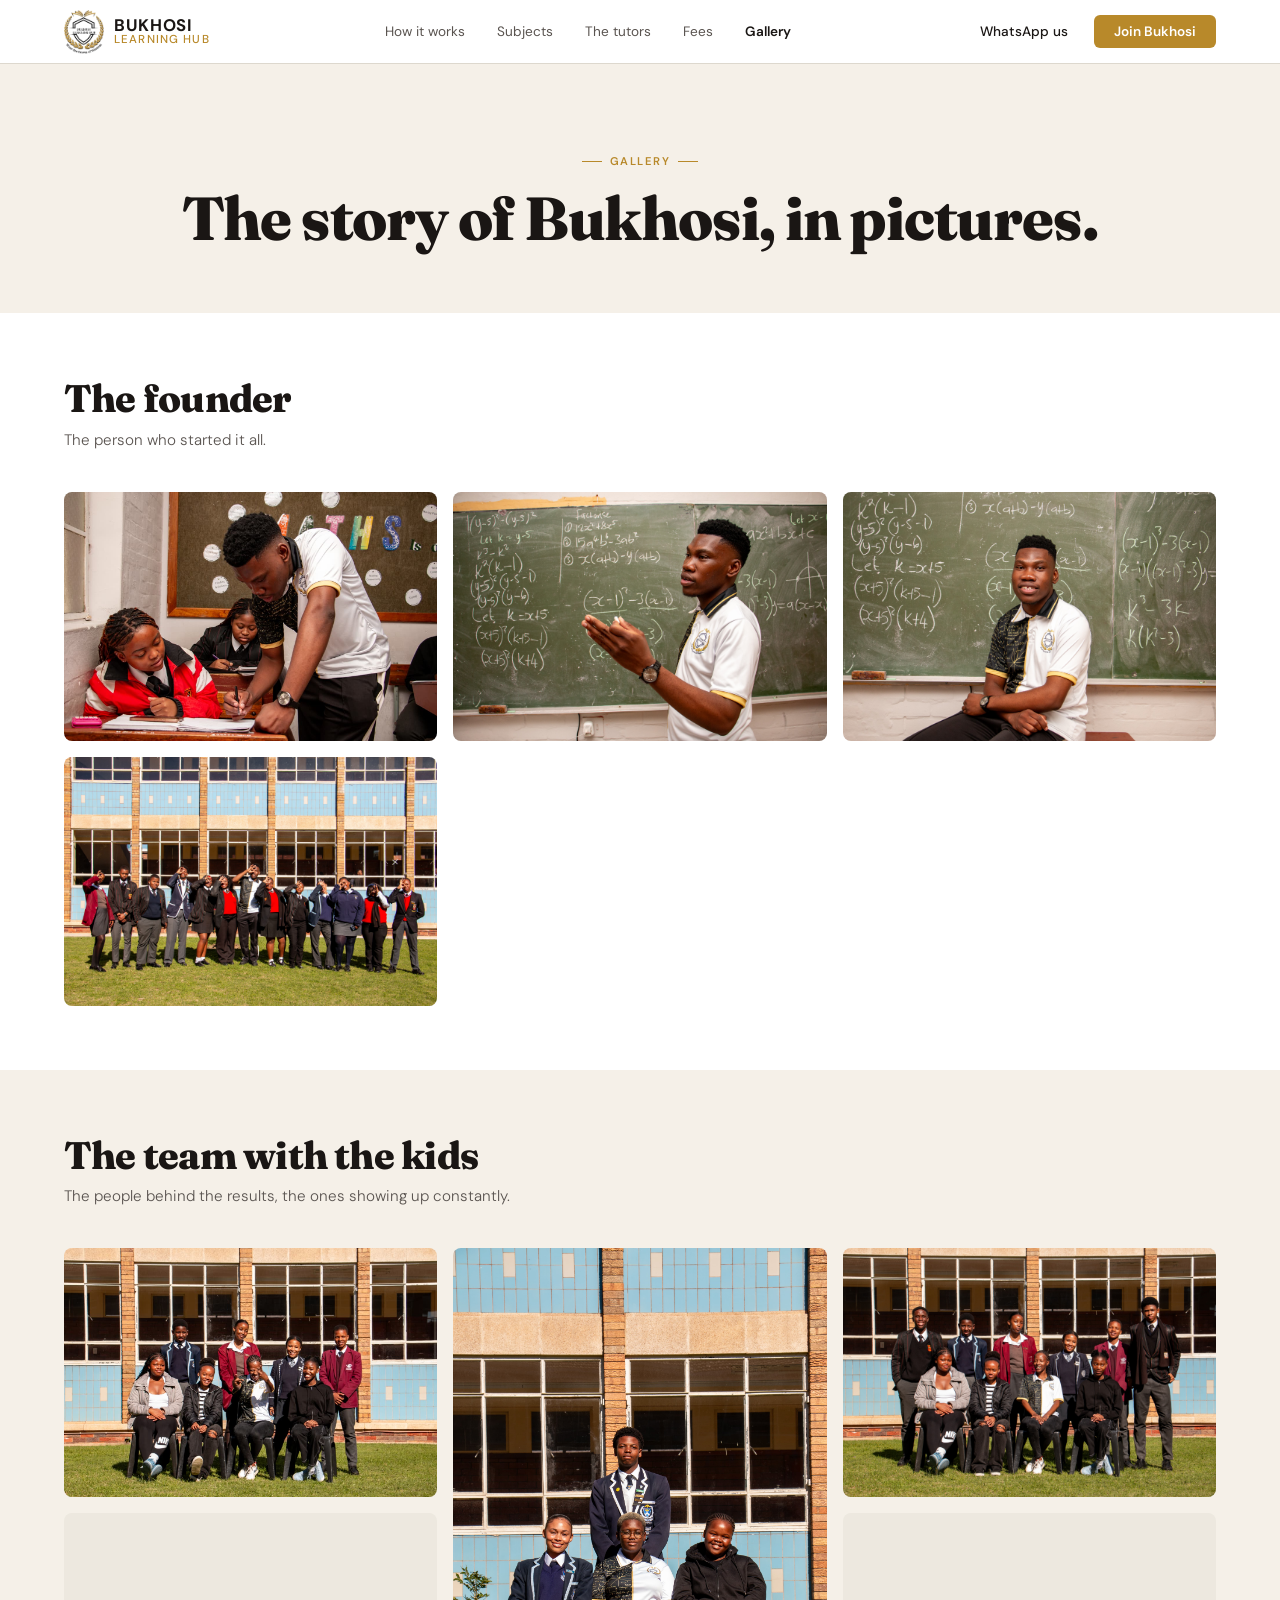
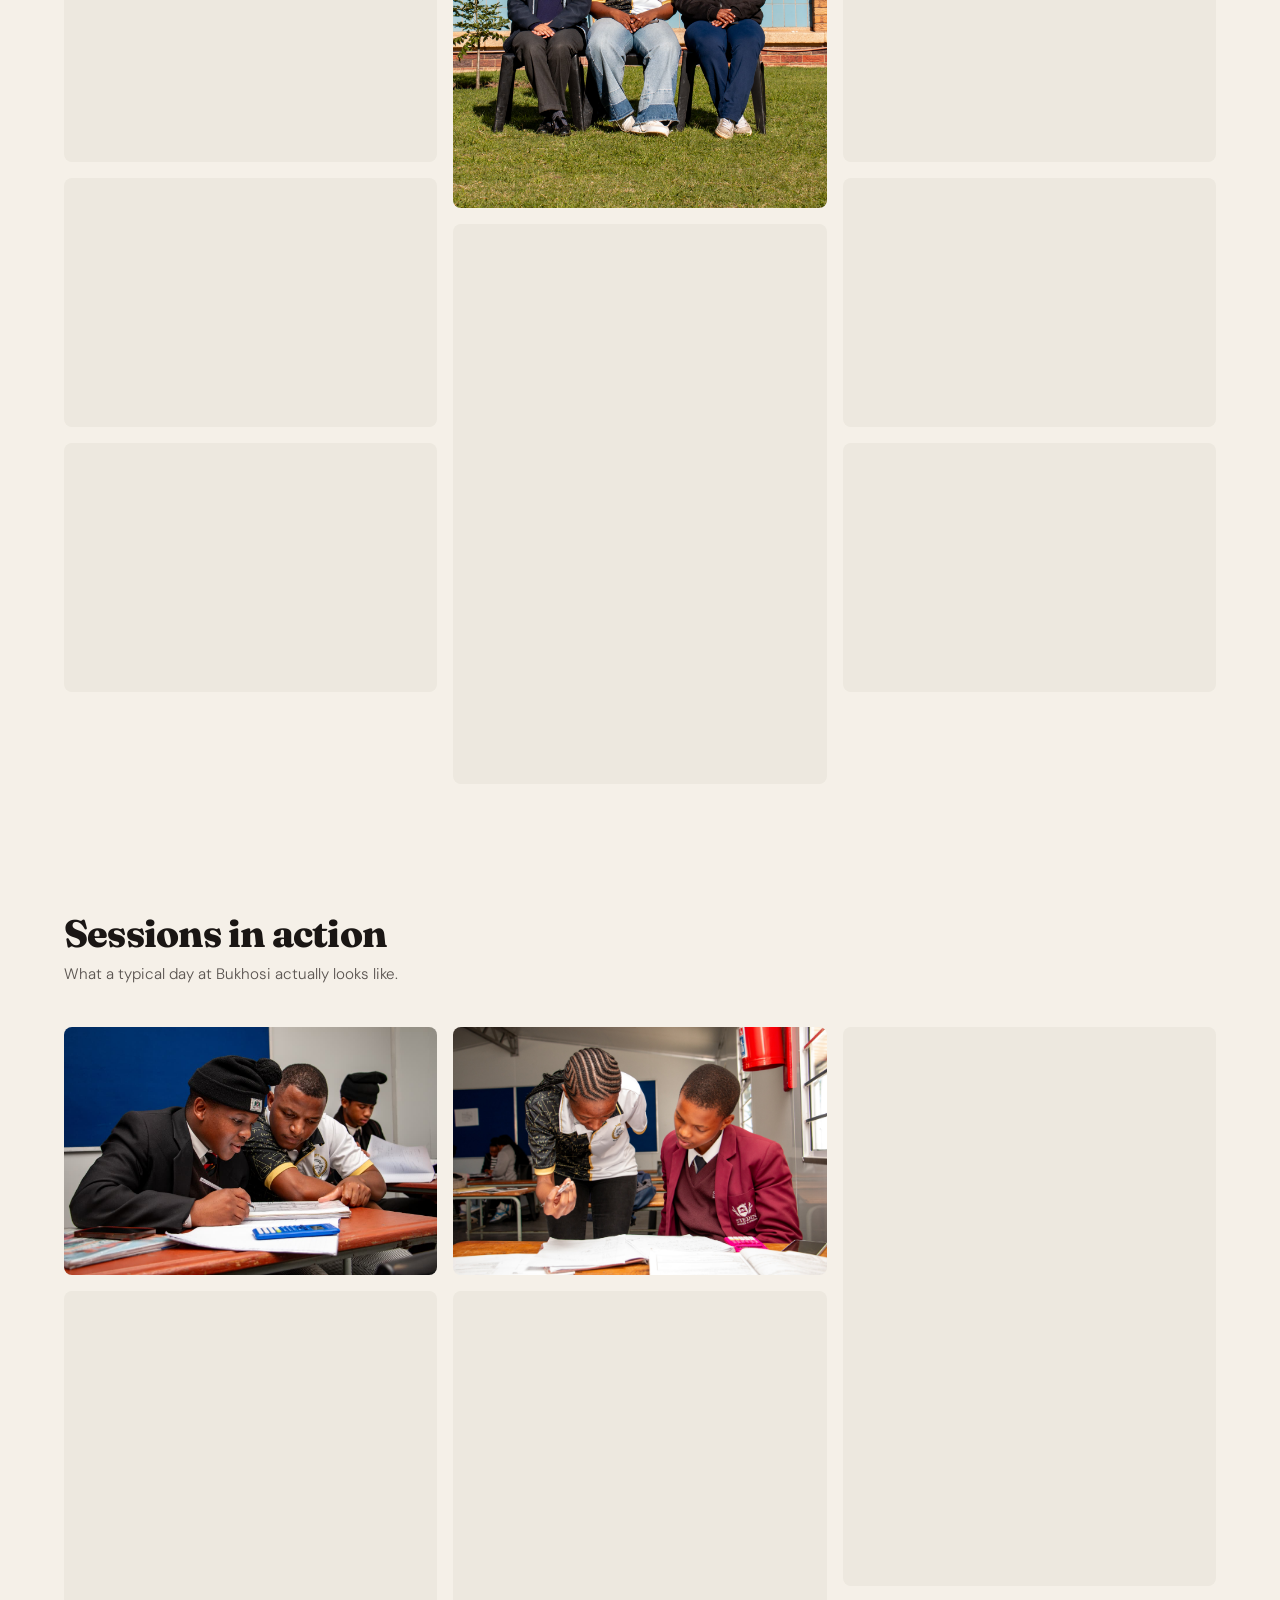
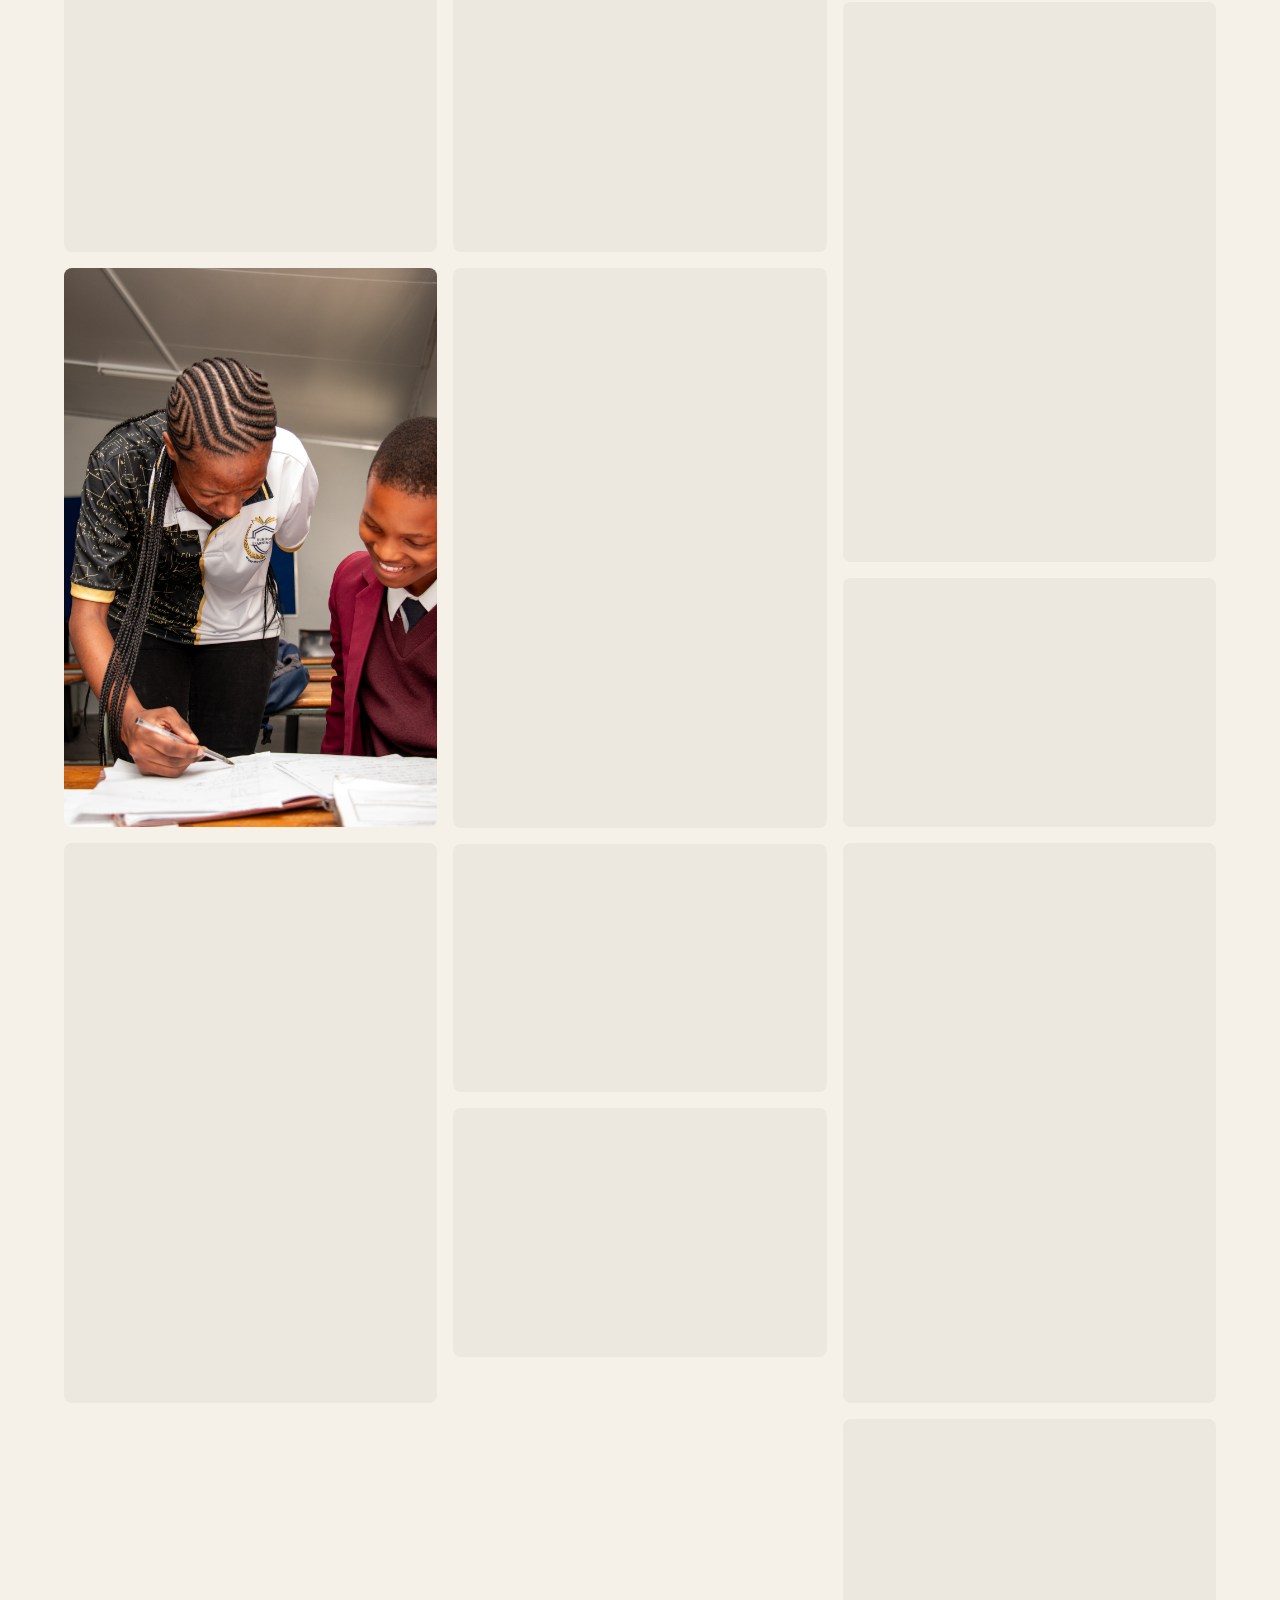
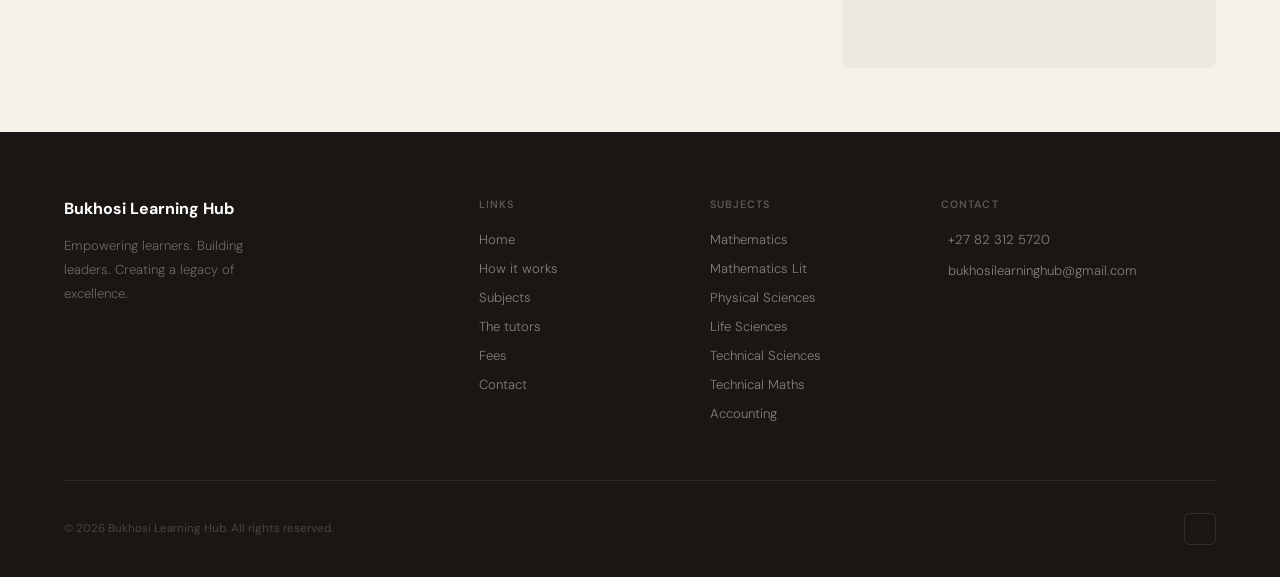
==== commit bcbebac2: "Fix punctuation in team description paragraph" ====
--- a/gallery.html
+++ b/gallery.html
@@ -107,7 +107,7 @@
   <div class="cat-head">
     <div class="cat-head-text">
       <h2>The team with the kids</h2>
-      <p>The people behind the results — the ones showing up constantly.</p>
+      <p>The people behind the results, the ones showing up constantly.</p>
     </div>
   </div>
   <div class="gallery-grid">
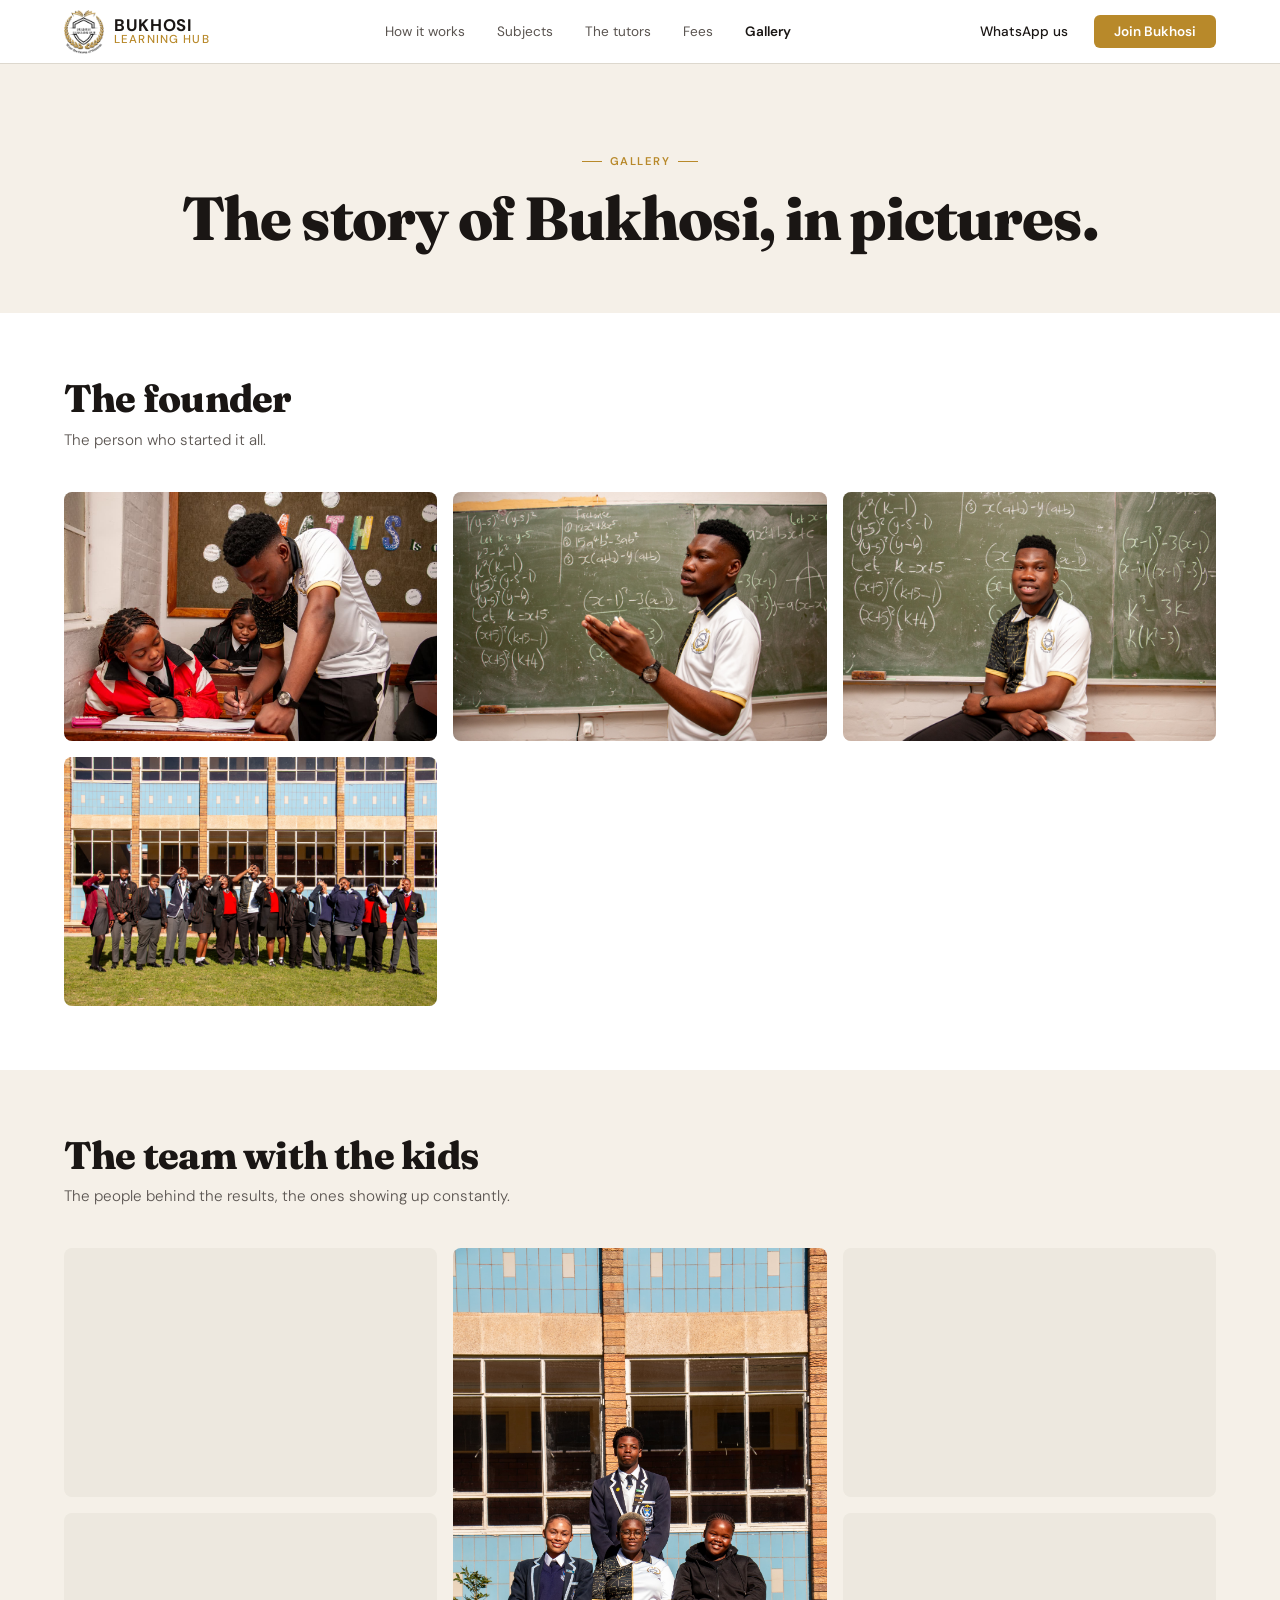
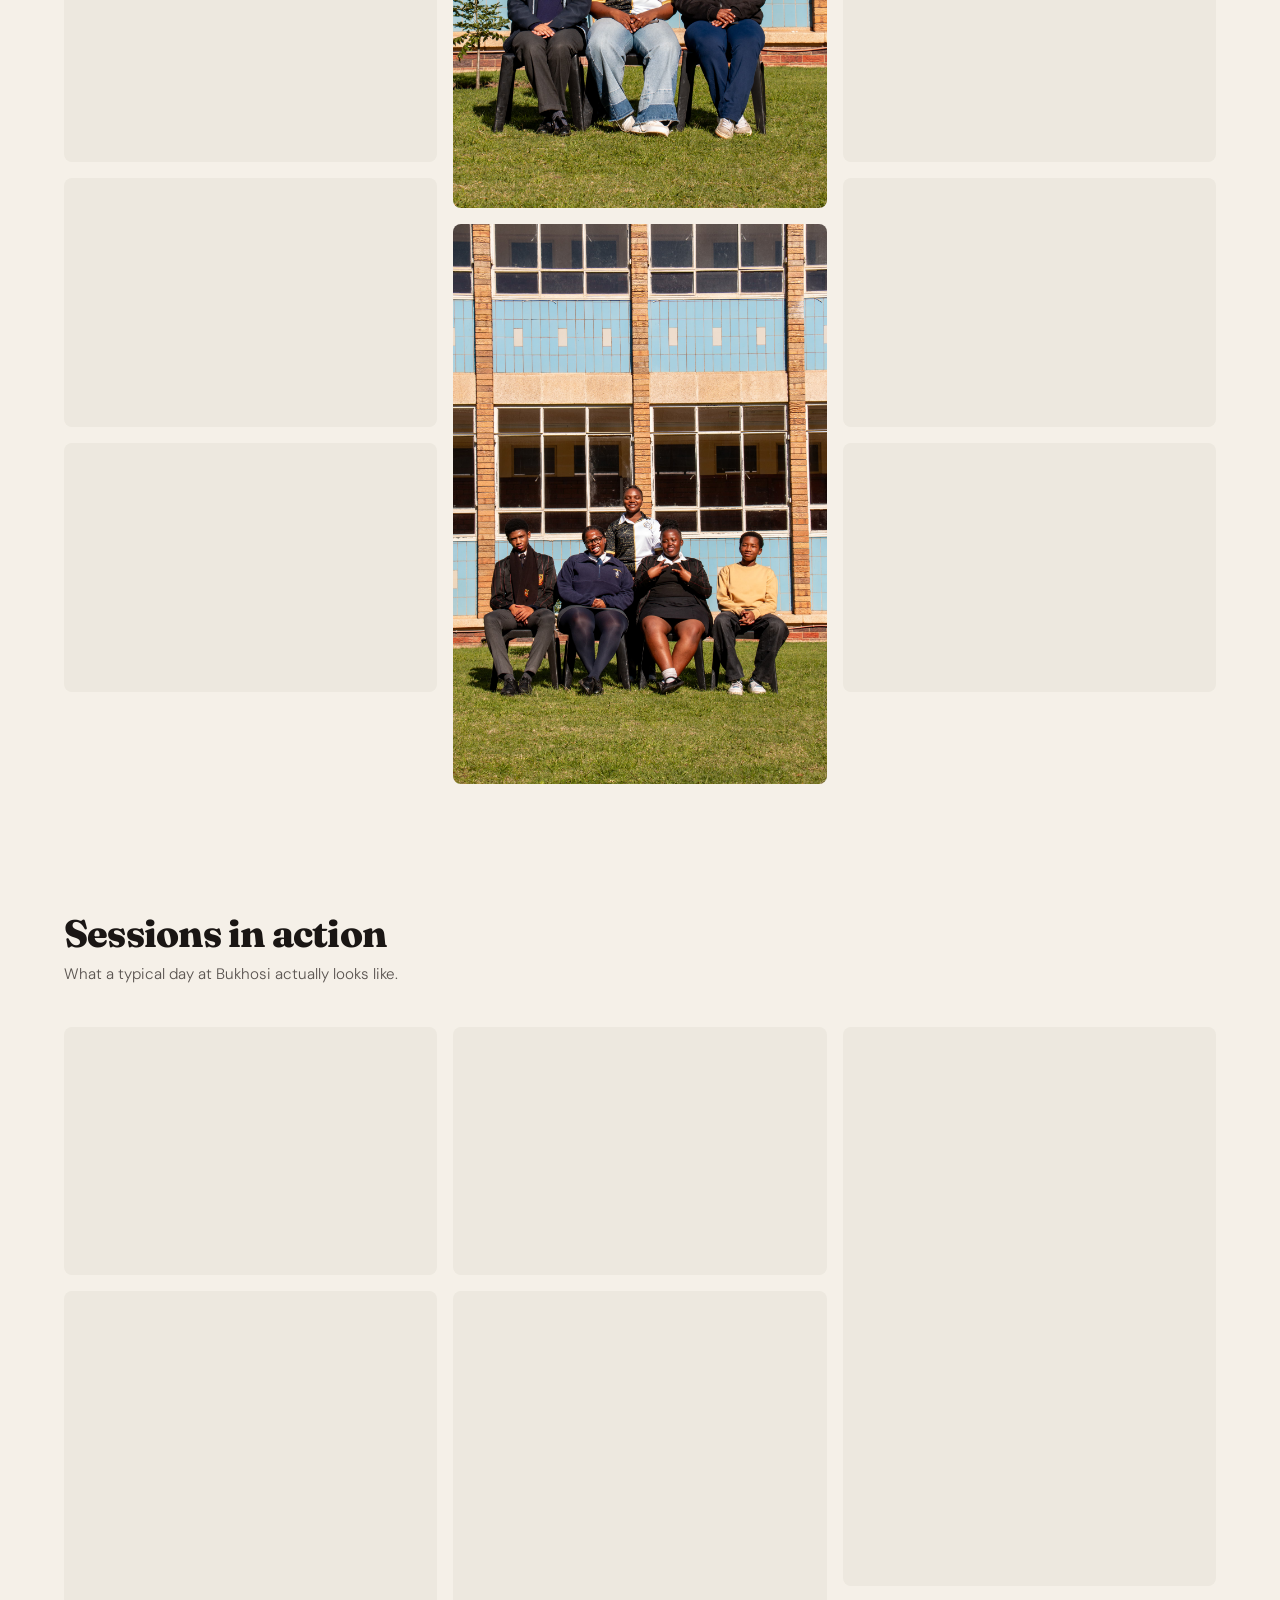
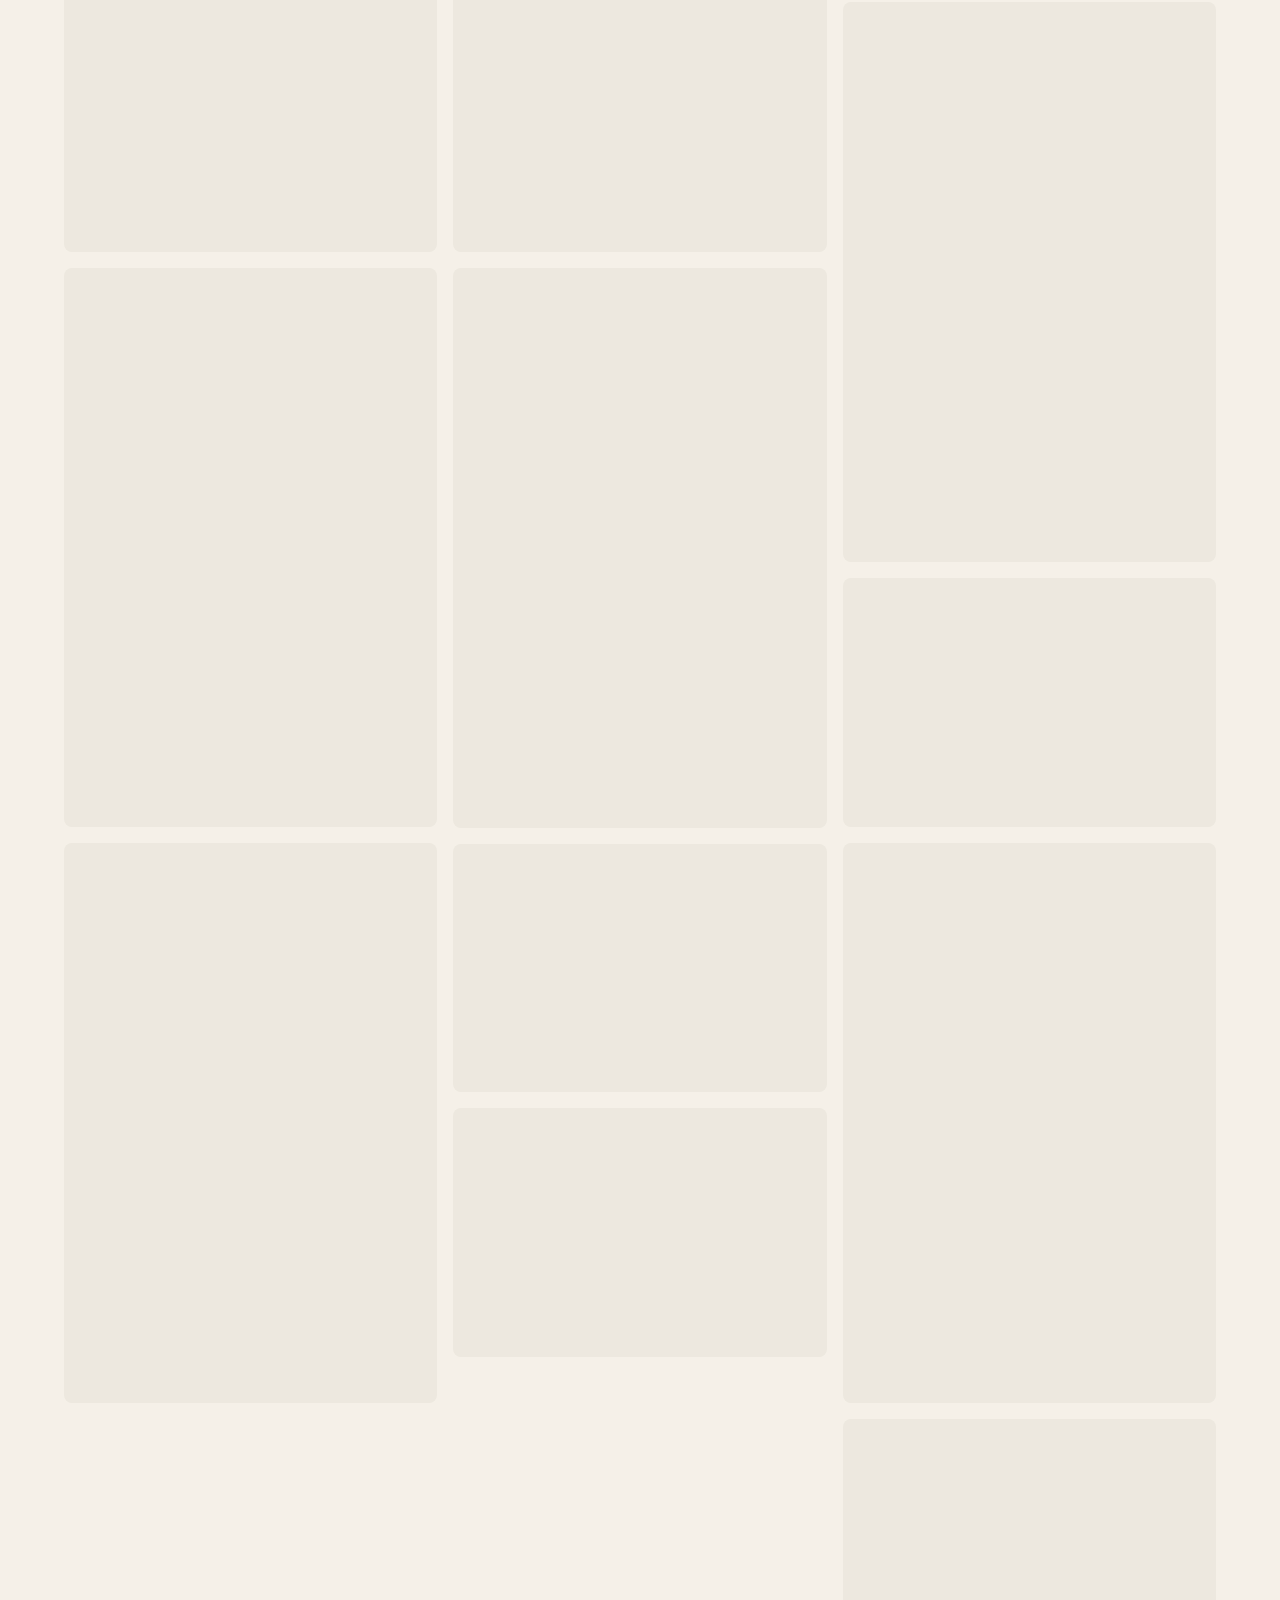
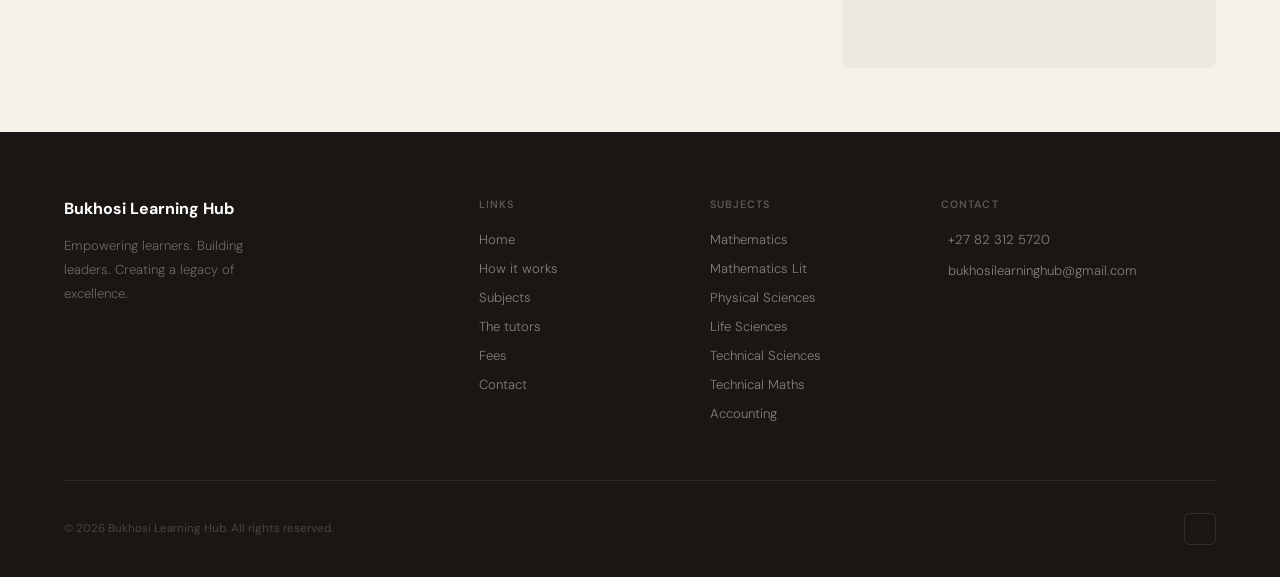
==== commit 6cf40868: "Update gallery.html" ====
--- a/gallery.html
+++ b/gallery.html
@@ -15,7 +15,7 @@
   <link rel="icon" type="image/png" href="assets/images/icons/icon.png">
 
   <!-- Open Graph Meta Tags for Social Sharing -->
-  <meta property="og:title" content="Gallery — Bukhosi Learning Hub" />
+  <meta property="og:title" content="Gallery, Bukhosi Learning Hub" />
   <meta property="og:description" content="The story of Bukhosi, in pictures." />
   <meta property="og:url" content="https://bukhosilearninghub.co.za/gallery" />
   <meta property="og:image" content="https://bukhosilearninghub.co.za/assets/images/gallery/25.jpg" />
